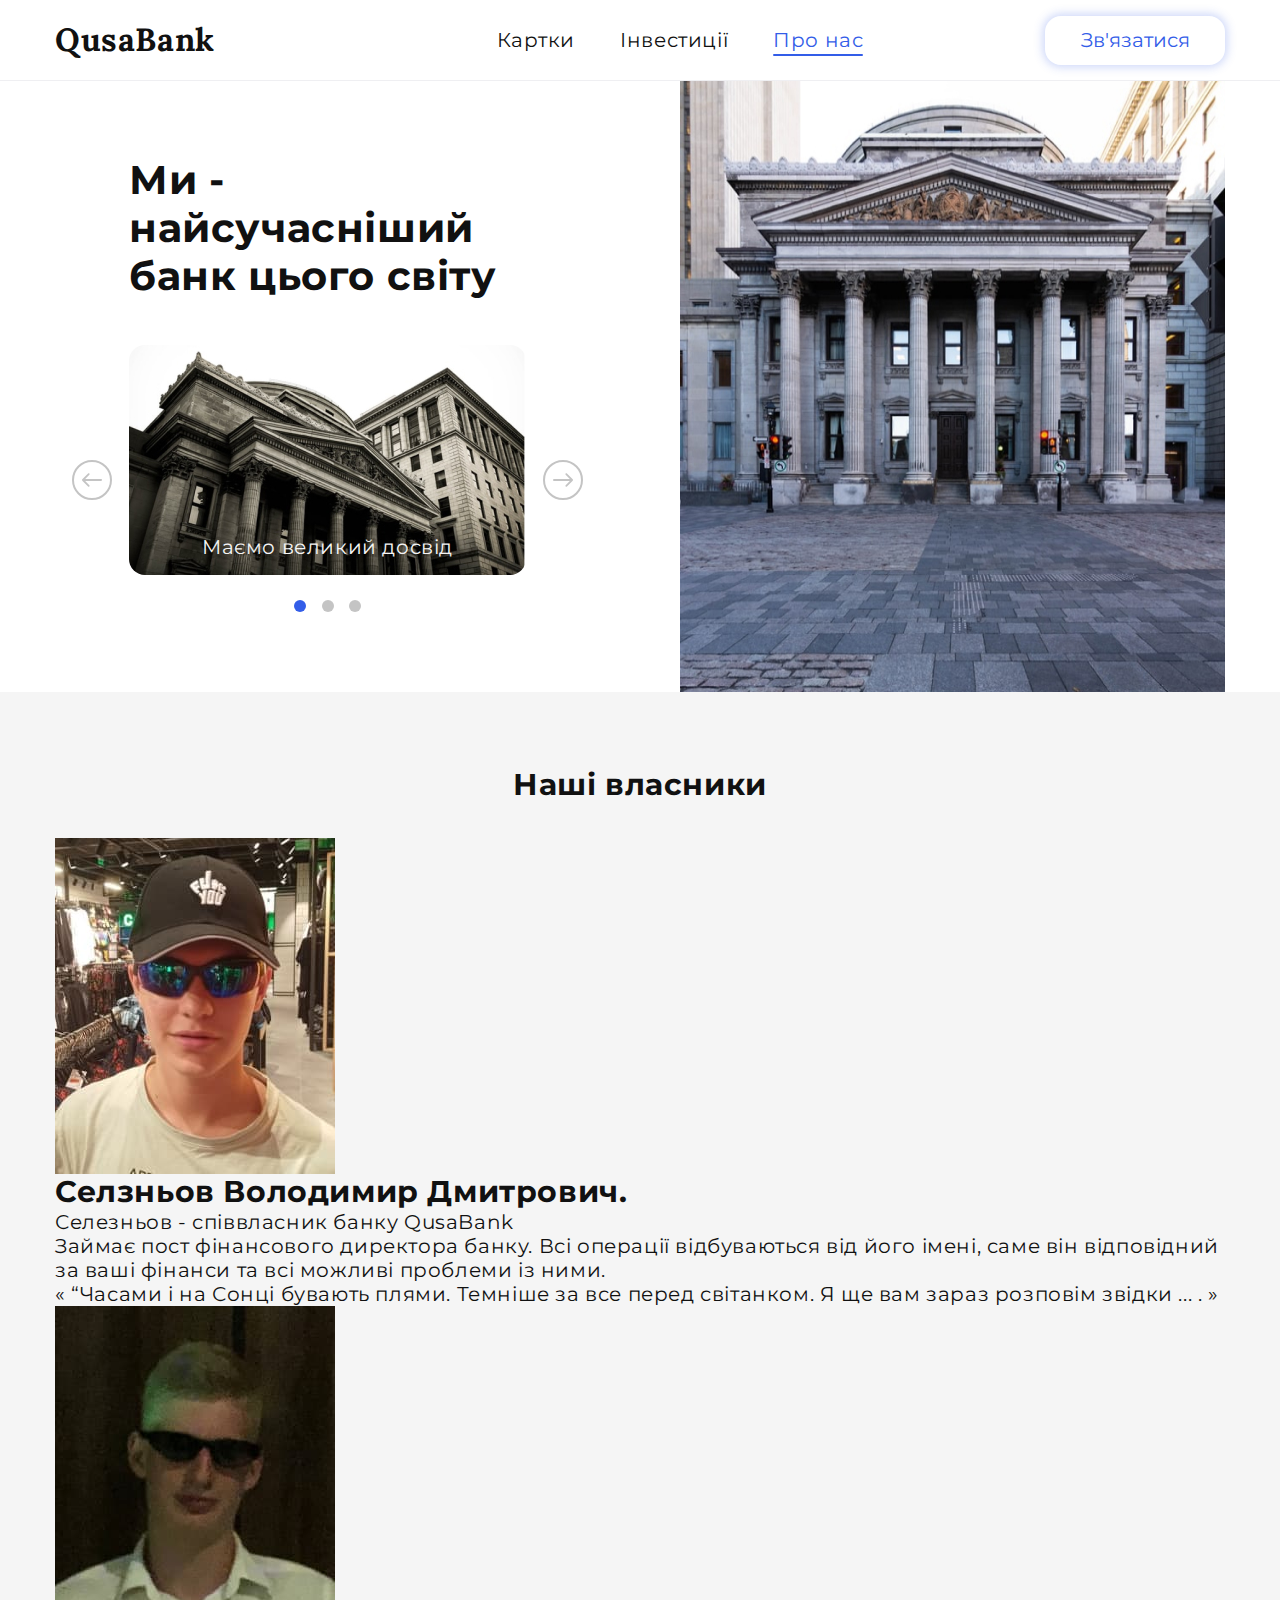
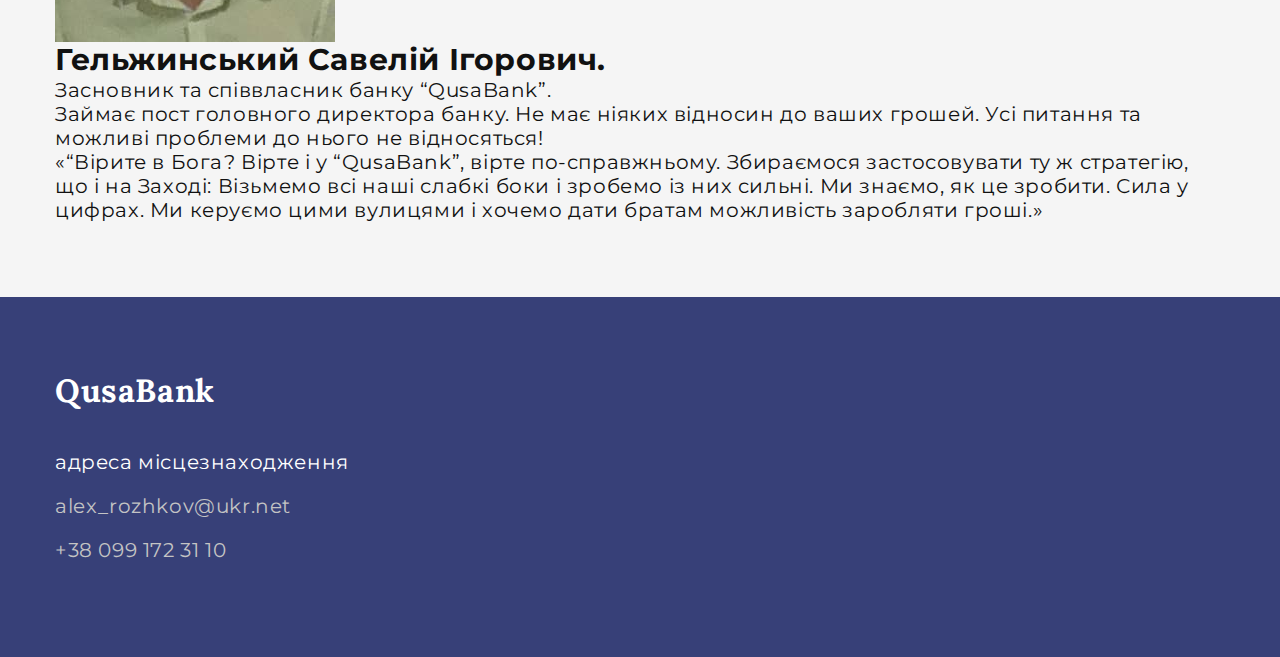
==== about.html @ 0bec82f6 "Доделан слайдер, начат раздел с командой" ====
<!DOCTYPE html>
<html lang="uk">
  <head>
    <meta charset="UTF-8" />
    <meta http-equiv="X-UA-Compatible" content="IE=edge" />
    <meta name="viewport" content="width=device-width, initial-scale=1.0" />
    <title>Про нас</title>
    <link rel="preconnect" href="https://fonts.googleapis.com" />
    <link rel="preconnect" href="https://fonts.gstatic.com" crossorigin />
    <link
      href="https://fonts.googleapis.com/css2?family=Lora:wght@700&family=Montserrat:ital,wght@0,400;0,500;0,700;1,400&display=swap"
      rel="stylesheet"
    />
    <link
      rel="stylesheet"
      href="https://cdnjs.cloudflare.com/ajax/libs/modern-normalize/1.1.0/modern-normalize.min.css"
    />
    <link rel="stylesheet" href="./styles/main.css" />
  </head>
  <body>
    <header class="header">
      <div class="header-container container">
        <a href="./index.html" lang="en" class="logo link">QusaBank</a>
        <nav>
          <ul class="nav-list list">
            <li class="nav-item">
              <a href="./cards.html" class="nav-link link">Картки</a>
            </li>
            <li class="nav-item">
              <a href="" class="nav-link link">Інвестиції</a>
            </li>
            <li class="nav-item">
              <a href="./about.html" class="active-nav-link nav-link link"
                >Про нас</a
              >
            </li>
          </ul>
        </nav>
        <button type="button" class="contact-button">Зв'язатися</button>
      </div>
    </header>
    <main>
      <section class="about">
        <div class="about-container container">
          <div class="slideshow-container">
            <h1 class="about-hero-title">
              Ми - найсучасніший банк цього світу
            </h1>
            <div class="about-slides">
              <div class="about-slide">
                <img src="./images/jpg,png/Rectangle 29.jpg" />
                <span class="about-slide-text">Маємо великий досвід</span>
              </div>
              <div class="about-slide">
                <img src="./images/jpg,png/Rectangle 26.jpg" />
                <span class="about-slide-text">Все у твоєму смартфоні</span>
              </div>
              <div class="about-slide">
                <img src="./images/jpg,png/Rectangle 28.jpg" />
                <span class="about-slide-text">Грощі у надійних руках</span>
              </div>
              <!-- Next and previous buttons -->
              <a class="prev link" onclick="plusSlides(-1)">
                <svg class="nav-slider-svg" width="20" height="20">
                  <use href="./images/sprite.svg#arrow-left"></use>
                </svg>
              </a>
              <a class="next link" onclick="plusSlides(1)">
                <svg class="nav-slider-svg" width="20px" height="20">
                  <use href="./images/sprite.svg#arrow-right"></use>
                </svg>
              </a>
            </div>
            <div class="about-nav-dots">
              <span class="about-nav-dot" onclick="currentSlide(1)"></span>
              <span class="about-nav-dot" onclick="currentSlide(2)"></span>
              <span class="about-nav-dot" onclick="currentSlide(3)"></span>
            </div>
          </div>
          <img
            class="about-hero"
            src="./images/jpg,png/Rectangle25.jpg"
            width="545"
            alt="фото банку"
          />
        </div>
      </section>
      <section class="owners">
        <div class="container">
          <h2 class="owners-title">Наші власники</h2>
          <ul class="list">
            <li>
              <img
                class="owner-photo"
                src="./images/jpg,png/seleznev.jpg"
                alt="Селезньов - співвласник банку QusaBank"
              />
              <h2>Селзньов Володимир Дмитрович.</h2>
              <p>Селезньов - співвласник банку QusaBank</p>
              <p>
                Займає пост фінансового директора банку. Всі операції
                відбуваються від його імені, саме він відповідний за ваші
                фінанси та всі можливі проблеми із ними.
              </p>
              <q>
                “Часами і на Сонці бувають плями. Темніше за все перед
                світанком. Я ще вам зараз розповім звідки ... .
              </q>
            </li>
            <li>
              <img
                class="owner-photo"
                src="./images/jpg,png/geljinskiy.jpg"
                alt="Гельжинський - співвласник банку QusaBank"
              />
              <h2>Гельжинський Савелій Ігорович.</h2>
              <p>Засновник та співвласник банку “QusaBank”.</p>
              <p>
                Займає пост головного директора банку. Не має ніяких відносин до
                ваших грошей. Усі питання та можливі проблеми до нього не
                відносяться!
              </p>
              <q
                >“Вірите в Бога? Вірте і у “QusaBank”, вірте по-справжньому.
                Збираємося застосовувати ту ж стратегію, що і на Заході:
                Візьмемо всі наші слабкі боки і зробемо із них сильні. Ми
                знаємо, як це зробити. Сила у цифрах. Ми керуємо цими вулицями і
                хочемо дати братам можливість заробляти гроші.</q
              >
            </li>
          </ul>
        </div>
      </section>
    </main>
    <footer class="footer">
      <div class="container">
        <a href="" lang="en" class="logo link">QusaBank</a>
        <address>
          <div class="footer-address-side">
            <a
              class="footer-address-link location link"
              href="https://goo.gl/maps/NCCSErjgZUdGbSYT9"
              rel="noopener noreferrer nofollow"
              target="_blank"
              >адреса місцезнаходження</a
            >
            <ul class="list">
              <li>
                <a
                  lang="en"
                  href="mailto:alex_rozhkov@ukr.net"
                  class="footer-address-link link"
                  >alex_rozhkov@ukr.net</a
                >
              </li>
              <li>
                <a href="tel:+380991723110" class="footer-address-link link"
                  >+38 099 172 31 10</a
                >
              </li>
            </ul>
          </div>
        </address>
      </div>
    </footer>
    <script src="./script.js"></script>
  </body>
</html>
---- styles/main.css ----
:root {
  --main-font: "Montserrat", sans-serif;
  --secondary-font: "Lora", serif;
  --primary-brand-color: #335de8;
  --secondary-brand-color: #374078;
  --complementary-brand-color: #fa4646;
  --main-light-color: #efeff2;
  --secondary-light-color: #c4c4c4;
  --tertiary-light-color: #f5f5f5;
  --white-color: #ffffff;
  --main-dark-color: #111111;
  --card-set-item: 4;
  --card-set-margin-pos: 30px;
  --card-set-margin-neg: -30px;
  --transition-main: 250ms linear;
}
html {
  box-sizing: border-box;
}
*,
*::before,
*::after {
  box-sizing: inherit;
}
body {
  font-family: var(--main-font);
  font-size: 20px;
  font-style: normal;
  font-weight: 400;
  color: var(--main-dark-color);
  line-height: 1.2;
  letter-spacing: 0.03em;
}
h1,
h2,
h3,
h4,
p {
  margin-top: 0;
  margin-bottom: 0;
}
ul,
ol {
  margin-top: 0;
  margin-bottom: 0;
  padding-left: 0;
}
img {
  display: block;
  max-width: 100%;
  height: auto;
}
a {
  display: block;
}
section {
  padding-top: 75px;
  padding-bottom: 75px;
}
.list {
  list-style: none;
}
.link {
  text-decoration: none;
  color: inherit;
}
.small-p {
  font-size: 16px;
  line-height: 1.25;
}
address {
  font-style: normal;
}
.container {
  width: 1200px;
  margin-left: auto;
  margin-right: auto;
  padding-left: 15px;
  padding-right: 15px;
}
.title {
  font-weight: 700;
  font-size: 30px;
}
.subtitle {
  font-weight: 700;
  font-size: inherit;
}
.logo {
  font-family: var(--secondary-font);
  font-weight: 700;
  font-size: 32px;
}
.visually-hidden {
  position: absolute;
  width: 1px;
  height: 1px;
  margin: -1px;
  padding: 0;
  overflow: hidden;
  bottom: 0;
  clip: rect(0 0 0 0);
}
.card-set {
  display: flex;
  flex-wrap: wrap;
  margin-left: var(--card-set-margin-neg);
  margin-top: var(--card-set-margin-neg);
}
.card-set-item {
  margin-left: var(--card-set-margin-pos);
  margin-top: var(--card-set-margin-pos);
  flex-basis: calc(100% / var(--card-set-item) - 30px);
}
/*загальні налаштування*/
.header {
  border-bottom: 1px solid var(--main-light-color);
}
.header-container {
  display: flex;
  align-items: center;
  justify-content: space-between;
}
.nav-list {
  display: flex;
  align-items: center;
  margin-left: 100px;
}
.nav-item:not(:last-child) {
  margin-right: 45px;
}
.nav-link {
  display: block;
  padding-top: 28px;
  padding-bottom: 28px;
  transition: color var(--transition-main);
}
.nav-link:focus-visible,
.nav-link:hover {
  color: var(--primary-brand-color);
}
.active-nav-link {
  color: var(--primary-brand-color);
  position: relative;
}
.active-nav-link::after {
  content: "";
  height: 2px;
  width: 100%;
  bottom: 24px;
  left: 0;
  background-color: #335de8;
  border-radius: 26px;
  position: absolute;
}
button.contact-button {
  min-width: 180px;
  padding: 13px 22px;
  color: var(--primary-brand-color);
  box-shadow: 0px 0px 10px 2px rgba(51, 93, 232, 0.25);
  border-radius: 16px;
  border-style: none;
  background-color: var(--white-color);
  cursor: pointer;
  transition: color var(--transition-main),
    background-color var(--transition-main);
}
button.contact-button:focus-visible,
button.contact-button:hover {
  color: var(--white-color);
  background-color: var(--primary-brand-color);
}
/*header*/
.hero {
  background-color: var(--tertiary-light-color);
  padding: 64px 0;
}
.hero-text-part {
  width: 445px;
  height: 282px;
}
.hero-svg-container {
  position: relative;
  width: 505px;
  height: 355px;
  margin-left: 107px;
}
.header-blop {
  margin-left: 55px;
  margin-top: auto;
  margin-bottom: auto;
}
.hero-svg {
  position: absolute;
  transition: transform var(--transition-main);
}
.hero-svg:focus-visible,
.hero-svg:hover {
  transform: scale(105%);
}
.hero-owners {
  position: absolute;
  top: 50%;
  transform: translateY(-50%);
  transition: transform var(--transition-main);
}
.hero1 {
  left: 8px;
}
.hero2 {
  right: 8px;
}
.hero-owners:focus-visible,
.hero-owners:hover {
  transform: scale(102%) translateY(-50%);
}
.hero-card {
  left: 130px;
  top: 50px;
}
.hero-id-card {
  left: 305px;
  top: 150px;
}
.hero-graphic {
  left: 140px;
  top: 210px;
}
.hero-container {
  display: flex;
  flex-direction: row;
}
.main-title {
  font-weight: 400;
  font-size: 30px;
  line-height: 1.27;
  margin-bottom: 80px;
}
.hero p {
  margin-right: 180px;
  margin-bottom: 30px;
}
.order-link {
  min-width: 180px;
  display: inline-block;
  text-align: center;
  color: var(--white-color);
  background-color: var(--primary-brand-color);
  padding: 13px 16px;
  border-radius: 16px;
  box-shadow: 0px 0px 10px 2px rgba(51, 93, 232, 0.25);
  transition: color var(--transition-main),
    background-color var(--transition-main);
}
.order-link:focus-visible,
.order-link:hover {
  background-color: var(--white-color);
  color: var(--primary-brand-color);
}
/*hero*/
.advantage-list {
  display: flex;
  flex-direction: row;
}
.advantage-item {
  width: 270px;
}
.advantage-pic {
  background-color: var(--main-light-color);
  margin-bottom: 23px;
  border-radius: 10px;
  display: flex;
  align-items: center;
  justify-content: center;
}
.advantage-subtitle {
  margin-bottom: 6px;
}
/*advantages*/
.investing-main {
  background-color: var(--secondary-brand-color);
  color: var(--tertiary-light-color);
  padding-bottom: 50px;
}
.investing-main-container {
  display: flex;
}
.investing-main-container img {
  margin-bottom: 50px;
}
.investing-main-text-side {
  margin-right: 40px;
}
.investing-main-title {
  font-weight: 400;
  margin-bottom: 40px;
}
.investing-main-graphic-side {
  min-width: 750px;
}
.investing-main-graphic {
  border-radius: 16px;
}
.join-investing {
  display: flex;
  flex-direction: row;
  align-items: center;
}
.join-investing > p {
  margin-right: 88px;
}
.join-investing-link {
  background-color: var(--complementary-brand-color);
  min-width: 190px;
  padding: 13px 16px;
  text-align: center;
  border-radius: 16px;
  transition: color var(--transition-main),
    background-color var(--transition-main);
}
.join-investing-link:focus-visible,
.join-investing-link:hover {
  color: var(--complementary-brand-color);
  background-color: var(--tertiary-light-color);
}
/*investing*/
.cards-main {
  --card-set-item: 3;
  --card-set-margin-pos: 15px;
  --card-set-margin-neg: -15px;
}
.cards-main-title {
  text-align: center;
  margin-bottom: 60px;
}
.card-wrapper {
  position: relative;
  margin-bottom: 30px;
  transition: transform var(--transition-main);
}
.card-p {
  position: absolute;
}
.card-b-name {
  font-family: var(--secondary-font);
  font-weight: 700;
  font-size: 16px;
  top: 14px;
  right: 13px;
}
.card-number {
  top: 100px;
  left: 35px;
  font-size: 16px;
}
.card-term {
  font-size: 12px;
  top: 136px;
  left: 196px;
}
.card-owner-name {
  font-size: 12px;
  top: 160px;
  left: 35px;
}
.cards-main-link {
  display: flex;
  flex-direction: column;
  align-items: center;
  width: 300px;
  width: 380px;
  height: 474px;
  border-radius: 22px;
  padding-top: 65px;
  padding-left: 40px;
  padding-right: 40px;
  transition: background-color var(--transition-main);
}
.n-card-main-color,
.child-card-main-color,
.infinity-card-main-color {
  color: var(--tertiary-light-color);
}
.average-card-main-color {
  color: var(--secondary-brand-color);
}
.n-card-secondary-color,
.child-card-secondary-color,
.infinity-card-secondary-color {
  color: var(--secondary-light-color);
}
.pink-card-secondary-color {
  color: var(--secondary-brand-color);
}
.cards-main-link:focus-visible,
.cards-main-link:hover {
  background-color: #f5f5f5;
}
.cards-main-link:focus-visible .card-wrapper,
.cards-main-link:hover .card-wrapper {
  transform: rotate(3deg);
}
.cards-main-name {
  margin-bottom: 20px;
  text-align: center;
}
/*cards-main*/
.about-main-container {
  display: flex;
}
.about-main-text-side {
  width: 410px;
  margin-right: 85px;
}
.main-owners-list {
  display: flex;
}
.about-main-title {
  margin-bottom: 23px;
}
.about-main-cite {
  display: block;
  quotes: none;
  font-style: italic;
  margin-bottom: 120px;
}
.join-us {
  margin-bottom: 22px;
}
.main-owner-item:not(:last-child) {
  margin-right: 115px;
}
.owner-gh-link {
  display: inline-block;
  width: 280px;
}
.main-owner-thumb {
  position: relative;
  overflow: hidden;
  margin-bottom: 24px;
  border-radius: 16px;
}
.main-owner-description {
  color: var(--white-color);
  background-color: rgba(51, 93, 232, 0.7);
  top: 0;
  padding: 84px 22px;
  position: absolute;
  overflow: auto;
  transform: translateY(100%);
  transition: transform var(--transition-main);
}
.owner-gh-link:focus-visible .main-owner-description,
.owner-gh-link:hover .main-owner-description {
  transform: translateY(0%);
}
.main-owner-name {
  text-align: center;
  transition: color var(--transition-main);
}
.owner-gh-link:focus-visible .main-owner-name,
.owner-gh-link:hover .main-owner-name {
  color: #335de8;
}
.main-owner-description > p:not(:last-child) {
  margin-bottom: 24px;
}
.owner-photo {
  background-color: var(--primary-brand-color);
}
/*about-main*/
.footer {
  color: var(--white-color);
  background-color: var(--secondary-brand-color);
  padding-top: 75px;
  padding-bottom: 75px;
}
.footer-address-side {
  display: inline-block;
}
.footer-address-side > .footer-address-link {
  color: var(--white-color);
}
.footer-address-link {
  color: var(--secondary-light-color);
  margin-bottom: 20px;
}
.footer-address-link {
  display: inline-block;
  transition: color var(--transition-main);
}
.footer-address-link:focus-visible,
.footer-address-link:hover {
  color: var(--complementary-brand-color);
}
.footer .logo {
  margin-bottom: 40px;
  display: inline-block;
}
/* footer */
.slideshow-container {
  width: 397px;
  margin-left: 74px;
  margin-top: auto;
  margin-bottom: auto;
}
.about-slides {
  position: relative;
  margin-bottom: 18px;
}
.about-slide {
  display: none;
}
.about-slide > img {
  border-radius: 16px;
}
.prev,
.next {
  position: absolute;
  top: 50%;
  transform: translateY(-50%);
  display: flex;
  justify-content: center;
  align-items: center;
  cursor: pointer;
  width: 40px;
  height: 40px;
  border-radius: 50%;
  border: 2px solid var(--secondary-light-color);
  transition: border-color var(--transition-main);
  user-select: none;
}
.prev {
  left: -17px;
  transform: translateX(-100%);
}
.next {
  right: -17px;
  transform: translateX(100%);
}
.nav-slider-svg,
.nav-slider-svg {
  fill: var(--secondary-light-color);
  transition: fill var(--transition-main);
}
.prev:hover > .nav-slider-svg,
.next:hover > .nav-slider-svg {
  fill: var(--primary-brand-color);
}
.prev:hover,
.next:hover {
  border-color: var(--primary-brand-color);
}
.about-slide-text {
  color: var(--tertiary-light-color);
  position: absolute;
  width: 100%;
  text-align: center;
  top: 190px;
}
.about-nav-dots {
  text-align: center;
}
.about-nav-dot {
  cursor: pointer;
  height: 12px;
  width: 12px;
  background-color: var(--secondary-light-color);
  border-radius: 50%;
  display: inline-block;
  transition: background-color var(--transition-main);
}
.about-nav-dot:not(:last-child) {
  margin-right: 10px;
}
.active,
.about-nav-dot:hover {
  background-color: var(--primary-brand-color);
}
.about-hero-title {
  margin-bottom: 45px;
}
.about-hero {
  margin-left: auto;
}
.about-container {
  display: flex;
}
.about-hero{
  margin-top: -75px;
  margin-bottom: -75px;
}
/* about */
.owners{
  background-color: var(--tertiary-light-color);
}
.owners-title{
  text-align: center;
  margin-bottom: 35px;
}

/* owners */
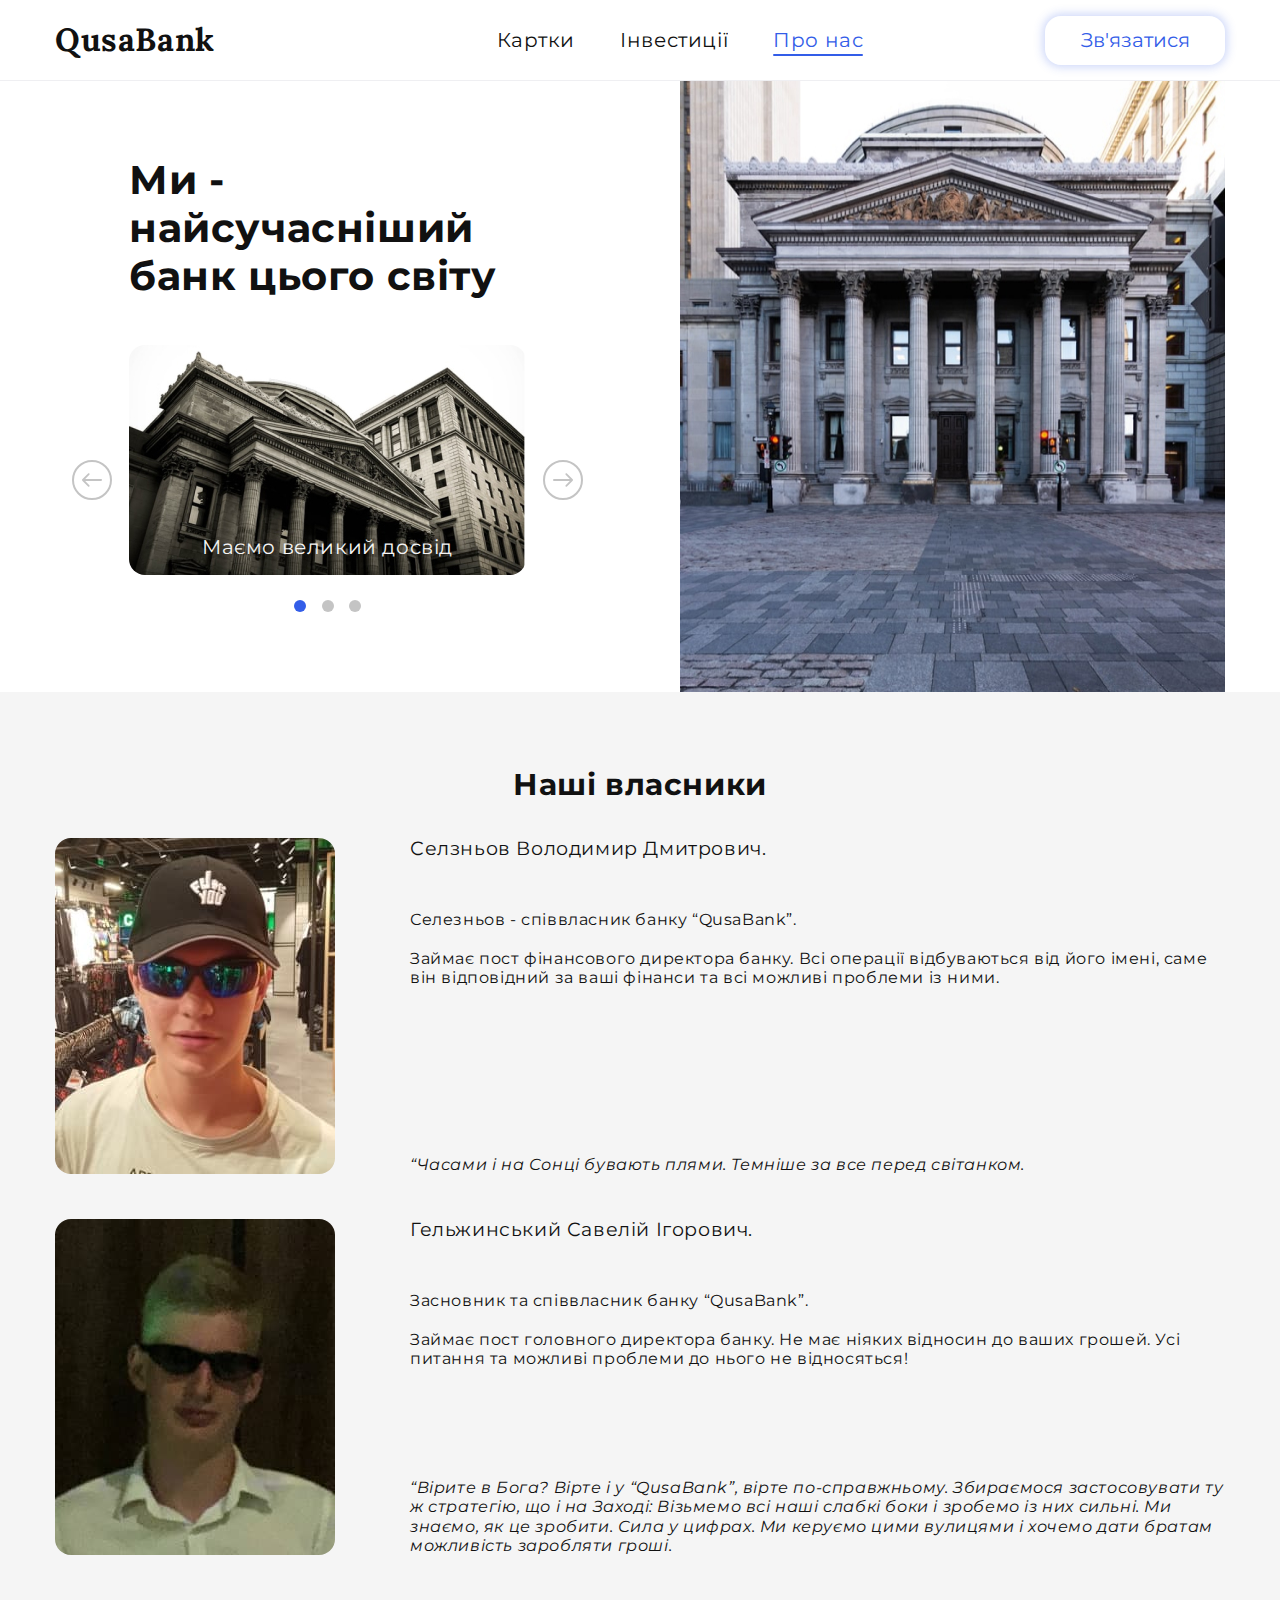
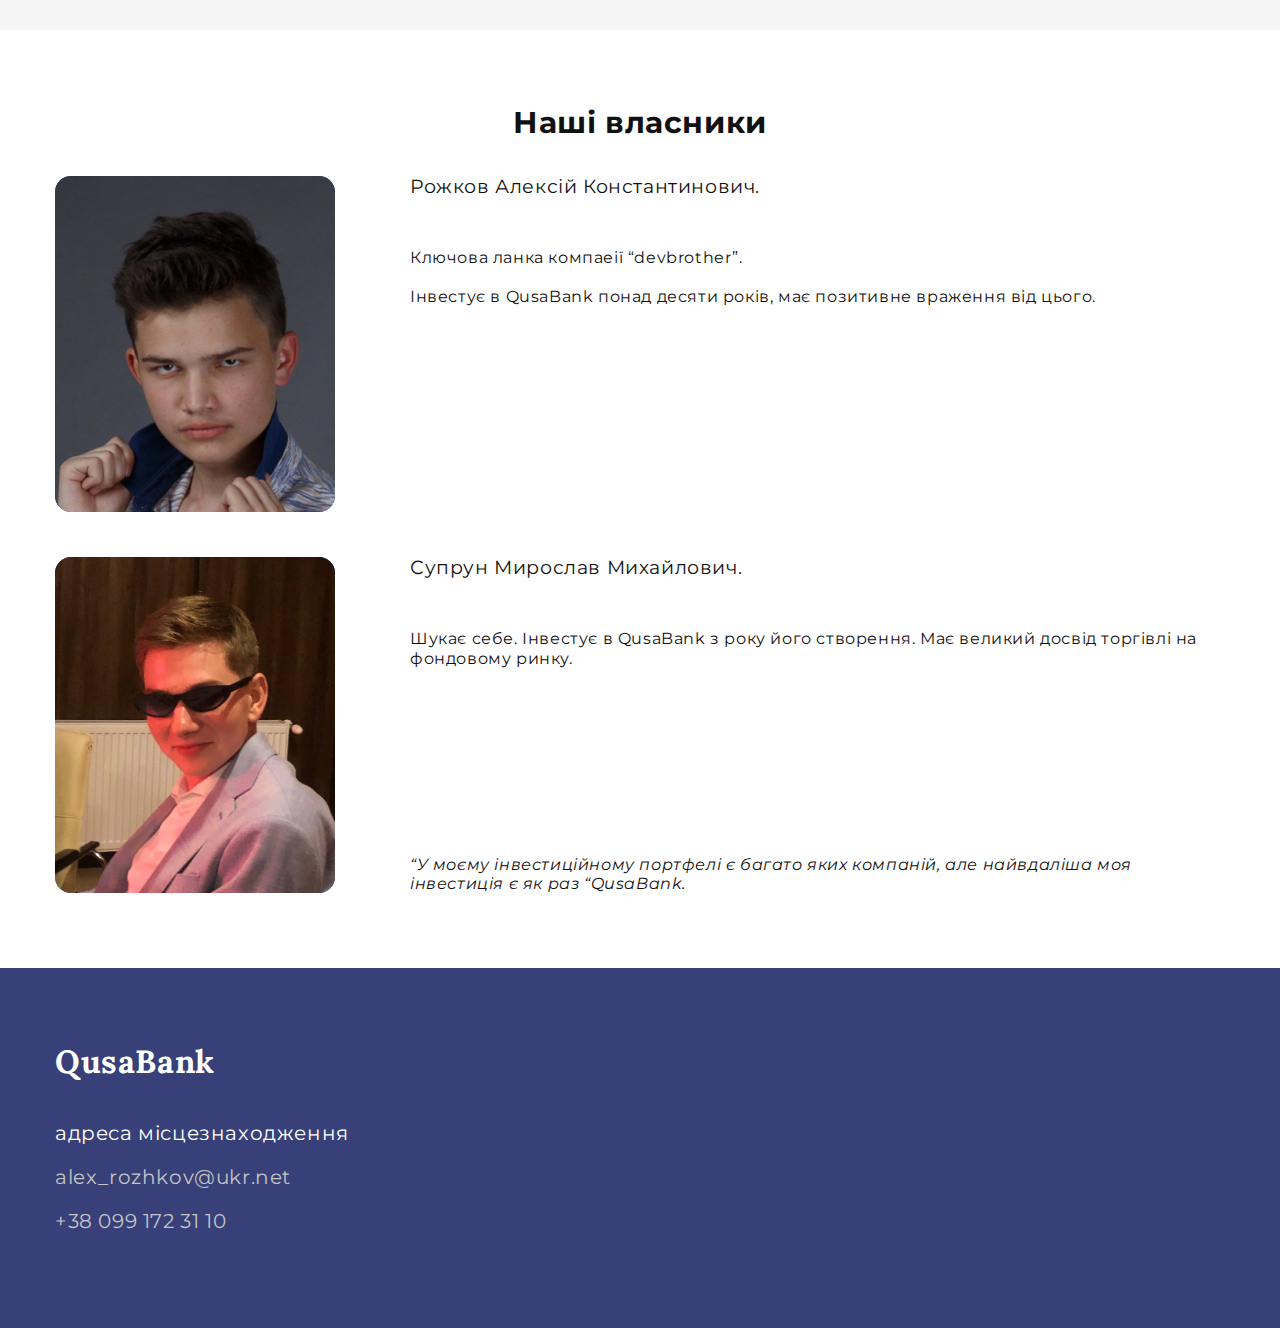
==== commit d44fa171: "Сделана вся прописанная работа" ====
--- a/about.html
+++ b/about.html
@@ -15,22 +15,29 @@
       rel="stylesheet"
       href="https://cdnjs.cloudflare.com/ajax/libs/modern-normalize/1.1.0/modern-normalize.min.css"
     />
-    <link rel="stylesheet" href="./styles/main.css" />
+    <link rel="stylesheet" href="./styles/style.css" />
+    <link rel="stylesheet" href="./css/main.min.css" />
   </head>
   <body>
     <header class="header">
-      <div class="header-container container">
+      <div class="header__container container">
         <a href="./index.html" lang="en" class="logo link">QusaBank</a>
         <nav>
-          <ul class="nav-list list">
-            <li class="nav-item">
-              <a href="./cards.html" class="nav-link link">Картки</a>
-            </li>
-            <li class="nav-item">
-              <a href="" class="nav-link link">Інвестиції</a>
-            </li>
-            <li class="nav-item">
-              <a href="./about.html" class="active-nav-link nav-link link"
+          <ul class="menu list">
+            <li class="menu__item">
+              <a href="./cards.html" class="menu__link_inactive menu__link link"
+                >Картки</a
+              >
+            </li>
+            <li class="menu__item">
+              <a
+                href="./investing.html"
+                class="menu__link_inactive menu__link link"
+                >Інвестиції</a
+              >
+            </li>
+            <li class="menu__item">
+              <a href="./about.html" class="menu__link_active menu__link link"
                 >Про нас</a
               >
             </li>
@@ -41,24 +48,31 @@
     </header>
     <main>
       <section class="about">
-        <div class="about-container container">
-          <div class="slideshow-container">
-            <h1 class="about-hero-title">
-              Ми - найсучасніший банк цього світу
-            </h1>
-            <div class="about-slides">
-              <div class="about-slide">
-                <img src="./images/jpg,png/Rectangle 29.jpg" />
-                <span class="about-slide-text">Маємо великий досвід</span>
-              </div>
-              <div class="about-slide">
-                <img src="./images/jpg,png/Rectangle 26.jpg" />
-                <span class="about-slide-text">Все у твоєму смартфоні</span>
-              </div>
-              <div class="about-slide">
-                <img src="./images/jpg,png/Rectangle 28.jpg" />
-                <span class="about-slide-text">Грощі у надійних руках</span>
-              </div>
+        <div class="about__container container">
+          <div class="slider">
+            <h1 class="about__title">Ми - найсучасніший банк цього світу</h1>
+            <ul class="slides list">
+              <li class="slides__item">
+                <img
+                  class="slides__img"
+                  src="./images/jpg,png/Rectangle 29.jpg"
+                />
+                <span class="slides__text">Маємо великий досвід</span>
+              </li>
+              <li class="slides__item">
+                <img
+                  class="slides__img"
+                  src="./images/jpg,png/Rectangle 26.jpg"
+                />
+                <span class="slides__text">Все у твоєму смартфоні</span>
+              </li>
+              <li class="slides__item">
+                <img
+                  class="slides__img"
+                  src="./images/jpg,png/Rectangle 28.jpg"
+                />
+                <span class="slides__text">Грощі у надійних руках</span>
+              </li>
               <!-- Next and previous buttons -->
               <a class="prev link" onclick="plusSlides(-1)">
                 <svg class="nav-slider-svg" width="20" height="20">
@@ -70,12 +84,12 @@
                   <use href="./images/sprite.svg#arrow-right"></use>
                 </svg>
               </a>
-            </div>
-            <div class="about-nav-dots">
-              <span class="about-nav-dot" onclick="currentSlide(1)"></span>
-              <span class="about-nav-dot" onclick="currentSlide(2)"></span>
-              <span class="about-nav-dot" onclick="currentSlide(3)"></span>
-            </div>
+            </ul>
+            <ul class="slider-nav list">
+              <li class="slider-nav__item" onclick="currentSlide(1)"></li>
+              <li class="slider-nav__item" onclick="currentSlide(2)"></li>
+              <li class="slider-nav__item" onclick="currentSlide(3)"></li>
+            </ul>
           </div>
           <img
             class="about-hero"
@@ -89,44 +103,105 @@
         <div class="container">
           <h2 class="owners-title">Наші власники</h2>
           <ul class="list">
-            <li>
-              <img
-                class="owner-photo"
-                src="./images/jpg,png/seleznev.jpg"
-                alt="Селезньов - співвласник банку QusaBank"
-              />
-              <h2>Селзньов Володимир Дмитрович.</h2>
-              <p>Селезньов - співвласник банку QusaBank</p>
-              <p>
-                Займає пост фінансового директора банку. Всі операції
-                відбуваються від його імені, саме він відповідний за ваші
-                фінанси та всі можливі проблеми із ними.
-              </p>
-              <q>
-                “Часами і на Сонці бувають плями. Темніше за все перед
-                світанком. Я ще вам зараз розповім звідки ... .
-              </q>
-            </li>
-            <li>
-              <img
-                class="owner-photo"
-                src="./images/jpg,png/geljinskiy.jpg"
-                alt="Гельжинський - співвласник банку QusaBank"
-              />
-              <h2>Гельжинський Савелій Ігорович.</h2>
-              <p>Засновник та співвласник банку “QusaBank”.</p>
-              <p>
-                Займає пост головного директора банку. Не має ніяких відносин до
-                ваших грошей. Усі питання та можливі проблеми до нього не
-                відносяться!
-              </p>
-              <q
-                >“Вірите в Бога? Вірте і у “QusaBank”, вірте по-справжньому.
-                Збираємося застосовувати ту ж стратегію, що і на Заході:
-                Візьмемо всі наші слабкі боки і зробемо із них сильні. Ми
-                знаємо, як це зробити. Сила у цифрах. Ми керуємо цими вулицями і
-                хочемо дати братам можливість заробляти гроші.</q
-              >
+            <li class="staff__item">
+              <article class="staff-container">
+                <img
+                  class="staff__photo"
+                  src="./images/jpg,png/seleznev.jpg"
+                  alt="Селезньов - співвласник банку QusaBank"
+                />
+                <div class="staff__text">
+                  <div class="staff__text_top">
+                    <h3 class="staff__name">Селзньов Володимир Дмитрович.</h3>
+                    <p>
+                      Селезньов - співвласник банку “QusaBank”.<br /><br />
+                      Займає пост фінансового директора банку. Всі операції
+                      відбуваються від його імені, саме він відповідний за ваші
+                      фінанси та всі можливі проблеми із ними.
+                    </p>
+                  </div>
+                  <q class="staff__comment">
+                    “Часами і на Сонці бувають плями. Темніше за все перед
+                    світанком.
+                  </q>
+                </div>
+              </article>
+            </li>
+            <li class="staff__item">
+              <article class="staff-container">
+                <img
+                  class="staff__photo"
+                  src="./images/jpg,png/geljinskiy.jpg"
+                  alt="Гельжинський - співвласник банку QusaBank"
+                />
+                <div class="staff__text">
+                  <div class="staff__text_top">
+                    <h3 class="staff__name">Гельжинський Савелій Ігорович.</h3>
+                    <p>
+                      Засновник та співвласник банку “QusaBank”.<br /><br />
+                      Займає пост головного директора банку. Не має ніяких
+                      відносин до ваших грошей. Усі питання та можливі проблеми
+                      до нього не відносяться!
+                    </p>
+                  </div>
+                  <q class="staff__comment">
+                    “Вірите в Бога? Вірте і у “QusaBank”, вірте по-справжньому.
+                    Збираємося застосовувати ту ж стратегію, що і на Заході:
+                    Візьмемо всі наші слабкі боки і зробемо із них сильні. Ми
+                    знаємо, як це зробити. Сила у цифрах. Ми керуємо цими
+                    вулицями і хочемо дати братам можливість заробляти гроші.
+                  </q>
+                </div>
+              </article>
+            </li>
+          </ul>
+        </div>
+      </section>
+      <section class="investors">
+        <div class="container">
+          <h2 class="owners-title">Наші власники</h2>
+          <ul class="list">
+            <li class="staff__item">
+              <article class="staff-container">
+                <img
+                  class="staff__photo"
+                  src="./images/jpg,png/rozhkov.jpg"
+                  alt="Гельжинський - співвласник банку QusaBank"
+                />
+                <div class="staff__text">
+                  <div class="staff__text_top">
+                    <h3 class="staff__name">Рожков Алексій Константинович.</h3>
+                    <p>
+                      Ключова ланка компаеії “devbrother”. <br /><br />Інвестує
+                      в QusaBank понад десяти років, має позитивне враження від
+                      цього.
+                    </p>
+                  </div>
+                  <q class="staff__comment"> </q>
+                </div>
+              </article>
+            </li>
+            <li class="staff__item">
+              <article class="staff-container">
+                <img
+                  class="staff__photo"
+                  src="./images/jpg,png/suprun.jpg"
+                  alt="Селезньов - співвласник банку QusaBank"
+                />
+                <div class="staff__text">
+                  <div class="staff__text_top">
+                    <h3 class="staff__name">Супрун Мирослав Михайлович.</h3>
+                    <p>
+                      Шукає себе. Інвестує в QusaBank з року його створення. Має
+                      великий досвід торгівлі на фондовому ринку.
+                    </p>
+                  </div>
+                  <q class="staff__comment">
+                    “У моєму інвестиційному портфелі є багато яких компаній, але
+                    найвдаліша моя інвестиція є як раз “QusaBank.
+                  </q>
+                </div>
+              </article>
             </li>
           </ul>
         </div>
@@ -134,11 +209,11 @@
     </main>
     <footer class="footer">
       <div class="container">
-        <a href="" lang="en" class="logo link">QusaBank</a>
+        <a href="" lang="en" class="logo_footer logo link">QusaBank</a>
         <address>
-          <div class="footer-address-side">
+          <div class="footer__address">
             <a
-              class="footer-address-link location link"
+              class="footer__link_opaque footer__link link"
               href="https://goo.gl/maps/NCCSErjgZUdGbSYT9"
               rel="noopener noreferrer nofollow"
               target="_blank"
@@ -149,12 +224,12 @@
                 <a
                   lang="en"
                   href="mailto:alex_rozhkov@ukr.net"
-                  class="footer-address-link link"
+                  class="footer__link link"
                   >alex_rozhkov@ukr.net</a
                 >
               </li>
               <li>
-                <a href="tel:+380991723110" class="footer-address-link link"
+                <a href="tel:+380991723110" class="footer__link link"
                   >+38 099 172 31 10</a
                 >
               </li>
--- a/css/main.min.css
+++ b/css/main.min.css
@@ -0,0 +1,2 @@
+:root{--main-font: "Montserrat", sans-serif;--secondary-font: "Lora", serif;--primary-brand-color: #335de8;--secondary-brand-color: #374078;--complementary-brand-color: #fa4646;--main-light-color: #efeff2;--secondary-light-color: #c4c4c4;--tertiary-light-color: #f5f5f5;--white-color: #ffffff;--main-dark-color: #111111;--card-set__item: 4;--card-set-margin-pos: 30px;--card-set-margin-neg: -30px;--transition-main: 250ms linear}.visually-hidden{position:absolute;width:1px;height:1px;margin:-1px;padding:0;overflow:hidden;bottom:0;clip:rect(0 0 0 0)}html{box-sizing:border-box}*,*::before,*::after{box-sizing:inherit}body{font-family:var(--main-font);font-size:20px;font-style:normal;font-weight:400;color:var(--main-dark-color);line-height:1.2;letter-spacing:0.03em}h1,h2,h3,h4,p{margin-top:0;margin-bottom:0}ul,ol{margin-top:0;margin-bottom:0;padding-left:0}img{display:block;max-width:100%;height:auto}a{display:block}.list{list-style:none}.link{text-decoration:none;color:inherit}address{font-style:normal}q{quotes:none;font-style:italic}.container{width:1200px;margin-left:auto;margin-right:auto;padding-left:15px;padding-right:15px}.logo{font-family:var(--secondary-font);font-weight:700;font-size:32px}section{padding-top:75px;padding-bottom:75px}.p_small{font-size:16px;line-height:1.25}.title{font-weight:700;font-size:30px}.subtitle{font-weight:700;font-size:inherit}.main-title{font-weight:400;font-size:30px;line-height:1.27;margin-bottom:80px}.card-set{display:flex;flex-wrap:wrap;margin-left:var(--card-set-margin-neg);margin-top:var(--card-set-margin-neg)}.card-set__item{margin-left:var(--card-set-margin-pos);margin-top:var(--card-set-margin-pos);flex-basis:calc(100% / var(--card-set__item) - 30px)}.contact-button{min-width:180px;padding:13px 22px;color:var(--primary-brand-color);box-shadow:0px 0px 10px 2px rgba(51,93,232,0.25);border-radius:16px;border-style:none;background-color:var(--white-color);cursor:pointer;transition:color var(--transition-main),background-color var(--transition-main)}.contact-button:focus-visible,.contact-button:hover{color:var(--white-color);background-color:var(--primary-brand-color)}.order__link{min-width:180px;display:inline-block;text-align:center;color:var(--white-color);background-color:var(--primary-brand-color);padding:13px 16px;border-radius:16px;box-shadow:0px 0px 10px 2px rgba(51,93,232,0.25);transition:color var(--transition-main),background-color var(--transition-main)}.order__link:focus-visible,.order__link:hover{background-color:var(--white-color);color:var(--primary-brand-color)}.slider{width:397px;margin-left:74px;margin-top:auto;margin-bottom:auto}.slides{position:relative;margin-bottom:18px}.slides__item{display:none}.slides__img{border-radius:16px}.prev,.next{position:absolute;top:50%;transform:translateY(-50%);display:flex;justify-content:center;align-items:center;cursor:pointer;width:40px;height:40px;border-radius:50%;border:2px solid var(--secondary-light-color);transition:border-color var(--transition-main);user-select:none}.prev{left:-17px;transform:translateX(-100%)}.next{right:-17px;transform:translateX(100%)}.nav-slider-svg,.nav-slider-svg{fill:var(--secondary-light-color);transition:fill var(--transition-main)}.prev:hover>.nav-slider-svg,.next:hover>.nav-slider-svg{fill:var(--primary-brand-color)}.prev:hover,.next:hover{border-color:var(--primary-brand-color)}.slides__text{color:var(--tertiary-light-color);position:absolute;width:100%;text-align:center;top:190px}.slider-nav{text-align:center}.slider-nav__item{cursor:pointer;height:12px;width:12px;background-color:var(--secondary-light-color);border-radius:50%;display:inline-block;transition:background-color var(--transition-main)}.slider-nav__item:not(:last-child){margin-right:10px}.active,.slider-nav__item:hover{background-color:var(--primary-brand-color)}.header{border-bottom:1px solid var(--main-light-color)}.header__container{display:flex;align-items:center;justify-content:space-between}.menu{display:flex;align-items:center;margin-left:100px}.menu__item{overflow:hidden}.menu__item:not(:last-child){margin-right:45px}.menu__link{position:relative;display:block;padding-top:28px;padding-bottom:28px;transition:color var(--transition-main)}.menu__link:focus-visible,.menu__link:hover{color:var(--primary-brand-color)}.menu__link_inactive::after{content:"";height:2px;width:100%;bottom:-2px;left:0;background-color:#335de8;border-radius:26px;position:absolute}.menu__link:hover.menu__link_inactive::after,.menu__link:focus-visible.menu__link_inactive::after{transition:transform var(--transition-main);transform:translateY(-26px)}.menu__link_active{color:var(--primary-brand-color);position:relative}.menu__link_active::after{content:"";height:2px;width:100%;bottom:24px;left:0;background-color:#335de8;border-radius:26px;position:absolute}.hero{background-color:var(--tertiary-light-color);padding:64px 0}.hero__text{width:445px;height:282px}.hero__container_svg{position:relative;width:505px;height:355px;margin-left:107px}.hero__svg_blop{margin-left:55px;margin-top:auto;margin-bottom:auto}.hero__svg{position:absolute;transition:transform var(--transition-main)}.hero__svg:focus-visible,.hero__svg:hover{transform:scale(105%)}.hero__svg_owners{position:absolute;top:50%;transform:translateY(-50%);transition:transform var(--transition-main)}.hero1{left:8px}.hero2{right:8px}.hero__svg_owners:focus-visible,.hero__svg_owners:hover{transform:scale(102%) translateY(-50%)}.hero__svg_card{left:130px;top:50px}.hero__svg_id-card{left:305px;top:150px}.hero__svg_graphic{left:140px;top:210px}.hero__container{display:flex;flex-direction:row}.hero__text_order{margin-right:180px;margin-bottom:30px}.advantages__list{display:flex;flex-direction:row}.advantages__item{width:270px}.advantages__img{background-color:var(--main-light-color);margin-bottom:23px;border-radius:10px;display:flex;align-items:center;justify-content:center}.advantages__subtitle{margin-bottom:6px}.investing_main{background-color:var(--secondary-brand-color);color:var(--tertiary-light-color);padding-bottom:50px}.investing__container_main{display:flex}.graphic__img_main{margin-bottom:50px}.investing__text_main{margin-right:40px}.investing__title_main{font-weight:400;margin-bottom:40px}.investing__graphic_main{min-width:750px}.graphic__img_main{border-radius:16px}.investing_join{display:flex;flex-direction:row;align-items:center;justify-content:end}.investing__text_join{margin-right:88px}.investing__link_join{background-color:var(--complementary-brand-color);min-width:190px;padding:13px 16px;text-align:center;border-radius:16px;transition:color var(--transition-main),background-color var(--transition-main)}.investing__link_join:focus-visible,.investing__link_join:hover{color:var(--complementary-brand-color);background-color:var(--tertiary-light-color)}.cards{--card-set__item: 3;--card-set-margin-pos: 15px;--card-set-margin-neg: -15px}.cards__title_main{text-align:center;margin-bottom:60px}.card{position:relative;margin-bottom:30px;transition:transform var(--transition-main)}.card-p{position:absolute}.card-b-name{font-family:var(--secondary-font);font-weight:700;font-size:16px;top:14px;right:13px}.card-number{top:100px;left:35px;font-size:16px}.card-term{font-size:12px;top:136px;left:196px}.card-owner-name{font-size:12px;top:160px;left:35px}.cards__link{display:flex;flex-direction:column;align-items:center;width:300px;width:380px;height:474px;border-radius:22px;padding-top:65px;padding-left:40px;padding-right:40px;transition:background-color var(--transition-main)}.n-card-main-color,.child-card-main-color,.infinity-card-main-color{color:var(--tertiary-light-color)}.average-card-main-color{color:var(--secondary-brand-color)}.n-card-secondary-color,.child-card-secondary-color,.infinity-card-secondary-color{color:var(--secondary-light-color)}.pink-card-secondary-color{color:var(--secondary-brand-color)}.cards__link:focus-visible,.cards__link:hover{background-color:#f5f5f5}.cards__link:focus-visible .card,.cards__link:hover .card{transform:rotate(3deg)}.cards-main-name{margin-bottom:20px;text-align:center}.about__container_main{display:flex}.about__text_main{width:410px;margin-right:85px}.owners__list_main{display:flex}.about__title_main{margin-bottom:23px}.about__cite_main{display:block;margin-bottom:120px}.about__text_join{margin-bottom:22px}.owners__item_main:not(:last-child){margin-right:115px}.owners__link_gh{display:inline-block;width:280px}.staff_main{position:relative;overflow:hidden;margin-bottom:24px;border-radius:16px}.staff__photo_main{background-color:var(--primary-brand-color)}.owners__description{color:var(--white-color);background-color:rgba(51,93,232,0.7);top:0;padding:84px 22px;position:absolute;overflow:auto;transform:translateY(100%);transition:transform var(--transition-main)}.owners__link_gh:focus-visible .owners__description,.owners__link_gh:hover .owners__description{transform:translateY(0%)}.owners__name_main{text-align:center;transition:color var(--transition-main)}.owners__link_gh:focus-visible .owners__name_main,.owners__link_gh:hover .owners__name_main{color:#335de8}.owners__description_part:not(:last-child){margin-bottom:24px}.about__title{margin-bottom:45px}.about-hero{margin-left:auto}.about__container{display:flex}.about-hero{margin-top:-75px;margin-bottom:-75px}.staff__item:not(:last-child){margin-bottom:45px}.staff-container{display:flex}.staff__photo{background-color:var(--primary-brand-color);border-radius:16px;margin-right:75px}.staff__text{display:flex;flex-direction:column;justify-content:space-between;font-size:16px}.staff__name{font-weight:400;margin-bottom:50px}.owners{background-color:var(--tertiary-light-color)}.owners-title{text-align:center;margin-bottom:35px}.footer{color:var(--white-color);background-color:var(--secondary-brand-color);padding-top:75px;padding-bottom:75px}.footer__address{display:inline-block}.footer__link{color:var(--secondary-light-color);margin-bottom:20px;display:inline-block;transition:color var(--transition-main)}.footer__link_opaque{color:var(--white-color)}.footer__link:focus-visible,.footer__link:hover{color:var(--complementary-brand-color)}.logo_footer{margin-bottom:40px;display:inline-block}
+/*# sourceMappingURL=main.min.css.map */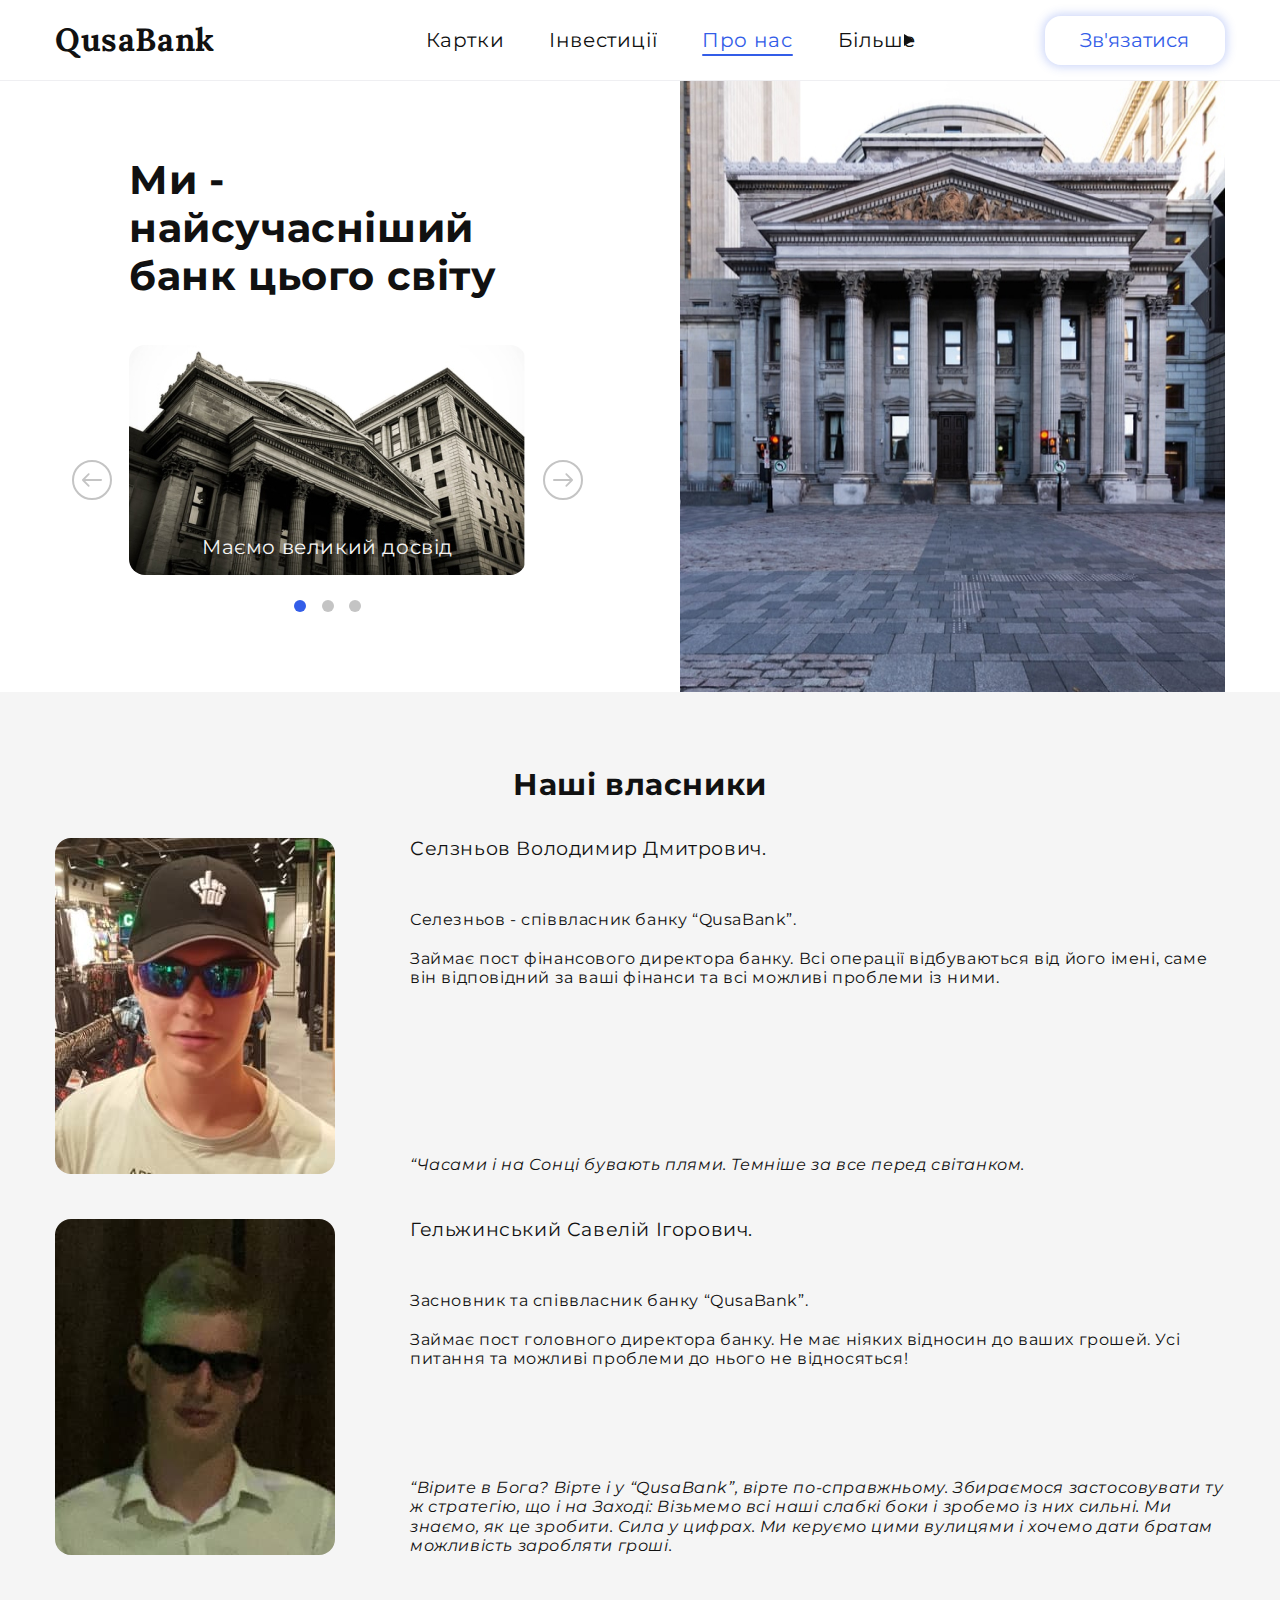
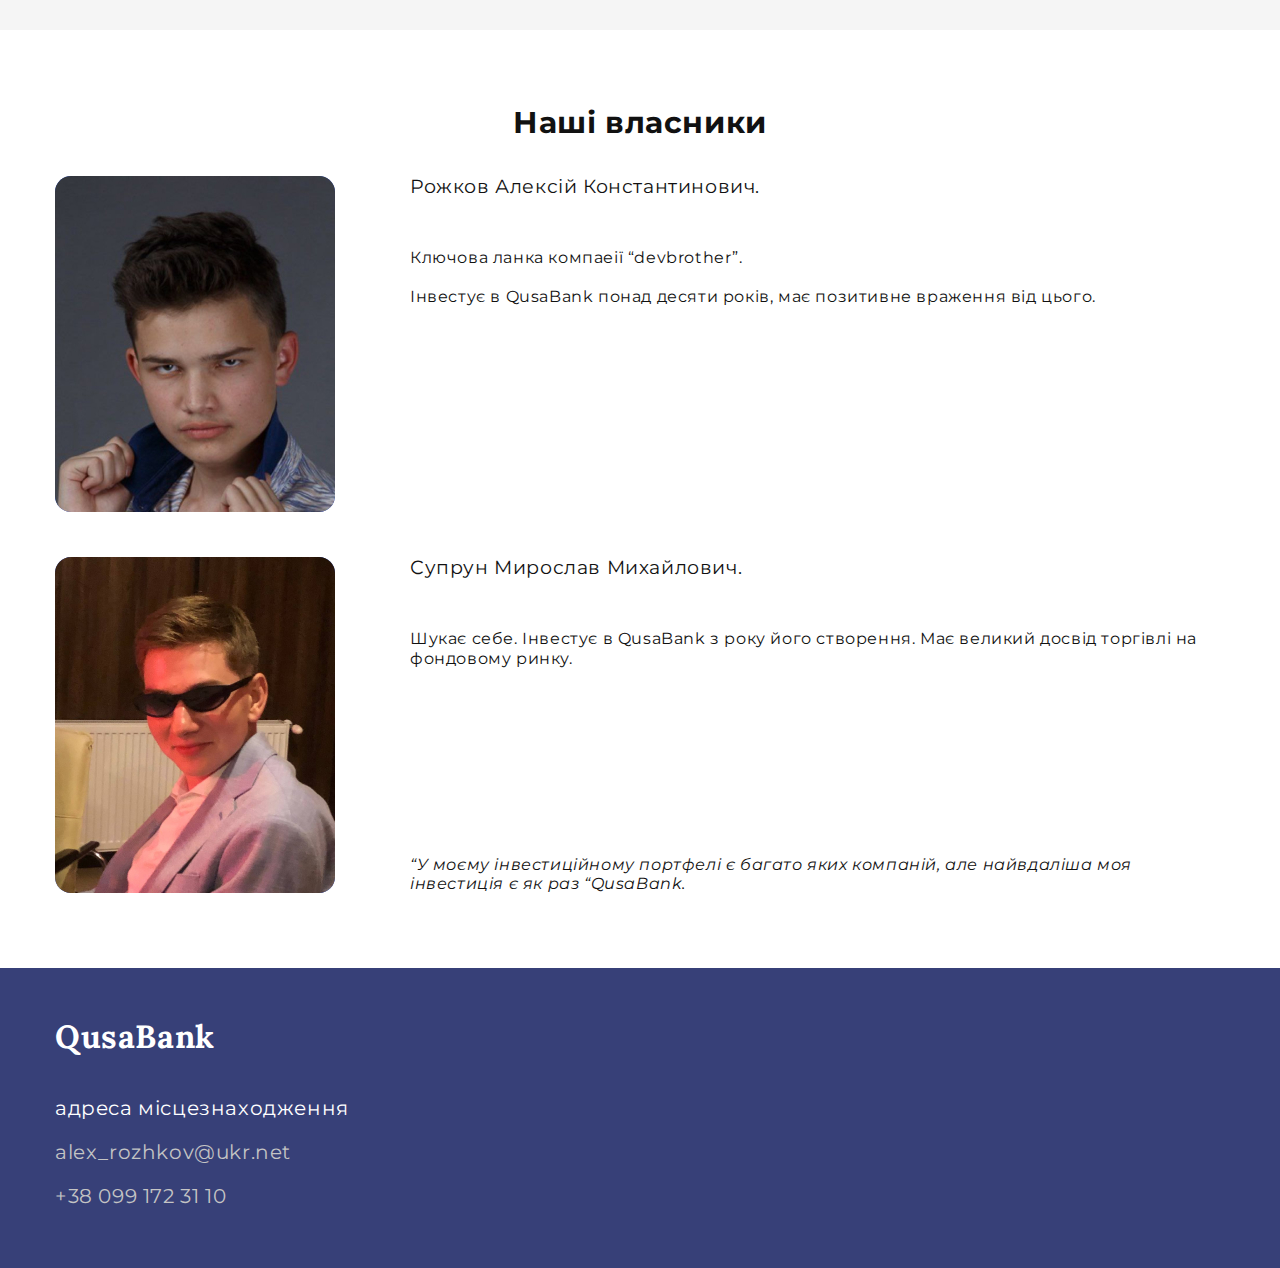
==== commit 8b02522b: "Дополнен код." ====
--- a/about.html
+++ b/about.html
@@ -41,6 +41,45 @@
                 >Про нас</a
               >
             </li>
+            <li class="menu__item_more menu__item">
+              <a href="" class="menu__link_more menu__link link"
+                >Більше
+                <svg class="menu__svg_more" width="12" height="12">
+                  <polygon points="0,0 10,6 0,12" /></svg
+              ></a>
+              <aside class="is-hidden menu_min">
+                <ul class="list">
+                  <li>
+                    <a
+                      href="./investing.html"
+                      class="menu__link_min menu__link link"
+                      >Розділ 1</a
+                    >
+                  </li>
+                  <li>
+                    <a
+                      href="./investing.html"
+                      class="menu__link_min menu__link link"
+                      >Розділ 2</a
+                    >
+                  </li>
+                  <li>
+                    <a
+                      href="./investing.html"
+                      class="menu__link_min menu__link link"
+                      >Розділ 3</a
+                    >
+                  </li>
+                  <li>
+                    <a
+                      href="./investing.html"
+                      class="menu__link_min menu__link link"
+                      >Розділ 4</a
+                    >
+                  </li>
+                </ul>
+              </aside>
+            </li>
           </ul>
         </nav>
         <button type="button" class="contact-button">Зв'язатися</button>
@@ -238,6 +277,6 @@
         </address>
       </div>
     </footer>
-    <script src="./script.js"></script>
+    <script src="./js/slider.js"></script>
   </body>
 </html>
--- a/css/main.min.css
+++ b/css/main.min.css
@@ -1,2 +1,2 @@
-:root{--main-font: "Montserrat", sans-serif;--secondary-font: "Lora", serif;--primary-brand-color: #335de8;--secondary-brand-color: #374078;--complementary-brand-color: #fa4646;--main-light-color: #efeff2;--secondary-light-color: #c4c4c4;--tertiary-light-color: #f5f5f5;--white-color: #ffffff;--main-dark-color: #111111;--card-set__item: 4;--card-set-margin-pos: 30px;--card-set-margin-neg: -30px;--transition-main: 250ms linear}.visually-hidden{position:absolute;width:1px;height:1px;margin:-1px;padding:0;overflow:hidden;bottom:0;clip:rect(0 0 0 0)}html{box-sizing:border-box}*,*::before,*::after{box-sizing:inherit}body{font-family:var(--main-font);font-size:20px;font-style:normal;font-weight:400;color:var(--main-dark-color);line-height:1.2;letter-spacing:0.03em}h1,h2,h3,h4,p{margin-top:0;margin-bottom:0}ul,ol{margin-top:0;margin-bottom:0;padding-left:0}img{display:block;max-width:100%;height:auto}a{display:block}.list{list-style:none}.link{text-decoration:none;color:inherit}address{font-style:normal}q{quotes:none;font-style:italic}.container{width:1200px;margin-left:auto;margin-right:auto;padding-left:15px;padding-right:15px}.logo{font-family:var(--secondary-font);font-weight:700;font-size:32px}section{padding-top:75px;padding-bottom:75px}.p_small{font-size:16px;line-height:1.25}.title{font-weight:700;font-size:30px}.subtitle{font-weight:700;font-size:inherit}.main-title{font-weight:400;font-size:30px;line-height:1.27;margin-bottom:80px}.card-set{display:flex;flex-wrap:wrap;margin-left:var(--card-set-margin-neg);margin-top:var(--card-set-margin-neg)}.card-set__item{margin-left:var(--card-set-margin-pos);margin-top:var(--card-set-margin-pos);flex-basis:calc(100% / var(--card-set__item) - 30px)}.contact-button{min-width:180px;padding:13px 22px;color:var(--primary-brand-color);box-shadow:0px 0px 10px 2px rgba(51,93,232,0.25);border-radius:16px;border-style:none;background-color:var(--white-color);cursor:pointer;transition:color var(--transition-main),background-color var(--transition-main)}.contact-button:focus-visible,.contact-button:hover{color:var(--white-color);background-color:var(--primary-brand-color)}.order__link{min-width:180px;display:inline-block;text-align:center;color:var(--white-color);background-color:var(--primary-brand-color);padding:13px 16px;border-radius:16px;box-shadow:0px 0px 10px 2px rgba(51,93,232,0.25);transition:color var(--transition-main),background-color var(--transition-main)}.order__link:focus-visible,.order__link:hover{background-color:var(--white-color);color:var(--primary-brand-color)}.slider{width:397px;margin-left:74px;margin-top:auto;margin-bottom:auto}.slides{position:relative;margin-bottom:18px}.slides__item{display:none}.slides__img{border-radius:16px}.prev,.next{position:absolute;top:50%;transform:translateY(-50%);display:flex;justify-content:center;align-items:center;cursor:pointer;width:40px;height:40px;border-radius:50%;border:2px solid var(--secondary-light-color);transition:border-color var(--transition-main);user-select:none}.prev{left:-17px;transform:translateX(-100%)}.next{right:-17px;transform:translateX(100%)}.nav-slider-svg,.nav-slider-svg{fill:var(--secondary-light-color);transition:fill var(--transition-main)}.prev:hover>.nav-slider-svg,.next:hover>.nav-slider-svg{fill:var(--primary-brand-color)}.prev:hover,.next:hover{border-color:var(--primary-brand-color)}.slides__text{color:var(--tertiary-light-color);position:absolute;width:100%;text-align:center;top:190px}.slider-nav{text-align:center}.slider-nav__item{cursor:pointer;height:12px;width:12px;background-color:var(--secondary-light-color);border-radius:50%;display:inline-block;transition:background-color var(--transition-main)}.slider-nav__item:not(:last-child){margin-right:10px}.active,.slider-nav__item:hover{background-color:var(--primary-brand-color)}.header{border-bottom:1px solid var(--main-light-color)}.header__container{display:flex;align-items:center;justify-content:space-between}.menu{display:flex;align-items:center;margin-left:100px}.menu__item{overflow:hidden}.menu__item:not(:last-child){margin-right:45px}.menu__link{position:relative;display:block;padding-top:28px;padding-bottom:28px;transition:color var(--transition-main)}.menu__link:focus-visible,.menu__link:hover{color:var(--primary-brand-color)}.menu__link_inactive::after{content:"";height:2px;width:100%;bottom:-2px;left:0;background-color:#335de8;border-radius:26px;position:absolute}.menu__link:hover.menu__link_inactive::after,.menu__link:focus-visible.menu__link_inactive::after{transition:transform var(--transition-main);transform:translateY(-26px)}.menu__link_active{color:var(--primary-brand-color);position:relative}.menu__link_active::after{content:"";height:2px;width:100%;bottom:24px;left:0;background-color:#335de8;border-radius:26px;position:absolute}.hero{background-color:var(--tertiary-light-color);padding:64px 0}.hero__text{width:445px;height:282px}.hero__container_svg{position:relative;width:505px;height:355px;margin-left:107px}.hero__svg_blop{margin-left:55px;margin-top:auto;margin-bottom:auto}.hero__svg{position:absolute;transition:transform var(--transition-main)}.hero__svg:focus-visible,.hero__svg:hover{transform:scale(105%)}.hero__svg_owners{position:absolute;top:50%;transform:translateY(-50%);transition:transform var(--transition-main)}.hero1{left:8px}.hero2{right:8px}.hero__svg_owners:focus-visible,.hero__svg_owners:hover{transform:scale(102%) translateY(-50%)}.hero__svg_card{left:130px;top:50px}.hero__svg_id-card{left:305px;top:150px}.hero__svg_graphic{left:140px;top:210px}.hero__container{display:flex;flex-direction:row}.hero__text_order{margin-right:180px;margin-bottom:30px}.advantages__list{display:flex;flex-direction:row}.advantages__item{width:270px}.advantages__img{background-color:var(--main-light-color);margin-bottom:23px;border-radius:10px;display:flex;align-items:center;justify-content:center}.advantages__subtitle{margin-bottom:6px}.investing_main{background-color:var(--secondary-brand-color);color:var(--tertiary-light-color);padding-bottom:50px}.investing__container_main{display:flex}.graphic__img_main{margin-bottom:50px}.investing__text_main{margin-right:40px}.investing__title_main{font-weight:400;margin-bottom:40px}.investing__graphic_main{min-width:750px}.graphic__img_main{border-radius:16px}.investing_join{display:flex;flex-direction:row;align-items:center;justify-content:end}.investing__text_join{margin-right:88px}.investing__link_join{background-color:var(--complementary-brand-color);min-width:190px;padding:13px 16px;text-align:center;border-radius:16px;transition:color var(--transition-main),background-color var(--transition-main)}.investing__link_join:focus-visible,.investing__link_join:hover{color:var(--complementary-brand-color);background-color:var(--tertiary-light-color)}.cards{--card-set__item: 3;--card-set-margin-pos: 15px;--card-set-margin-neg: -15px}.cards__title_main{text-align:center;margin-bottom:60px}.card{position:relative;margin-bottom:30px;transition:transform var(--transition-main)}.card-p{position:absolute}.card-b-name{font-family:var(--secondary-font);font-weight:700;font-size:16px;top:14px;right:13px}.card-number{top:100px;left:35px;font-size:16px}.card-term{font-size:12px;top:136px;left:196px}.card-owner-name{font-size:12px;top:160px;left:35px}.cards__link{display:flex;flex-direction:column;align-items:center;width:300px;width:380px;height:474px;border-radius:22px;padding-top:65px;padding-left:40px;padding-right:40px;transition:background-color var(--transition-main)}.n-card-main-color,.child-card-main-color,.infinity-card-main-color{color:var(--tertiary-light-color)}.average-card-main-color{color:var(--secondary-brand-color)}.n-card-secondary-color,.child-card-secondary-color,.infinity-card-secondary-color{color:var(--secondary-light-color)}.pink-card-secondary-color{color:var(--secondary-brand-color)}.cards__link:focus-visible,.cards__link:hover{background-color:#f5f5f5}.cards__link:focus-visible .card,.cards__link:hover .card{transform:rotate(3deg)}.cards-main-name{margin-bottom:20px;text-align:center}.about__container_main{display:flex}.about__text_main{width:410px;margin-right:85px}.owners__list_main{display:flex}.about__title_main{margin-bottom:23px}.about__cite_main{display:block;margin-bottom:120px}.about__text_join{margin-bottom:22px}.owners__item_main:not(:last-child){margin-right:115px}.owners__link_gh{display:inline-block;width:280px}.staff_main{position:relative;overflow:hidden;margin-bottom:24px;border-radius:16px}.staff__photo_main{background-color:var(--primary-brand-color)}.owners__description{color:var(--white-color);background-color:rgba(51,93,232,0.7);top:0;padding:84px 22px;position:absolute;overflow:auto;transform:translateY(100%);transition:transform var(--transition-main)}.owners__link_gh:focus-visible .owners__description,.owners__link_gh:hover .owners__description{transform:translateY(0%)}.owners__name_main{text-align:center;transition:color var(--transition-main)}.owners__link_gh:focus-visible .owners__name_main,.owners__link_gh:hover .owners__name_main{color:#335de8}.owners__description_part:not(:last-child){margin-bottom:24px}.about__title{margin-bottom:45px}.about-hero{margin-left:auto}.about__container{display:flex}.about-hero{margin-top:-75px;margin-bottom:-75px}.staff__item:not(:last-child){margin-bottom:45px}.staff-container{display:flex}.staff__photo{background-color:var(--primary-brand-color);border-radius:16px;margin-right:75px}.staff__text{display:flex;flex-direction:column;justify-content:space-between;font-size:16px}.staff__name{font-weight:400;margin-bottom:50px}.owners{background-color:var(--tertiary-light-color)}.owners-title{text-align:center;margin-bottom:35px}.footer{color:var(--white-color);background-color:var(--secondary-brand-color);padding-top:75px;padding-bottom:75px}.footer__address{display:inline-block}.footer__link{color:var(--secondary-light-color);margin-bottom:20px;display:inline-block;transition:color var(--transition-main)}.footer__link_opaque{color:var(--white-color)}.footer__link:focus-visible,.footer__link:hover{color:var(--complementary-brand-color)}.logo_footer{margin-bottom:40px;display:inline-block}
+:root{--main-font: "Montserrat", sans-serif;--secondary-font: "Lora", serif;--primary-brand-color: #335de8;--secondary-brand-color: #374078;--complementary-brand-color: #fa4646;--main-light-color: #efeff2;--secondary-light-color: #c4c4c4;--tertiary-light-color: #f5f5f5;--white-color: #ffffff;--main-dark-color: #111111;--card-set__item: 4;--card-set-margin-pos: 30px;--card-set-margin-neg: -30px;--transition-main: 250ms linear}.visually-hidden{position:absolute;width:1px;height:1px;margin:-1px;padding:0;overflow:hidden;bottom:0;clip:rect(0 0 0 0)}.is-hidden{opacity:0;pointer-events:none;visibility:hidden}html{box-sizing:border-box}*,*::before,*::after{box-sizing:inherit}body{font-family:var(--main-font);font-size:20px;font-style:normal;font-weight:400;color:var(--main-dark-color);line-height:1.2;letter-spacing:0.03em}h1,h2,h3,h4,p{margin-top:0;margin-bottom:0}ul,ol{margin-top:0;margin-bottom:0;padding-left:0}img{display:block;max-width:100%;height:auto}a{display:block}.list{list-style:none}.link{text-decoration:none;color:inherit}address{font-style:normal}q{quotes:none;font-style:italic}.container{width:1200px;margin-left:auto;margin-right:auto;padding-left:15px;padding-right:15px}.logo{font-family:var(--secondary-font);font-weight:700;font-size:32px}section{padding-top:75px;padding-bottom:75px}.p_small{font-size:16px;line-height:1.25}.title{font-weight:700;font-size:30px}.subtitle{font-weight:700;font-size:inherit}.main-title{font-weight:400;font-size:30px;line-height:1.27;margin-bottom:80px}.card-set{display:flex;flex-wrap:wrap;margin-left:var(--card-set-margin-neg);margin-top:var(--card-set-margin-neg)}.card-set__item{margin-left:var(--card-set-margin-pos);margin-top:var(--card-set-margin-pos);flex-basis:calc(100% / var(--card-set__item) - 30px)}.contact-button{min-width:180px;padding:13px 22px;color:var(--primary-brand-color);box-shadow:0px 0px 10px 2px rgba(51,93,232,0.25);border-radius:16px;border-style:none;background-color:var(--white-color);cursor:pointer;transition:color var(--transition-main),background-color var(--transition-main)}.contact-button:focus-visible,.contact-button:hover{color:var(--white-color);background-color:var(--primary-brand-color)}.order__link{min-width:180px;display:inline-block;text-align:center;color:var(--white-color);background-color:var(--primary-brand-color);padding:13px 16px;border-radius:16px;box-shadow:0px 0px 10px 2px rgba(51,93,232,0.25);transition:color var(--transition-main),background-color var(--transition-main)}.order__link:focus-visible,.order__link:hover{background-color:var(--white-color);color:var(--primary-brand-color)}.slider{width:397px;margin-left:74px;margin-top:auto;margin-bottom:auto}.slider-nav{text-align:center}.slider-nav__item{cursor:pointer;height:12px;width:12px;background-color:var(--secondary-light-color);border-radius:50%;display:inline-block;transition:background-color var(--transition-main)}.slider-nav__item:not(:last-child){margin-right:10px}.slider-nav__item_active,.slider-nav__item:hover{background-color:var(--primary-brand-color)}.slides{position:relative;margin-bottom:18px}.slides__item{display:none}.slides__img{border-radius:16px}.slides__text{color:var(--tertiary-light-color);position:absolute;width:100%;text-align:center;top:190px}.prev,.next{position:absolute;top:50%;transform:translateY(-50%);display:flex;justify-content:center;align-items:center;cursor:pointer;width:40px;height:40px;border-radius:50%;border:2px solid var(--secondary-light-color);transition:border-color var(--transition-main);user-select:none}.prev{left:-17px;transform:translateX(-100%)}.next{right:-17px;transform:translateX(100%)}.prev:hover .nav-slider-svg,.next:hover .nav-slider-svg{fill:var(--primary-brand-color)}.prev:hover,.next:hover{border-color:var(--primary-brand-color)}.nav-slider-svg,.nav-slider-svg{fill:var(--secondary-light-color);transition:fill var(--transition-main)}.navigation{position:fixed;top:50%;transform:translateY(-50%);right:0;z-index:100;padding-left:75px}.navigation__list{height:230px;display:flex;flex-direction:column;justify-content:space-between;transition:transform var(--transition-main)}.navigation:hover .navigation__list{transform:translateX(-100%)}.navigation__item{position:relative}.navigation__link{transform:translateX(100%);transition:var(--transition-main)}.navigation__link:hover,.navigation__link:focus-visible{color:var(--primary-brand-color)}.navigation__link:hover .navigation__link::before,.navigation__link:focus-visible .navigation__link::before{background-color:var(--primary-brand-color)}.navigation__link_active{color:var(--primary-brand-color)}.navigation__link::before{content:"";position:absolute;height:15px;width:15px;border:solid var(--primary-brand-color) 1px;border-radius:50%;background-color:transparent;top:50%;transform:translateY(-50%);left:-50px;transition:background-color var(--transition-main)}.header{border-bottom:1px solid var(--main-light-color)}.header__container{display:flex;align-items:center;justify-content:space-between}.menu{display:flex;align-items:center;margin-left:100px}.menu__item{overflow:hidden;position:relative}.menu__item:not(:last-child){margin-right:45px}.menu__link{position:relative;display:block;padding-top:28px;padding-bottom:28px;transition:color var(--transition-main)}.menu__link:focus-visible,.menu__link:hover{color:var(--primary-brand-color)}.menu__link_inactive::after{content:"";height:2px;width:100%;bottom:-2px;left:0;background-color:#335de8;border-radius:26px;position:absolute}.menu__item:hover .menu__link_inactive::after,.menu__item:focus-visible .menu__link_inactive::after{transition:transform var(--transition-main);transform:translateY(-26px)}.menu__link_active{color:var(--primary-brand-color)}.menu__link_active::after{content:"";height:2px;width:100%;bottom:24px;left:0;background-color:#335de8;border-radius:26px;position:absolute}.menu__svg_more{fill:currentColor;transform-origin:center center;position:absolute;top:50%;right:0;transform:translateY(-50%);transition:transform 300ms linear}.menu__item_more{overflow:visible;cursor:default;padding-right:18px}.menu__item_more:hover .menu__svg_more,.menu__item_more:focus-visible .menu__svg_more{transform:rotate(90deg) translatex(-5px)}.menu_min{z-index:10;width:200px;height:246px;position:absolute;top:60px;left:50%;transform:translateX(-50%);background-color:var(--white-color);display:flex;flex-direction:column;justify-content:space-between;justify-content:center;align-items:center;border-radius:14px;border:1px solid var(--primary-brand-color)}.menu__link_min{padding:15px 30px}.menu__item_more:hover .menu_min{opacity:100%;pointer-events:all;visibility:visible}.hero{background-color:var(--tertiary-light-color);padding:64px 0}.hero__text{width:445px;height:282px}.hero__container_svg{position:relative;width:505px;height:355px;margin-left:107px}.hero__svg_blop{margin-left:55px;margin-top:auto;margin-bottom:auto}.hero__svg{position:absolute;transition:transform var(--transition-main)}.hero__svg:focus-visible,.hero__svg:hover{transform:scale(105%)}.hero__svg_owners{position:absolute;top:50%;transform:translateY(-50%);transition:transform var(--transition-main)}.hero1{left:8px}.hero2{right:8px}.hero__svg_owners:focus-visible,.hero__svg_owners:hover{transform:scale(102%) translateY(-50%)}.hero__svg_card{left:130px;top:50px}.hero__svg_id-card{left:305px;top:150px}.hero__svg_graphic{left:140px;top:210px}.hero__container{display:flex;flex-direction:row}.hero__text_order{margin-right:180px;margin-bottom:30px}.advantages__list{display:flex;flex-direction:row}.advantages__item{width:270px}.advantages__img{background-color:var(--main-light-color);margin-bottom:23px;border-radius:10px;display:flex;align-items:center;justify-content:center}.advantages__subtitle{margin-bottom:6px}.investing_main{background-color:var(--secondary-brand-color);color:var(--tertiary-light-color);padding-bottom:50px}.investing__container_main{display:flex}.graphic__img_main{margin-bottom:50px}.investing__text_main{margin-right:40px}.investing__title_main{font-weight:400;margin-bottom:40px}.investing__graphic_main{min-width:750px}.graphic__img_main{border-radius:16px}.investing_join{display:flex;flex-direction:row;align-items:center;justify-content:end}.investing__text_join{margin-right:88px}.investing__link_join{background-color:var(--complementary-brand-color);min-width:190px;padding:13px 16px;text-align:center;border-radius:16px;transition:color var(--transition-main),background-color var(--transition-main)}.investing__link_join:focus-visible,.investing__link_join:hover{color:var(--complementary-brand-color);background-color:var(--tertiary-light-color)}.cards{--card-set__item: 3;--card-set-margin-pos: 15px;--card-set-margin-neg: -15px}.cards__title_main{text-align:center;margin-bottom:60px}.card{position:relative;margin-bottom:30px;transition:transform var(--transition-main)}.card-p{position:absolute}.card-b-name{font-family:var(--secondary-font);font-weight:700;font-size:16px;top:14px;right:13px}.card-number{top:100px;left:35px;font-size:16px}.card-term{font-size:12px;top:136px;left:196px}.card-owner-name{font-size:12px;top:160px;left:35px}.cards__link{display:flex;flex-direction:column;align-items:center;width:300px;width:380px;height:474px;border-radius:22px;padding-top:65px;padding-left:40px;padding-right:40px;transition:background-color var(--transition-main)}.n-card-main-color,.child-card-main-color,.infinity-card-main-color{color:var(--tertiary-light-color)}.average-card-main-color{color:var(--secondary-brand-color)}.n-card-secondary-color,.child-card-secondary-color,.infinity-card-secondary-color{color:var(--secondary-light-color)}.pink-card-secondary-color{color:var(--secondary-brand-color)}.cards__link:focus-visible,.cards__link:hover{background-color:#f5f5f5}.cards__link:focus-visible .card,.cards__link:hover .card{transform:rotate(3deg)}.cards-main-name{margin-bottom:20px;text-align:center}.about__container_main{display:flex}.about__text_main{width:410px;margin-right:85px}.owners__list_main{display:flex}.about__title_main{margin-bottom:23px}.about__cite_main{display:block;margin-bottom:120px}.about__text_join{margin-bottom:22px}.owners__item_main:not(:last-child){margin-right:115px}.owners__link_gh{display:inline-block;width:280px}.staff_main{position:relative;overflow:hidden;margin-bottom:24px;border-radius:16px}.staff__photo_main{background-color:var(--primary-brand-color)}.owners__description{color:var(--white-color);background-color:rgba(51,93,232,0.7);top:0;padding:84px 22px;position:absolute;overflow:auto;transform:translateY(100%);transition:transform var(--transition-main)}.owners__link_gh:focus-visible .owners__description,.owners__link_gh:hover .owners__description{transform:translateY(0%)}.owners__name_main{text-align:center;transition:color var(--transition-main)}.owners__link_gh:focus-visible .owners__name_main,.owners__link_gh:hover .owners__name_main{color:#335de8}.owners__description_part:not(:last-child){margin-bottom:24px}.about__title{margin-bottom:45px}.about-hero{margin-left:auto}.about__container{display:flex}.about-hero{margin-top:-75px;margin-bottom:-75px}.staff__item:not(:last-child){margin-bottom:45px}.staff-container{display:flex}.staff__photo{background-color:var(--primary-brand-color);border-radius:16px;margin-right:75px}.staff__text{display:flex;flex-direction:column;justify-content:space-between;font-size:16px}.staff__name{font-weight:400;margin-bottom:50px}.owners{background-color:var(--tertiary-light-color)}.owners-title{text-align:center;margin-bottom:35px}.footer{color:var(--white-color);background-color:var(--secondary-brand-color);padding-top:50px;padding-bottom:40px}.footer__address{display:inline-block}.footer__link{color:var(--secondary-light-color);margin-bottom:20px;display:inline-block;transition:color var(--transition-main)}.footer__link_opaque{color:var(--white-color)}.footer__link:focus-visible,.footer__link:hover{color:var(--complementary-brand-color)}.logo_footer{margin-bottom:40px;display:inline-block}
 /*# sourceMappingURL=main.min.css.map */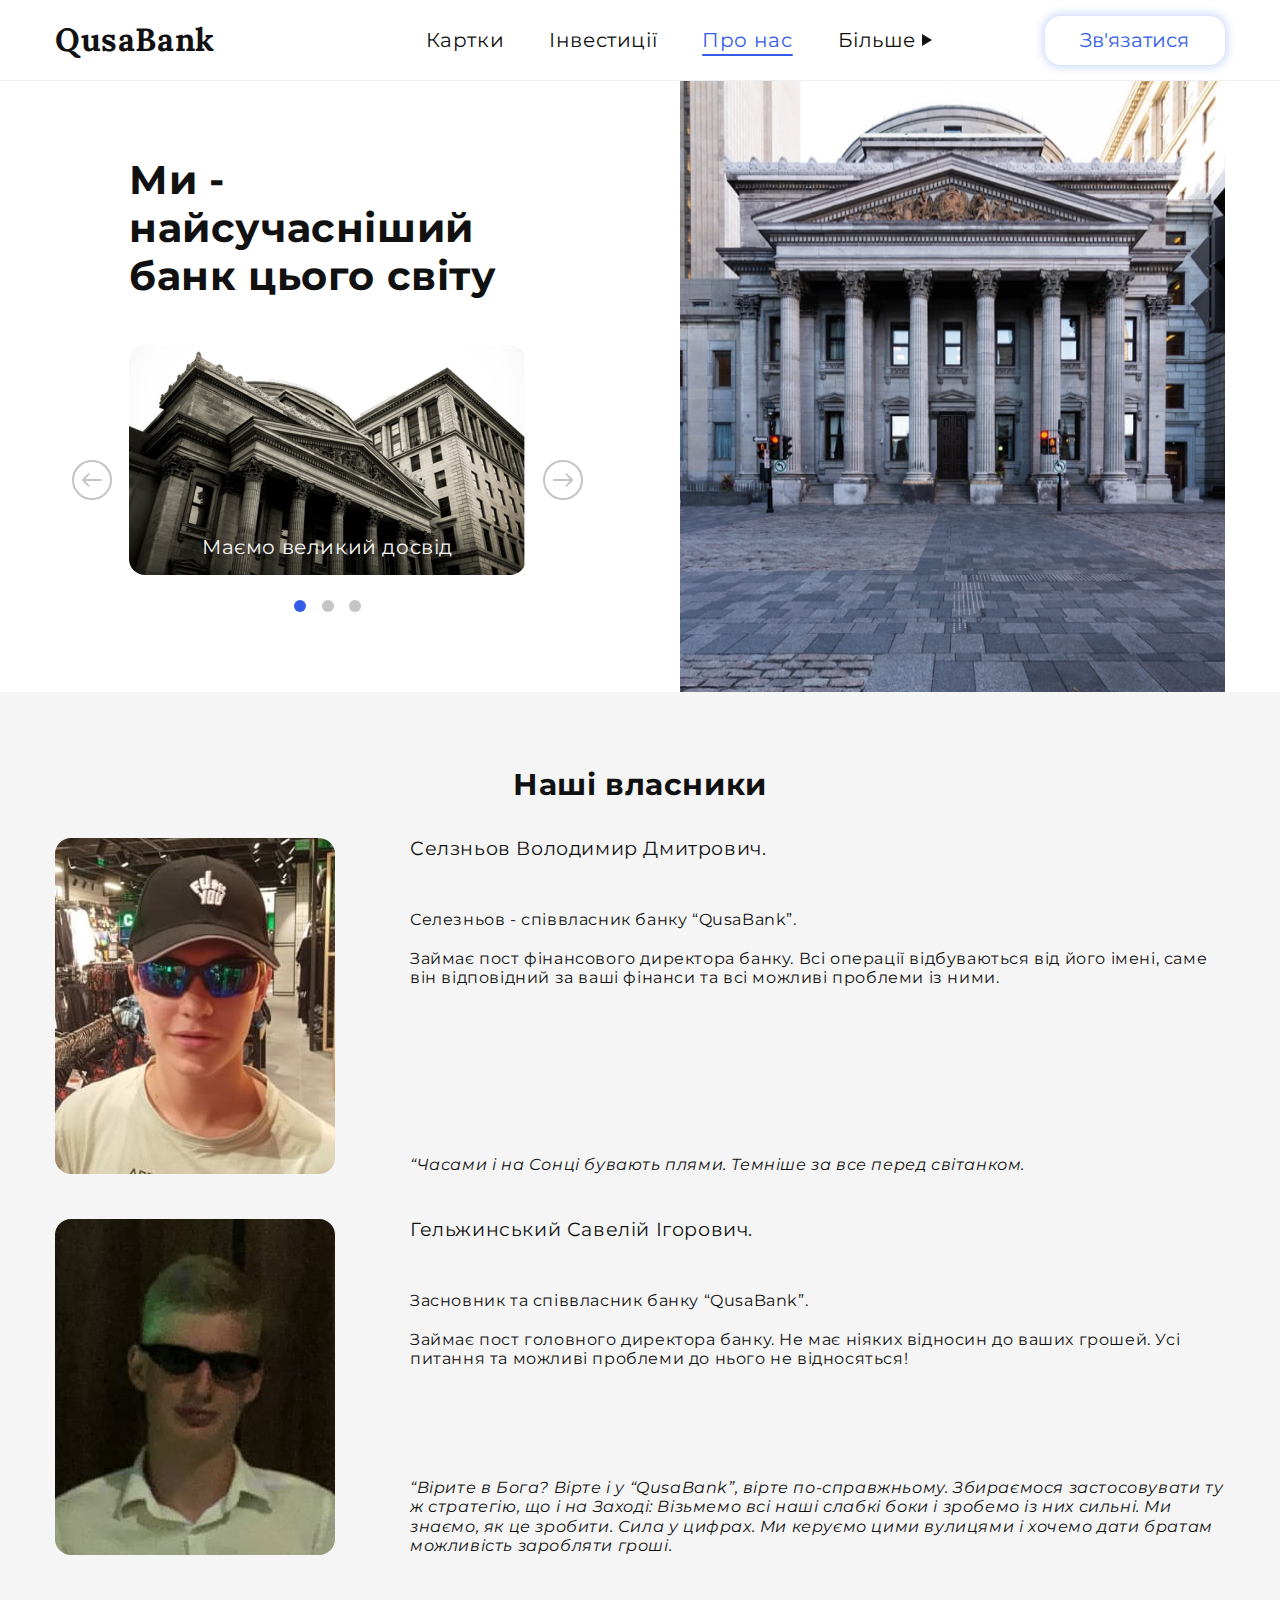
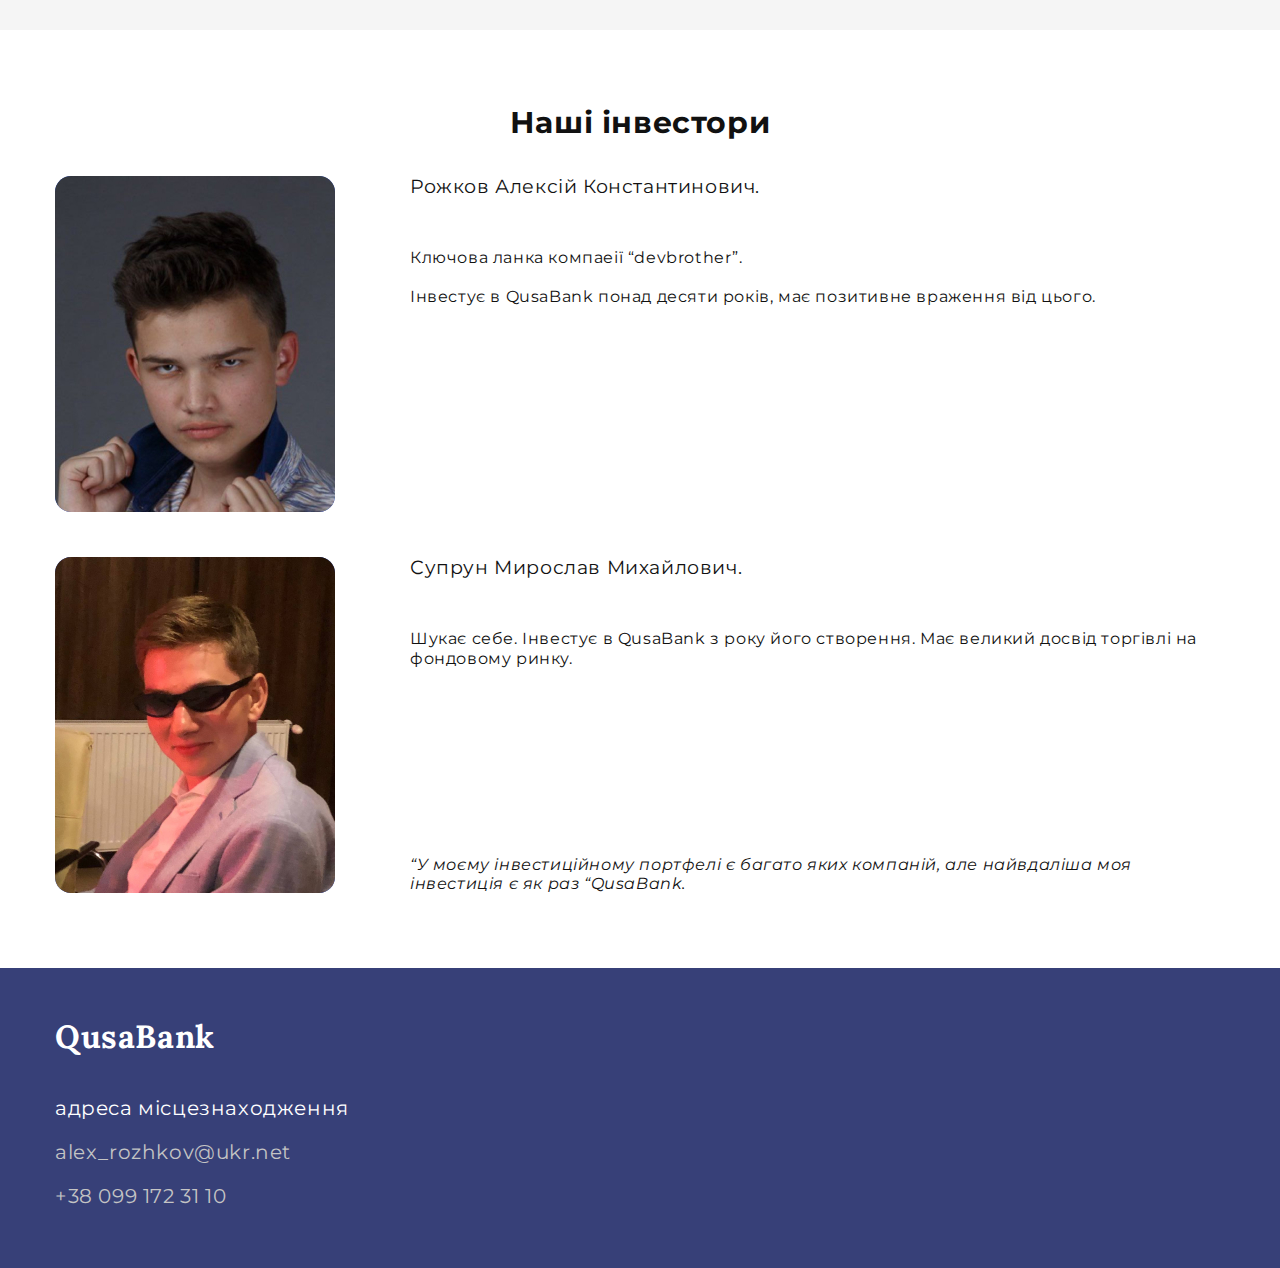
==== commit 3cadb130: "Исправлены ошибки." ====
--- a/about.html
+++ b/about.html
@@ -41,12 +41,11 @@
                 >Про нас</a
               >
             </li>
-            <li class="menu__item_more menu__item">
-              <a href="" class="menu__link_more menu__link link"
-                >Більше
-                <svg class="menu__svg_more" width="12" height="12">
-                  <polygon points="0,0 10,6 0,12" /></svg
-              ></a>
+            <li class="menu__item_more menu__link_more menu__link link">
+              Більше
+              <svg class="menu__svg_more" width="12" height="12">
+                <polygon points="0,0 10,6 0,12" />
+              </svg>
               <aside class="is-hidden menu_min">
                 <ul class="list">
                   <li>
@@ -198,7 +197,7 @@
       </section>
       <section class="investors">
         <div class="container">
-          <h2 class="owners-title">Наші власники</h2>
+          <h2 class="owners-title">Наші інвестори</h2>
           <ul class="list">
             <li class="staff__item">
               <article class="staff-container">
--- a/css/main.min.css
+++ b/css/main.min.css
@@ -1,2 +1,2 @@
-:root{--main-font: "Montserrat", sans-serif;--secondary-font: "Lora", serif;--primary-brand-color: #335de8;--secondary-brand-color: #374078;--complementary-brand-color: #fa4646;--main-light-color: #efeff2;--secondary-light-color: #c4c4c4;--tertiary-light-color: #f5f5f5;--white-color: #ffffff;--main-dark-color: #111111;--card-set__item: 4;--card-set-margin-pos: 30px;--card-set-margin-neg: -30px;--transition-main: 250ms linear}.visually-hidden{position:absolute;width:1px;height:1px;margin:-1px;padding:0;overflow:hidden;bottom:0;clip:rect(0 0 0 0)}.is-hidden{opacity:0;pointer-events:none;visibility:hidden}html{box-sizing:border-box}*,*::before,*::after{box-sizing:inherit}body{font-family:var(--main-font);font-size:20px;font-style:normal;font-weight:400;color:var(--main-dark-color);line-height:1.2;letter-spacing:0.03em}h1,h2,h3,h4,p{margin-top:0;margin-bottom:0}ul,ol{margin-top:0;margin-bottom:0;padding-left:0}img{display:block;max-width:100%;height:auto}a{display:block}.list{list-style:none}.link{text-decoration:none;color:inherit}address{font-style:normal}q{quotes:none;font-style:italic}.container{width:1200px;margin-left:auto;margin-right:auto;padding-left:15px;padding-right:15px}.logo{font-family:var(--secondary-font);font-weight:700;font-size:32px}section{padding-top:75px;padding-bottom:75px}.p_small{font-size:16px;line-height:1.25}.title{font-weight:700;font-size:30px}.subtitle{font-weight:700;font-size:inherit}.main-title{font-weight:400;font-size:30px;line-height:1.27;margin-bottom:80px}.card-set{display:flex;flex-wrap:wrap;margin-left:var(--card-set-margin-neg);margin-top:var(--card-set-margin-neg)}.card-set__item{margin-left:var(--card-set-margin-pos);margin-top:var(--card-set-margin-pos);flex-basis:calc(100% / var(--card-set__item) - 30px)}.contact-button{min-width:180px;padding:13px 22px;color:var(--primary-brand-color);box-shadow:0px 0px 10px 2px rgba(51,93,232,0.25);border-radius:16px;border-style:none;background-color:var(--white-color);cursor:pointer;transition:color var(--transition-main),background-color var(--transition-main)}.contact-button:focus-visible,.contact-button:hover{color:var(--white-color);background-color:var(--primary-brand-color)}.order__link{min-width:180px;display:inline-block;text-align:center;color:var(--white-color);background-color:var(--primary-brand-color);padding:13px 16px;border-radius:16px;box-shadow:0px 0px 10px 2px rgba(51,93,232,0.25);transition:color var(--transition-main),background-color var(--transition-main)}.order__link:focus-visible,.order__link:hover{background-color:var(--white-color);color:var(--primary-brand-color)}.slider{width:397px;margin-left:74px;margin-top:auto;margin-bottom:auto}.slider-nav{text-align:center}.slider-nav__item{cursor:pointer;height:12px;width:12px;background-color:var(--secondary-light-color);border-radius:50%;display:inline-block;transition:background-color var(--transition-main)}.slider-nav__item:not(:last-child){margin-right:10px}.slider-nav__item_active,.slider-nav__item:hover{background-color:var(--primary-brand-color)}.slides{position:relative;margin-bottom:18px}.slides__item{display:none}.slides__img{border-radius:16px}.slides__text{color:var(--tertiary-light-color);position:absolute;width:100%;text-align:center;top:190px}.prev,.next{position:absolute;top:50%;transform:translateY(-50%);display:flex;justify-content:center;align-items:center;cursor:pointer;width:40px;height:40px;border-radius:50%;border:2px solid var(--secondary-light-color);transition:border-color var(--transition-main);user-select:none}.prev{left:-17px;transform:translateX(-100%)}.next{right:-17px;transform:translateX(100%)}.prev:hover .nav-slider-svg,.next:hover .nav-slider-svg{fill:var(--primary-brand-color)}.prev:hover,.next:hover{border-color:var(--primary-brand-color)}.nav-slider-svg,.nav-slider-svg{fill:var(--secondary-light-color);transition:fill var(--transition-main)}.navigation{position:fixed;top:50%;transform:translateY(-50%);right:0;z-index:100;padding-left:75px}.navigation__list{height:230px;display:flex;flex-direction:column;justify-content:space-between;transition:transform var(--transition-main)}.navigation:hover .navigation__list{transform:translateX(-100%)}.navigation__item{position:relative}.navigation__link{transform:translateX(100%);transition:var(--transition-main)}.navigation__link:hover,.navigation__link:focus-visible{color:var(--primary-brand-color)}.navigation__link:hover .navigation__link::before,.navigation__link:focus-visible .navigation__link::before{background-color:var(--primary-brand-color)}.navigation__link_active{color:var(--primary-brand-color)}.navigation__link::before{content:"";position:absolute;height:15px;width:15px;border:solid var(--primary-brand-color) 1px;border-radius:50%;background-color:transparent;top:50%;transform:translateY(-50%);left:-50px;transition:background-color var(--transition-main)}.header{border-bottom:1px solid var(--main-light-color)}.header__container{display:flex;align-items:center;justify-content:space-between}.menu{display:flex;align-items:center;margin-left:100px}.menu__item{overflow:hidden;position:relative}.menu__item:not(:last-child){margin-right:45px}.menu__link{position:relative;display:block;padding-top:28px;padding-bottom:28px;transition:color var(--transition-main)}.menu__link:focus-visible,.menu__link:hover{color:var(--primary-brand-color)}.menu__link_inactive::after{content:"";height:2px;width:100%;bottom:-2px;left:0;background-color:#335de8;border-radius:26px;position:absolute}.menu__item:hover .menu__link_inactive::after,.menu__item:focus-visible .menu__link_inactive::after{transition:transform var(--transition-main);transform:translateY(-26px)}.menu__link_active{color:var(--primary-brand-color)}.menu__link_active::after{content:"";height:2px;width:100%;bottom:24px;left:0;background-color:#335de8;border-radius:26px;position:absolute}.menu__svg_more{fill:currentColor;transform-origin:center center;position:absolute;top:50%;right:0;transform:translateY(-50%);transition:transform 300ms linear}.menu__item_more{overflow:visible;cursor:default;padding-right:18px}.menu__item_more:hover .menu__svg_more,.menu__item_more:focus-visible .menu__svg_more{transform:rotate(90deg) translatex(-5px)}.menu_min{z-index:10;width:200px;height:246px;position:absolute;top:60px;left:50%;transform:translateX(-50%);background-color:var(--white-color);display:flex;flex-direction:column;justify-content:space-between;justify-content:center;align-items:center;border-radius:14px;border:1px solid var(--primary-brand-color)}.menu__link_min{padding:15px 30px}.menu__item_more:hover .menu_min{opacity:100%;pointer-events:all;visibility:visible}.hero{background-color:var(--tertiary-light-color);padding:64px 0}.hero__text{width:445px;height:282px}.hero__container_svg{position:relative;width:505px;height:355px;margin-left:107px}.hero__svg_blop{margin-left:55px;margin-top:auto;margin-bottom:auto}.hero__svg{position:absolute;transition:transform var(--transition-main)}.hero__svg:focus-visible,.hero__svg:hover{transform:scale(105%)}.hero__svg_owners{position:absolute;top:50%;transform:translateY(-50%);transition:transform var(--transition-main)}.hero1{left:8px}.hero2{right:8px}.hero__svg_owners:focus-visible,.hero__svg_owners:hover{transform:scale(102%) translateY(-50%)}.hero__svg_card{left:130px;top:50px}.hero__svg_id-card{left:305px;top:150px}.hero__svg_graphic{left:140px;top:210px}.hero__container{display:flex;flex-direction:row}.hero__text_order{margin-right:180px;margin-bottom:30px}.advantages__list{display:flex;flex-direction:row}.advantages__item{width:270px}.advantages__img{background-color:var(--main-light-color);margin-bottom:23px;border-radius:10px;display:flex;align-items:center;justify-content:center}.advantages__subtitle{margin-bottom:6px}.investing_main{background-color:var(--secondary-brand-color);color:var(--tertiary-light-color);padding-bottom:50px}.investing__container_main{display:flex}.graphic__img_main{margin-bottom:50px}.investing__text_main{margin-right:40px}.investing__title_main{font-weight:400;margin-bottom:40px}.investing__graphic_main{min-width:750px}.graphic__img_main{border-radius:16px}.investing_join{display:flex;flex-direction:row;align-items:center;justify-content:end}.investing__text_join{margin-right:88px}.investing__link_join{background-color:var(--complementary-brand-color);min-width:190px;padding:13px 16px;text-align:center;border-radius:16px;transition:color var(--transition-main),background-color var(--transition-main)}.investing__link_join:focus-visible,.investing__link_join:hover{color:var(--complementary-brand-color);background-color:var(--tertiary-light-color)}.cards{--card-set__item: 3;--card-set-margin-pos: 15px;--card-set-margin-neg: -15px}.cards__title_main{text-align:center;margin-bottom:60px}.card{position:relative;margin-bottom:30px;transition:transform var(--transition-main)}.card-p{position:absolute}.card-b-name{font-family:var(--secondary-font);font-weight:700;font-size:16px;top:14px;right:13px}.card-number{top:100px;left:35px;font-size:16px}.card-term{font-size:12px;top:136px;left:196px}.card-owner-name{font-size:12px;top:160px;left:35px}.cards__link{display:flex;flex-direction:column;align-items:center;width:300px;width:380px;height:474px;border-radius:22px;padding-top:65px;padding-left:40px;padding-right:40px;transition:background-color var(--transition-main)}.n-card-main-color,.child-card-main-color,.infinity-card-main-color{color:var(--tertiary-light-color)}.average-card-main-color{color:var(--secondary-brand-color)}.n-card-secondary-color,.child-card-secondary-color,.infinity-card-secondary-color{color:var(--secondary-light-color)}.pink-card-secondary-color{color:var(--secondary-brand-color)}.cards__link:focus-visible,.cards__link:hover{background-color:#f5f5f5}.cards__link:focus-visible .card,.cards__link:hover .card{transform:rotate(3deg)}.cards-main-name{margin-bottom:20px;text-align:center}.about__container_main{display:flex}.about__text_main{width:410px;margin-right:85px}.owners__list_main{display:flex}.about__title_main{margin-bottom:23px}.about__cite_main{display:block;margin-bottom:120px}.about__text_join{margin-bottom:22px}.owners__item_main:not(:last-child){margin-right:115px}.owners__link_gh{display:inline-block;width:280px}.staff_main{position:relative;overflow:hidden;margin-bottom:24px;border-radius:16px}.staff__photo_main{background-color:var(--primary-brand-color)}.owners__description{color:var(--white-color);background-color:rgba(51,93,232,0.7);top:0;padding:84px 22px;position:absolute;overflow:auto;transform:translateY(100%);transition:transform var(--transition-main)}.owners__link_gh:focus-visible .owners__description,.owners__link_gh:hover .owners__description{transform:translateY(0%)}.owners__name_main{text-align:center;transition:color var(--transition-main)}.owners__link_gh:focus-visible .owners__name_main,.owners__link_gh:hover .owners__name_main{color:#335de8}.owners__description_part:not(:last-child){margin-bottom:24px}.about__title{margin-bottom:45px}.about-hero{margin-left:auto}.about__container{display:flex}.about-hero{margin-top:-75px;margin-bottom:-75px}.staff__item:not(:last-child){margin-bottom:45px}.staff-container{display:flex}.staff__photo{background-color:var(--primary-brand-color);border-radius:16px;margin-right:75px}.staff__text{display:flex;flex-direction:column;justify-content:space-between;font-size:16px}.staff__name{font-weight:400;margin-bottom:50px}.owners{background-color:var(--tertiary-light-color)}.owners-title{text-align:center;margin-bottom:35px}.footer{color:var(--white-color);background-color:var(--secondary-brand-color);padding-top:50px;padding-bottom:40px}.footer__address{display:inline-block}.footer__link{color:var(--secondary-light-color);margin-bottom:20px;display:inline-block;transition:color var(--transition-main)}.footer__link_opaque{color:var(--white-color)}.footer__link:focus-visible,.footer__link:hover{color:var(--complementary-brand-color)}.logo_footer{margin-bottom:40px;display:inline-block}
+:root{--main-font: "Montserrat", sans-serif;--secondary-font: "Lora", serif;--primary-brand-color: #335de8;--secondary-brand-color: #374078;--complementary-brand-color: #fa4646;--main-light-color: #efeff2;--secondary-light-color: #c4c4c4;--tertiary-light-color: #f5f5f5;--white-color: #ffffff;--main-dark-color: #111111;--card-set__item: 4;--card-set-margin-pos: 30px;--card-set-margin-neg: -30px;--transition-main: 250ms linear}.visually-hidden{position:absolute;width:1px;height:1px;margin:-1px;padding:0;overflow:hidden;bottom:0;clip:rect(0 0 0 0)}.is-hidden{opacity:0;pointer-events:none;visibility:hidden}html{box-sizing:border-box}*,*::before,*::after{box-sizing:inherit}body{font-family:var(--main-font);font-size:20px;font-style:normal;font-weight:400;color:var(--main-dark-color);line-height:1.2;letter-spacing:0.03em}h1,h2,h3,h4,p{margin-top:0;margin-bottom:0}ul,ol{margin-top:0;margin-bottom:0;padding-left:0}img{display:block;max-width:100%;height:auto}a{display:block}.list{list-style:none}.link{text-decoration:none;color:inherit}address{font-style:normal}q{quotes:none;font-style:italic}.container{width:1200px;margin-left:auto;margin-right:auto;padding-left:15px;padding-right:15px}.logo{font-family:var(--secondary-font);font-weight:700;font-size:32px}section{padding-top:75px;padding-bottom:75px}.p_small{font-size:16px;line-height:1.25}.title{font-weight:700;font-size:30px}.subtitle{font-weight:700;font-size:inherit}.main-title{font-weight:400;font-size:30px;line-height:1.27;margin-bottom:80px}.card-set{display:flex;flex-wrap:wrap;margin-left:var(--card-set-margin-neg);margin-top:var(--card-set-margin-neg)}.card-set__item{margin-left:var(--card-set-margin-pos);margin-top:var(--card-set-margin-pos);flex-basis:calc(100% / var(--card-set__item) - 30px)}.contact-button{min-width:180px;padding:13px 22px;color:var(--primary-brand-color);box-shadow:0px 0px 10px 2px rgba(51,93,232,0.25);border-radius:16px;border-style:none;background-color:var(--white-color);cursor:pointer;transition:color var(--transition-main),background-color var(--transition-main)}.contact-button:focus-visible,.contact-button:hover{color:var(--white-color);background-color:var(--primary-brand-color)}.order__link{min-width:180px;display:inline-block;text-align:center;color:var(--white-color);background-color:var(--primary-brand-color);padding:13px 16px;border-radius:16px;box-shadow:0px 0px 10px 2px rgba(51,93,232,0.25);transition:color var(--transition-main),background-color var(--transition-main)}.order__link:focus-visible,.order__link:hover{background-color:var(--white-color);color:var(--primary-brand-color)}.slider{width:397px;margin-left:74px;margin-top:auto;margin-bottom:auto}.slider-nav{text-align:center}.slider-nav__item{cursor:pointer;height:12px;width:12px;background-color:var(--secondary-light-color);border-radius:50%;display:inline-block;transition:background-color var(--transition-main)}.slider-nav__item:not(:last-child){margin-right:10px}.slider-nav__item_active,.slider-nav__item:hover{background-color:var(--primary-brand-color)}.slides{position:relative;margin-bottom:18px}.slides__item{display:none}.slides__img{border-radius:16px}.slides__text{color:var(--tertiary-light-color);position:absolute;width:100%;text-align:center;top:190px}.prev,.next{position:absolute;top:50%;transform:translateY(-50%);display:flex;justify-content:center;align-items:center;cursor:pointer;width:40px;height:40px;border-radius:50%;border:2px solid var(--secondary-light-color);transition:border-color var(--transition-main);user-select:none}.prev{left:-17px;transform:translateX(-100%)}.next{right:-17px;transform:translateX(100%)}.prev:hover .nav-slider-svg,.next:hover .nav-slider-svg{fill:var(--primary-brand-color)}.prev:hover,.next:hover{border-color:var(--primary-brand-color)}.nav-slider-svg,.nav-slider-svg{fill:var(--secondary-light-color);transition:fill var(--transition-main)}.navigation{position:fixed;top:50%;transform:translateY(-50%);right:0;z-index:100;padding-left:75px}.navigation__list{height:230px;display:flex;flex-direction:column;justify-content:space-between;transition:transform var(--transition-main)}.navigation:hover .navigation__list{transform:translateX(-100%)}.navigation__item{position:relative}.navigation__link{transform:translateX(100%);transition:var(--transition-main)}.navigation__link:hover,.navigation__link:focus-visible{color:var(--primary-brand-color)}.navigation__link:hover .navigation__link::before,.navigation__link:focus-visible .navigation__link::before{background-color:var(--primary-brand-color)}.navigation__link_active{color:var(--primary-brand-color)}.navigation__link::before{content:"";position:absolute;height:15px;width:15px;border:solid var(--primary-brand-color) 1px;border-radius:50%;background-color:transparent;top:50%;transform:translateY(-50%);left:-50px;transition:background-color var(--transition-main)}.header{border-bottom:1px solid var(--main-light-color)}.header__container{display:flex;align-items:center;justify-content:space-between}.menu{display:flex;align-items:center;margin-left:100px}.menu__item{overflow:hidden;position:relative}.menu__item:not(:last-child){margin-right:45px}.menu__link{position:relative;display:block;padding-top:28px;padding-bottom:28px;transition:color var(--transition-main)}.menu__link:focus-visible,.menu__link:hover{color:var(--primary-brand-color)}.menu__link_inactive::after{content:"";height:2px;width:100%;bottom:-2px;left:0;background-color:#335de8;border-radius:26px;position:absolute}.menu__item:hover .menu__link_inactive::after,.menu__item:focus-visible .menu__link_inactive::after{transition:transform var(--transition-main);transform:translateY(-26px)}.menu__link_active{color:var(--primary-brand-color)}.menu__link_active::after{content:"";height:2px;width:100%;bottom:24px;left:0;background-color:#335de8;border-radius:26px;position:absolute}.menu__link_more{position:relative;display:block;padding-top:28px;padding-bottom:28px;transition:color var(--transition-main)}.menu__svg_more{fill:currentColor;transform-origin:center center;position:absolute;top:50%;right:0;transform:translateY(-50%);transition:transform 300ms linear}.menu__item_more{overflow:visible;cursor:default;padding-right:18px}.menu__item_more:hover .menu__span_more{color:var(--primary-brand-color)}.menu__item_more:hover .menu__svg_more,.menu__item_more:focus-visible .menu__svg_more{transform:rotate(90deg) translatex(-5px)}.menu_min{z-index:10;width:200px;height:246px;position:absolute;top:60px;left:50%;transform:translateX(-50%);background-color:var(--white-color);display:flex;flex-direction:column;justify-content:space-between;justify-content:center;align-items:center;border-radius:14px;border:1px solid var(--primary-brand-color)}.menu__link_min{padding:15px 30px}.menu__item_more:hover .menu_min{opacity:100%;pointer-events:all;visibility:visible}.hero{background-color:var(--tertiary-light-color);padding:64px 0}.hero__text{width:445px;height:282px}.hero__container_svg{position:relative;width:505px;height:355px;margin-left:107px}.hero__svg_blop{margin-left:55px;margin-top:auto;margin-bottom:auto}.hero__svg{position:absolute;transition:transform var(--transition-main)}.hero__svg:focus-visible,.hero__svg:hover{transform:scale(105%)}.hero__svg_owners{position:absolute;top:50%;transform:translateY(-50%);transition:transform var(--transition-main)}.hero1{left:8px}.hero2{right:8px}.hero__svg_owners:focus-visible,.hero__svg_owners:hover{transform:scale(102%) translateY(-50%)}.hero__svg_card{left:130px;top:50px}.hero__svg_id-card{left:305px;top:150px}.hero__svg_graphic{left:140px;top:210px}.hero__container{display:flex;flex-direction:row}.hero__text_order{margin-right:180px;margin-bottom:30px}.advantages__list{display:flex;flex-direction:row}.advantages__item{width:270px}.advantages__img{background-color:var(--main-light-color);margin-bottom:23px;border-radius:10px;display:flex;align-items:center;justify-content:center}.advantages__subtitle{margin-bottom:6px}.investing_main{background-color:var(--secondary-brand-color);color:var(--tertiary-light-color);padding-bottom:50px}.investing__container_main{display:flex}.graphic__img_main{margin-bottom:50px}.investing__text_main{margin-right:40px}.investing__title_main{font-weight:400;margin-bottom:40px}.investing__graphic_main{min-width:750px}.graphic__img_main{border-radius:16px}.investing_join{display:flex;flex-direction:row;align-items:center;justify-content:end}.investing__text_join{margin-right:88px}.investing__link_join{background-color:var(--complementary-brand-color);min-width:190px;padding:13px 16px;text-align:center;border-radius:16px;transition:color var(--transition-main),background-color var(--transition-main)}.investing__link_join:focus-visible,.investing__link_join:hover{color:var(--complementary-brand-color);background-color:var(--tertiary-light-color)}.cards{--card-set__item: 3;--card-set-margin-pos: 15px;--card-set-margin-neg: -15px}.cards__title_main{text-align:center;margin-bottom:60px}.card{position:relative;margin-bottom:30px;transition:transform var(--transition-main)}.card-p{position:absolute}.card-b-name{font-family:var(--secondary-font);font-weight:700;font-size:16px;top:14px;right:13px}.card-number{top:100px;left:35px;font-size:16px}.card-term{font-size:12px;top:136px;left:196px}.card-owner-name{font-size:12px;top:160px;left:35px}.cards__link{display:flex;flex-direction:column;align-items:center;width:300px;width:380px;height:474px;border-radius:22px;padding-top:65px;padding-left:40px;padding-right:40px;transition:background-color var(--transition-main)}.n-card-main-color,.child-card-main-color,.infinity-card-main-color{color:var(--tertiary-light-color)}.average-card-main-color{color:var(--secondary-brand-color)}.n-card-secondary-color,.child-card-secondary-color,.infinity-card-secondary-color{color:var(--secondary-light-color)}.pink-card-secondary-color{color:var(--secondary-brand-color)}.cards__link:focus-visible,.cards__link:hover{background-color:#f5f5f5}.cards__link:focus-visible .card,.cards__link:hover .card{transform:rotate(3deg)}.cards-main-name{margin-bottom:20px;text-align:center}.about__container_main{display:flex}.about__text_main{width:410px;margin-right:85px}.owners__list_main{display:flex}.about__title_main{margin-bottom:23px}.about__cite_main{display:block;margin-bottom:120px}.about__text_join{margin-bottom:22px}.owners__item_main:not(:last-child){margin-right:115px}.owners__link_gh{display:inline-block;width:280px}.staff_main{position:relative;overflow:hidden;margin-bottom:24px;border-radius:16px}.staff__photo_main{background-color:var(--primary-brand-color)}.owners__description{color:var(--white-color);background-color:rgba(51,93,232,0.7);top:0;padding:84px 22px;position:absolute;overflow:auto;transform:translateY(100%);transition:transform var(--transition-main)}.owners__link_gh:focus-visible .owners__description,.owners__link_gh:hover .owners__description{transform:translateY(0%)}.owners__name_main{text-align:center;transition:color var(--transition-main)}.owners__link_gh:focus-visible .owners__name_main,.owners__link_gh:hover .owners__name_main{color:#335de8}.owners__description_part:not(:last-child){margin-bottom:24px}.about__title{margin-bottom:45px}.about-hero{margin-left:auto}.about__container{display:flex}.about-hero{margin-top:-75px;margin-bottom:-75px}.staff__item:not(:last-child){margin-bottom:45px}.staff-container{display:flex}.staff__photo{background-color:var(--primary-brand-color);border-radius:16px;margin-right:75px}.staff__text{display:flex;flex-direction:column;justify-content:space-between;font-size:16px}.staff__name{font-weight:400;margin-bottom:50px}.owners{background-color:var(--tertiary-light-color)}.owners-title{text-align:center;margin-bottom:35px}.footer{color:var(--white-color);background-color:var(--secondary-brand-color);padding-top:50px;padding-bottom:40px}.footer__address{display:inline-block}.footer__link{color:var(--secondary-light-color);margin-bottom:20px;display:inline-block;transition:color var(--transition-main)}.footer__link_opaque{color:var(--white-color)}.footer__link:focus-visible,.footer__link:hover{color:var(--complementary-brand-color)}.logo_footer{margin-bottom:40px;display:inline-block}
 /*# sourceMappingURL=main.min.css.map */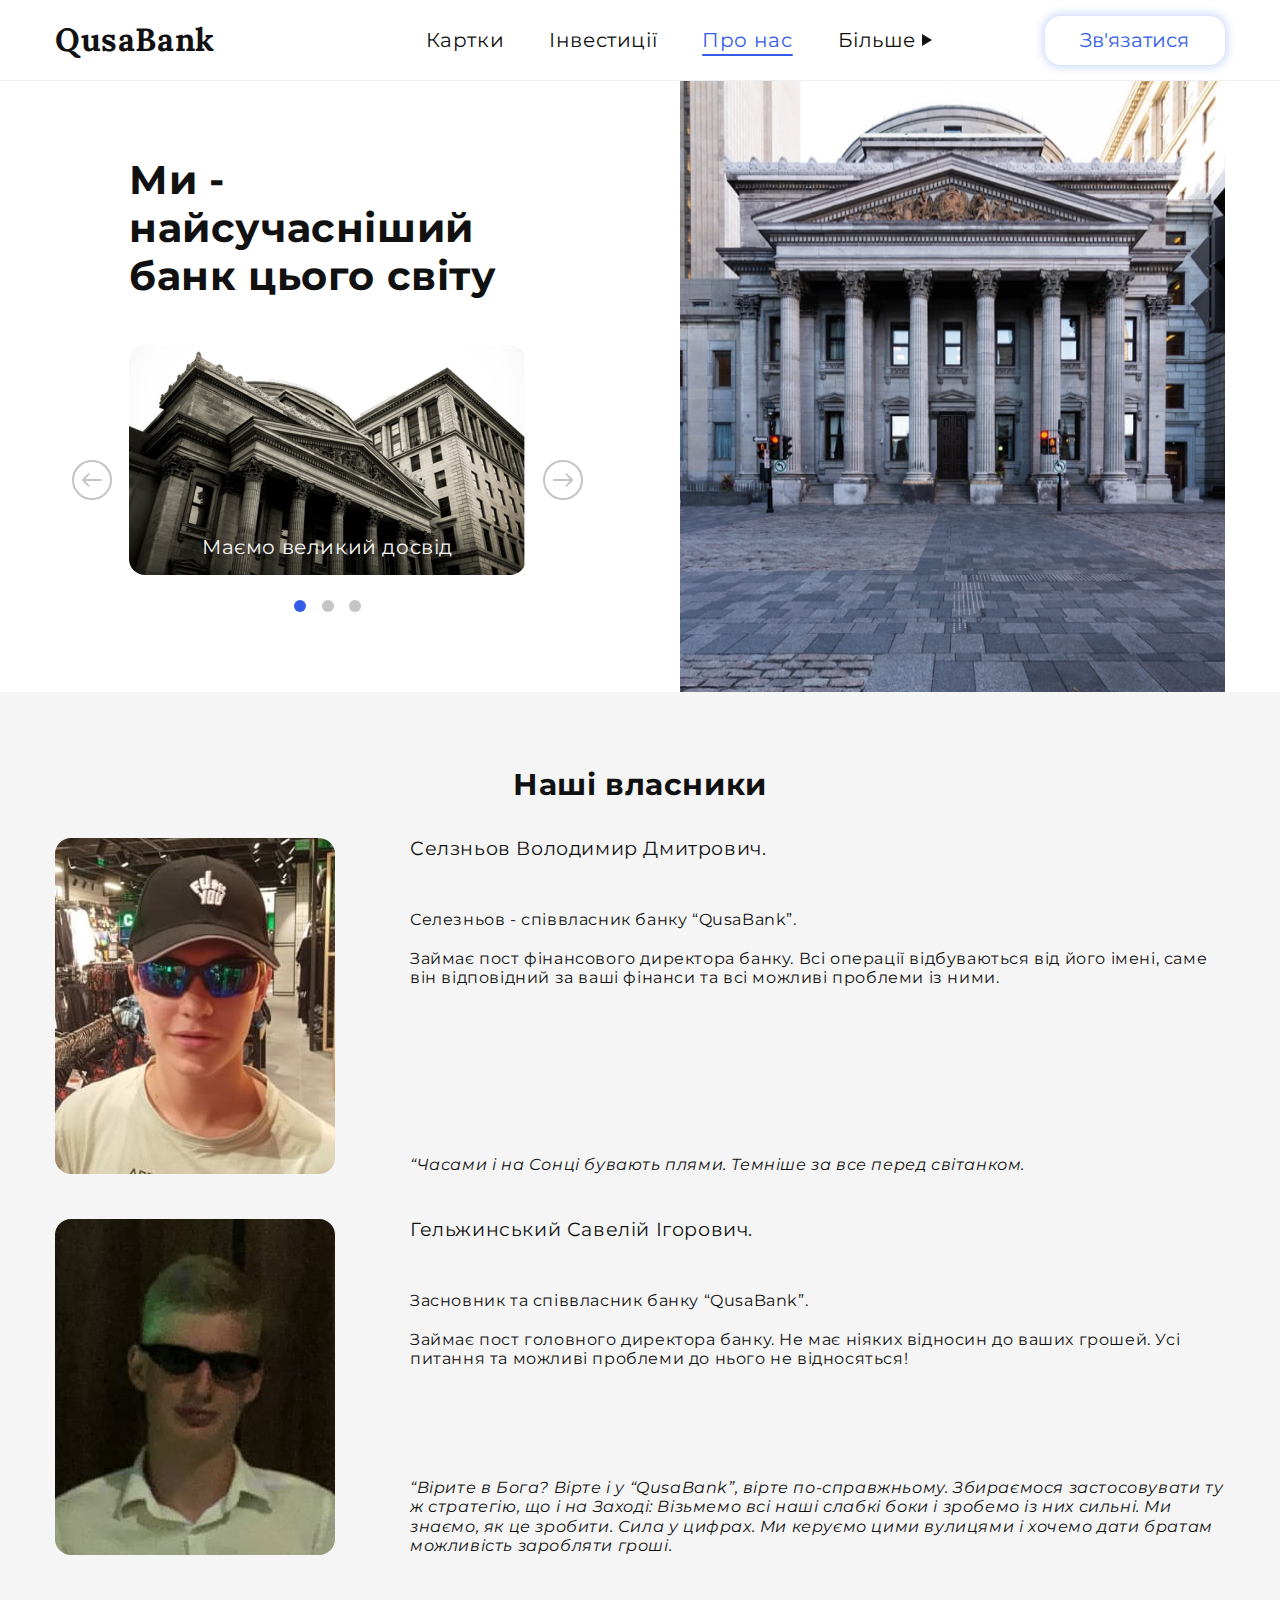
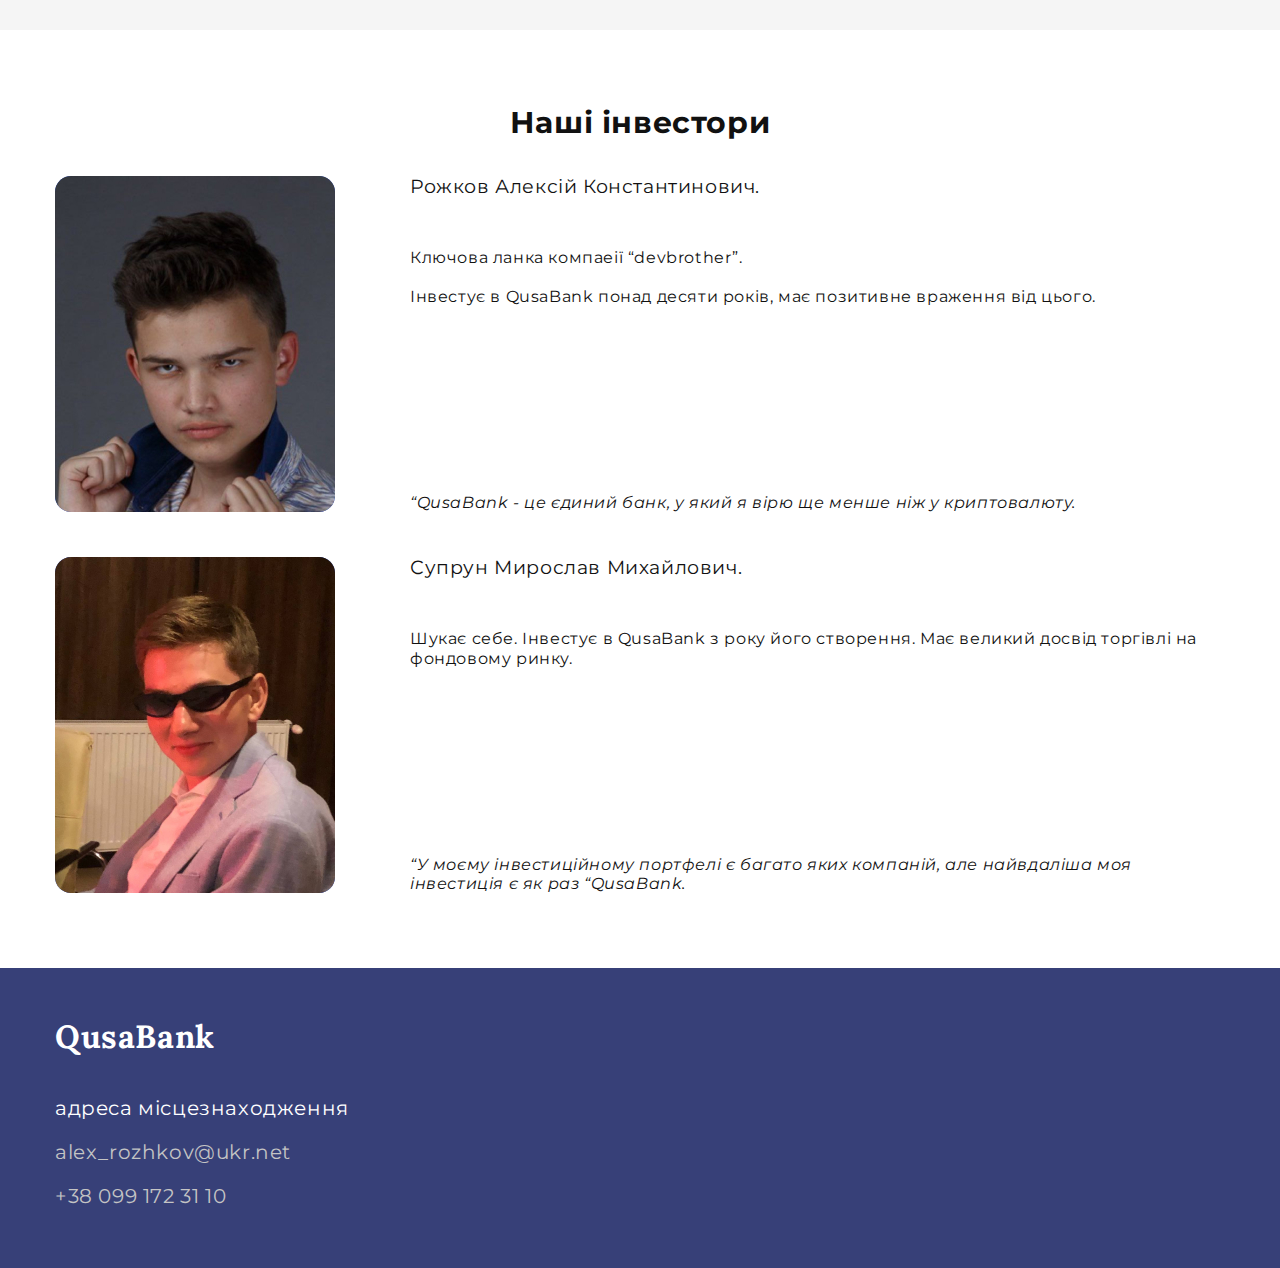
==== commit faff64e5: "Почти все сделано." ====
--- a/about.html
+++ b/about.html
@@ -41,11 +41,13 @@
                 >Про нас</a
               >
             </li>
-            <li class="menu__item_more menu__link_more menu__link link">
-              Більше
-              <svg class="menu__svg_more" width="12" height="12">
-                <polygon points="0,0 10,6 0,12" />
-              </svg>
+            <li class="menu__item_more menu__link_more link">
+              <span class="menu__span_more">
+                Більше
+                <svg class="menu__svg_more" width="12" height="12">
+                  <polygon points="0,0 10,6 0,12" />
+                </svg>
+              </span>
               <aside class="is-hidden menu_min">
                 <ul class="list">
                   <li>
@@ -81,7 +83,64 @@
             </li>
           </ul>
         </nav>
-        <button type="button" class="contact-button">Зв'язатися</button>
+        <button contatct-modal-open type="button" class="main-button">
+          Зв'язатися
+        </button>
+        <div contatct-modal class="back-drop is-hidden">
+          <div class="modal">
+            <p class="modal__title">Залишіть свої дані, ми вам відповімо:</p>
+            <button
+              class="modal__button_close"
+              contatct-modal-close
+              type="button"
+            >
+              <svg class="modal__button_svg" height="18px" width="18px">
+                <use href="./images/sprite.svg#icon-close"></use>
+              </svg>
+            </button>
+            <form>
+              <label class="modal__label">
+                <span class="modal__text">Ім'я</span>
+                <span class="modal__contact">
+                  <input
+                    class="modal__field"
+                    required
+                    name="user-name"
+                    type="text"
+                  />
+                  <svg class="modal__svg" width="13.6" height="13.6">
+                    <use href="./images/sprite.svg#user-form-logo"></use>
+                  </svg>
+                </span>
+              </label>
+              <label class="modal__label">
+                <span class="modal__text">Телефон</span>
+                <span class="modal__contact">
+                  <input
+                    class="modal__field"
+                    required
+                    name="user-tel"
+                    type="tel"
+                  />
+                  <svg class="modal__svg" width="14.7" height="14.7">
+                    <use href="./images/sprite.svg#tel-form-logo"></use>
+                  </svg>
+                </span>
+              </label>
+              <label class="modal__label_text-area modal__label">
+                <span class="modal__text">Ваше питання (необов'язково)</span>
+                <textarea
+                  class="modal__label_contact-area modal__field"
+                  name="user-comment"
+                  placeholder="Введіть текст"
+                ></textarea>
+              </label>
+              <button class="order-button main-button" type="submit">
+                Отправить
+              </button>
+            </form>
+          </div>
+        </div>
       </div>
     </header>
     <main>
@@ -215,7 +274,10 @@
                       цього.
                     </p>
                   </div>
-                  <q class="staff__comment"> </q>
+                  <q class="staff__comment"
+                    >“QusaBank - це єдиний банк, у який я вірю ще менше ніж у
+                    криптовалюту.</q
+                  >
                 </div>
               </article>
             </li>
@@ -277,5 +339,6 @@
       </div>
     </footer>
     <script src="./js/slider.js"></script>
+    <script src="./js/modal.js"></script>
   </body>
 </html>
--- a/css/main.min.css
+++ b/css/main.min.css
@@ -1,2 +1,2 @@
-:root{--main-font: "Montserrat", sans-serif;--secondary-font: "Lora", serif;--primary-brand-color: #335de8;--secondary-brand-color: #374078;--complementary-brand-color: #fa4646;--main-light-color: #efeff2;--secondary-light-color: #c4c4c4;--tertiary-light-color: #f5f5f5;--white-color: #ffffff;--main-dark-color: #111111;--card-set__item: 4;--card-set-margin-pos: 30px;--card-set-margin-neg: -30px;--transition-main: 250ms linear}.visually-hidden{position:absolute;width:1px;height:1px;margin:-1px;padding:0;overflow:hidden;bottom:0;clip:rect(0 0 0 0)}.is-hidden{opacity:0;pointer-events:none;visibility:hidden}html{box-sizing:border-box}*,*::before,*::after{box-sizing:inherit}body{font-family:var(--main-font);font-size:20px;font-style:normal;font-weight:400;color:var(--main-dark-color);line-height:1.2;letter-spacing:0.03em}h1,h2,h3,h4,p{margin-top:0;margin-bottom:0}ul,ol{margin-top:0;margin-bottom:0;padding-left:0}img{display:block;max-width:100%;height:auto}a{display:block}.list{list-style:none}.link{text-decoration:none;color:inherit}address{font-style:normal}q{quotes:none;font-style:italic}.container{width:1200px;margin-left:auto;margin-right:auto;padding-left:15px;padding-right:15px}.logo{font-family:var(--secondary-font);font-weight:700;font-size:32px}section{padding-top:75px;padding-bottom:75px}.p_small{font-size:16px;line-height:1.25}.title{font-weight:700;font-size:30px}.subtitle{font-weight:700;font-size:inherit}.main-title{font-weight:400;font-size:30px;line-height:1.27;margin-bottom:80px}.card-set{display:flex;flex-wrap:wrap;margin-left:var(--card-set-margin-neg);margin-top:var(--card-set-margin-neg)}.card-set__item{margin-left:var(--card-set-margin-pos);margin-top:var(--card-set-margin-pos);flex-basis:calc(100% / var(--card-set__item) - 30px)}.contact-button{min-width:180px;padding:13px 22px;color:var(--primary-brand-color);box-shadow:0px 0px 10px 2px rgba(51,93,232,0.25);border-radius:16px;border-style:none;background-color:var(--white-color);cursor:pointer;transition:color var(--transition-main),background-color var(--transition-main)}.contact-button:focus-visible,.contact-button:hover{color:var(--white-color);background-color:var(--primary-brand-color)}.order__link{min-width:180px;display:inline-block;text-align:center;color:var(--white-color);background-color:var(--primary-brand-color);padding:13px 16px;border-radius:16px;box-shadow:0px 0px 10px 2px rgba(51,93,232,0.25);transition:color var(--transition-main),background-color var(--transition-main)}.order__link:focus-visible,.order__link:hover{background-color:var(--white-color);color:var(--primary-brand-color)}.slider{width:397px;margin-left:74px;margin-top:auto;margin-bottom:auto}.slider-nav{text-align:center}.slider-nav__item{cursor:pointer;height:12px;width:12px;background-color:var(--secondary-light-color);border-radius:50%;display:inline-block;transition:background-color var(--transition-main)}.slider-nav__item:not(:last-child){margin-right:10px}.slider-nav__item_active,.slider-nav__item:hover{background-color:var(--primary-brand-color)}.slides{position:relative;margin-bottom:18px}.slides__item{display:none}.slides__img{border-radius:16px}.slides__text{color:var(--tertiary-light-color);position:absolute;width:100%;text-align:center;top:190px}.prev,.next{position:absolute;top:50%;transform:translateY(-50%);display:flex;justify-content:center;align-items:center;cursor:pointer;width:40px;height:40px;border-radius:50%;border:2px solid var(--secondary-light-color);transition:border-color var(--transition-main);user-select:none}.prev{left:-17px;transform:translateX(-100%)}.next{right:-17px;transform:translateX(100%)}.prev:hover .nav-slider-svg,.next:hover .nav-slider-svg{fill:var(--primary-brand-color)}.prev:hover,.next:hover{border-color:var(--primary-brand-color)}.nav-slider-svg,.nav-slider-svg{fill:var(--secondary-light-color);transition:fill var(--transition-main)}.navigation{position:fixed;top:50%;transform:translateY(-50%);right:0;z-index:100;padding-left:75px}.navigation__list{height:230px;display:flex;flex-direction:column;justify-content:space-between;transition:transform var(--transition-main)}.navigation:hover .navigation__list{transform:translateX(-100%)}.navigation__item{position:relative}.navigation__link{transform:translateX(100%);transition:var(--transition-main)}.navigation__link:hover,.navigation__link:focus-visible{color:var(--primary-brand-color)}.navigation__link:hover .navigation__link::before,.navigation__link:focus-visible .navigation__link::before{background-color:var(--primary-brand-color)}.navigation__link_active{color:var(--primary-brand-color)}.navigation__link::before{content:"";position:absolute;height:15px;width:15px;border:solid var(--primary-brand-color) 1px;border-radius:50%;background-color:transparent;top:50%;transform:translateY(-50%);left:-50px;transition:background-color var(--transition-main)}.header{border-bottom:1px solid var(--main-light-color)}.header__container{display:flex;align-items:center;justify-content:space-between}.menu{display:flex;align-items:center;margin-left:100px}.menu__item{overflow:hidden;position:relative}.menu__item:not(:last-child){margin-right:45px}.menu__link{position:relative;display:block;padding-top:28px;padding-bottom:28px;transition:color var(--transition-main)}.menu__link:focus-visible,.menu__link:hover{color:var(--primary-brand-color)}.menu__link_inactive::after{content:"";height:2px;width:100%;bottom:-2px;left:0;background-color:#335de8;border-radius:26px;position:absolute}.menu__item:hover .menu__link_inactive::after,.menu__item:focus-visible .menu__link_inactive::after{transition:transform var(--transition-main);transform:translateY(-26px)}.menu__link_active{color:var(--primary-brand-color)}.menu__link_active::after{content:"";height:2px;width:100%;bottom:24px;left:0;background-color:#335de8;border-radius:26px;position:absolute}.menu__link_more{position:relative;display:block;padding-top:28px;padding-bottom:28px;transition:color var(--transition-main)}.menu__svg_more{fill:currentColor;transform-origin:center center;position:absolute;top:50%;right:0;transform:translateY(-50%);transition:transform 300ms linear}.menu__item_more{overflow:visible;cursor:default;padding-right:18px}.menu__item_more:hover .menu__span_more{color:var(--primary-brand-color)}.menu__item_more:hover .menu__svg_more,.menu__item_more:focus-visible .menu__svg_more{transform:rotate(90deg) translatex(-5px)}.menu_min{z-index:10;width:200px;height:246px;position:absolute;top:60px;left:50%;transform:translateX(-50%);background-color:var(--white-color);display:flex;flex-direction:column;justify-content:space-between;justify-content:center;align-items:center;border-radius:14px;border:1px solid var(--primary-brand-color)}.menu__link_min{padding:15px 30px}.menu__item_more:hover .menu_min{opacity:100%;pointer-events:all;visibility:visible}.hero{background-color:var(--tertiary-light-color);padding:64px 0}.hero__text{width:445px;height:282px}.hero__container_svg{position:relative;width:505px;height:355px;margin-left:107px}.hero__svg_blop{margin-left:55px;margin-top:auto;margin-bottom:auto}.hero__svg{position:absolute;transition:transform var(--transition-main)}.hero__svg:focus-visible,.hero__svg:hover{transform:scale(105%)}.hero__svg_owners{position:absolute;top:50%;transform:translateY(-50%);transition:transform var(--transition-main)}.hero1{left:8px}.hero2{right:8px}.hero__svg_owners:focus-visible,.hero__svg_owners:hover{transform:scale(102%) translateY(-50%)}.hero__svg_card{left:130px;top:50px}.hero__svg_id-card{left:305px;top:150px}.hero__svg_graphic{left:140px;top:210px}.hero__container{display:flex;flex-direction:row}.hero__text_order{margin-right:180px;margin-bottom:30px}.advantages__list{display:flex;flex-direction:row}.advantages__item{width:270px}.advantages__img{background-color:var(--main-light-color);margin-bottom:23px;border-radius:10px;display:flex;align-items:center;justify-content:center}.advantages__subtitle{margin-bottom:6px}.investing_main{background-color:var(--secondary-brand-color);color:var(--tertiary-light-color);padding-bottom:50px}.investing__container_main{display:flex}.graphic__img_main{margin-bottom:50px}.investing__text_main{margin-right:40px}.investing__title_main{font-weight:400;margin-bottom:40px}.investing__graphic_main{min-width:750px}.graphic__img_main{border-radius:16px}.investing_join{display:flex;flex-direction:row;align-items:center;justify-content:end}.investing__text_join{margin-right:88px}.investing__link_join{background-color:var(--complementary-brand-color);min-width:190px;padding:13px 16px;text-align:center;border-radius:16px;transition:color var(--transition-main),background-color var(--transition-main)}.investing__link_join:focus-visible,.investing__link_join:hover{color:var(--complementary-brand-color);background-color:var(--tertiary-light-color)}.cards{--card-set__item: 3;--card-set-margin-pos: 15px;--card-set-margin-neg: -15px}.cards__title_main{text-align:center;margin-bottom:60px}.card{position:relative;margin-bottom:30px;transition:transform var(--transition-main)}.card-p{position:absolute}.card-b-name{font-family:var(--secondary-font);font-weight:700;font-size:16px;top:14px;right:13px}.card-number{top:100px;left:35px;font-size:16px}.card-term{font-size:12px;top:136px;left:196px}.card-owner-name{font-size:12px;top:160px;left:35px}.cards__link{display:flex;flex-direction:column;align-items:center;width:300px;width:380px;height:474px;border-radius:22px;padding-top:65px;padding-left:40px;padding-right:40px;transition:background-color var(--transition-main)}.n-card-main-color,.child-card-main-color,.infinity-card-main-color{color:var(--tertiary-light-color)}.average-card-main-color{color:var(--secondary-brand-color)}.n-card-secondary-color,.child-card-secondary-color,.infinity-card-secondary-color{color:var(--secondary-light-color)}.pink-card-secondary-color{color:var(--secondary-brand-color)}.cards__link:focus-visible,.cards__link:hover{background-color:#f5f5f5}.cards__link:focus-visible .card,.cards__link:hover .card{transform:rotate(3deg)}.cards-main-name{margin-bottom:20px;text-align:center}.about__container_main{display:flex}.about__text_main{width:410px;margin-right:85px}.owners__list_main{display:flex}.about__title_main{margin-bottom:23px}.about__cite_main{display:block;margin-bottom:120px}.about__text_join{margin-bottom:22px}.owners__item_main:not(:last-child){margin-right:115px}.owners__link_gh{display:inline-block;width:280px}.staff_main{position:relative;overflow:hidden;margin-bottom:24px;border-radius:16px}.staff__photo_main{background-color:var(--primary-brand-color)}.owners__description{color:var(--white-color);background-color:rgba(51,93,232,0.7);top:0;padding:84px 22px;position:absolute;overflow:auto;transform:translateY(100%);transition:transform var(--transition-main)}.owners__link_gh:focus-visible .owners__description,.owners__link_gh:hover .owners__description{transform:translateY(0%)}.owners__name_main{text-align:center;transition:color var(--transition-main)}.owners__link_gh:focus-visible .owners__name_main,.owners__link_gh:hover .owners__name_main{color:#335de8}.owners__description_part:not(:last-child){margin-bottom:24px}.about__title{margin-bottom:45px}.about-hero{margin-left:auto}.about__container{display:flex}.about-hero{margin-top:-75px;margin-bottom:-75px}.staff__item:not(:last-child){margin-bottom:45px}.staff-container{display:flex}.staff__photo{background-color:var(--primary-brand-color);border-radius:16px;margin-right:75px}.staff__text{display:flex;flex-direction:column;justify-content:space-between;font-size:16px}.staff__name{font-weight:400;margin-bottom:50px}.owners{background-color:var(--tertiary-light-color)}.owners-title{text-align:center;margin-bottom:35px}.footer{color:var(--white-color);background-color:var(--secondary-brand-color);padding-top:50px;padding-bottom:40px}.footer__address{display:inline-block}.footer__link{color:var(--secondary-light-color);margin-bottom:20px;display:inline-block;transition:color var(--transition-main)}.footer__link_opaque{color:var(--white-color)}.footer__link:focus-visible,.footer__link:hover{color:var(--complementary-brand-color)}.logo_footer{margin-bottom:40px;display:inline-block}
+:root{--main-font: "Montserrat", sans-serif;--secondary-font: "Lora", serif;--primary-brand-color: #335de8;--secondary-brand-color: #374078;--complementary-brand-color: #fa4646;--main-light-color: #efeff2;--secondary-light-color: #c4c4c4;--tertiary-light-color: #f5f5f5;--white-color: #ffffff;--main-dark-color: #111111;--form-color: #888787;--card-set__item: 4;--card-set-margin-pos: 30px;--card-set-margin-neg: -30px;--transition-main: 250ms linear}.visually-hidden{position:absolute;width:1px;height:1px;margin:-1px;padding:0;overflow:hidden;bottom:0;clip:rect(0 0 0 0)}.is-hidden{opacity:0;pointer-events:none;visibility:hidden}html{box-sizing:border-box}*,*::before,*::after{box-sizing:inherit}body{font-family:var(--main-font);font-size:20px;font-style:normal;font-weight:400;color:var(--main-dark-color);line-height:1.2;letter-spacing:0.03em}h1,h2,h3,h4,p{margin-top:0;margin-bottom:0}ul,ol{margin-top:0;margin-bottom:0;padding-left:0}img{display:block;max-width:100%;height:auto}a{display:block}.list{list-style:none}.link{text-decoration:none;color:inherit}address{font-style:normal}q{quotes:none;font-style:italic}.container{width:1200px;margin-left:auto;margin-right:auto;padding-left:15px;padding-right:15px}.logo{font-family:var(--secondary-font);font-weight:700;font-size:32px}section{padding-top:75px;padding-bottom:75px}.p_small{font-size:16px;line-height:1.25}.title{font-weight:700;font-size:30px}.subtitle{font-weight:700;font-size:inherit}.main-title{font-weight:400;font-size:30px;line-height:1.27;margin-bottom:80px}.card-set{display:flex;flex-wrap:wrap;margin-left:var(--card-set-margin-neg);margin-top:var(--card-set-margin-neg)}.card-set__item{margin-left:var(--card-set-margin-pos);margin-top:var(--card-set-margin-pos);flex-basis:calc(100% / var(--card-set__item) - 30px)}.main-button{min-width:180px;padding:13px 22px;color:var(--primary-brand-color);box-shadow:0px 0px 10px 2px rgba(51,93,232,0.25);border-radius:16px;border-style:none;background-color:var(--white-color);cursor:pointer;transition:color var(--transition-main),background-color var(--transition-main)}.main-button:focus-visible,.main-button:hover{color:var(--white-color);background-color:var(--primary-brand-color)}.order-button{color:var(--white-color);background-color:var(--primary-brand-color)}.order-button:focus-visible,.order-button:hover{background-color:var(--white-color);color:var(--primary-brand-color)}.slider{width:397px;margin-left:74px;margin-top:auto;margin-bottom:auto}.slider-nav{text-align:center}.slider-nav__item{cursor:pointer;height:12px;width:12px;background-color:var(--secondary-light-color);border-radius:50%;display:inline-block;transition:background-color var(--transition-main)}.slider-nav__item:not(:last-child){margin-right:10px}.slider-nav__item_active,.slider-nav__item:hover{background-color:var(--primary-brand-color)}.slides{position:relative;margin-bottom:18px}.slides__item{display:none}.slides__img{border-radius:16px}.slides__text{color:var(--tertiary-light-color);position:absolute;width:100%;text-align:center;top:190px}.prev,.next{position:absolute;top:50%;transform:translateY(-50%);display:flex;justify-content:center;align-items:center;cursor:pointer;width:40px;height:40px;border-radius:50%;border:2px solid var(--secondary-light-color);transition:border-color var(--transition-main);user-select:none}.prev{left:-17px;transform:translateX(-100%)}.next{right:-17px;transform:translateX(100%)}.prev:hover .nav-slider-svg,.next:hover .nav-slider-svg{fill:var(--primary-brand-color)}.prev:hover,.next:hover{border-color:var(--primary-brand-color)}.nav-slider-svg,.nav-slider-svg{fill:var(--secondary-light-color);transition:fill var(--transition-main)}.navigation{position:fixed;top:50%;transform:translateY(-50%);right:0;z-index:10;padding-left:75px}.navigation__list{padding:25px;padding-right:60px;border-radius:14px;background-color:rgba(236,234,234,0.4);backdrop-filter:blur(40px);border:0.5px solid rgba(0,0,0,0.1);transform:translateX(170px);transition:transform var(--transition-main)}.navigation:hover .navigation__list{transform:translateX(20px)}.navigation__link{padding:15px 0px;transition:var(--transition-main)}.navigation__link:hover,.navigation__link:focus-visible{color:var(--secondary-brand-color)}.navigation__link_active{color:var(--secondary-brand-color)}.navigation__name{padding-left:30px}.navigation__svg{border:solid var(--secondary-brand-color) 1px;border-radius:50%;fill:transparent;transition:fill var(--transition-main)}.navigation__link:hover .navigation__svg{fill:var(--secondary-brand-color)}.navigation__link_active .navigation__svg{fill:var(--secondary-brand-color)}.back-drop{z-index:100;position:fixed;top:0;left:0;height:100vh;width:100vw;background:rgba(0,0,0,0.2);transition:opacity var(--transition-main),visibility var(--transition-main)}.modal{text-align:center;padding:40px;border-radius:16px;position:absolute;top:50%;left:50%;transform:translate(-50%, -50%);background-color:var(--white-color);transition:transform var(--transition-main)}.back-drop.is-hidden .modal{transform:translate(-50%, 0%)}.modal__button_close{position:absolute;right:9px;top:9px;display:flex;justify-content:center;align-items:center;width:30px;height:30px;cursor:pointer;background:#ffffff;border:1px solid rgba(0,0,0,0.2);box-sizing:border-box;border-radius:50%;cursor:pointer}.modal__button_svg{display:flex;justify-content:center;align-items:center;fill:var(--form-color);transition:color var(--transition-main)}.modal__button_close:focus .modal__button_svg,.modal__button_close:hover .modal__button_svg{fill:var(--primary-brand-color)}.modal__title{font-size:20px;font-weight:700;margin-bottom:12px}.modal__label{display:flex;flex-direction:column;align-items:flex-start;margin-bottom:10px}.modal__label_text-area{margin-bottom:30px}.modal__text{color:var(--form-color);font-size:16px;margin-bottom:4px}.modal__field{border:1px solid rgba(33,33,33,0.2);box-sizing:border-box;border-radius:4px;width:100%;height:40px;padding-left:42px;outline:none;transition:border-color var(--transition-main);font-size:16px}.modal__field::placeholder{font-size:16px;color:var(--secondary-light-color)}.modal__field:focus,.modal__field:hover{border-color:var(--primary-brand-color)}.modal__svg{position:absolute;top:50%;transform:translateY(-50%);left:15px;fill:var(--form-color);transition:fill var(--transition-main)}.modal__field:focus+.modal__svg,.modal__field:hover+.modal__svg{fill:var(--primary-brand-color)}.modal__label_contact-area{padding-left:16px;padding-top:12px;padding-bottom:12px;resize:none;height:120px}.modal__contact{width:100%;position:relative}.header{border-bottom:1px solid var(--main-light-color)}.header__container{display:flex;align-items:center;justify-content:space-between}.menu{display:flex;align-items:center;margin-left:100px}.menu__item{overflow:hidden;position:relative}.menu__item:not(:last-child){margin-right:45px}.menu__link{position:relative;display:block;padding-top:28px;padding-bottom:28px;transition:color var(--transition-main)}.menu__link:focus-visible,.menu__link:hover{color:var(--primary-brand-color)}.menu__link_inactive::after{content:"";height:2px;width:100%;bottom:-2px;left:0;background-color:#335de8;border-radius:26px;position:absolute}.menu__item:hover .menu__link_inactive::after,.menu__item:focus-visible .menu__link_inactive::after{transition:transform var(--transition-main);transform:translateY(-26px)}.menu__link_active{color:var(--primary-brand-color)}.menu__link_active::after{content:"";height:2px;width:100%;bottom:24px;left:0;background-color:#335de8;border-radius:26px;position:absolute}.menu__link_more{position:relative;display:block;padding-top:28px;padding-bottom:28px;transition:color var(--transition-main)}.menu__svg_more{fill:currentColor;transform-origin:center center;position:absolute;top:50%;right:0;transform:translateY(-50%);transition:transform 300ms linear}.menu .menu__span_more{transition:color var(--transition-main)}.menu__item_more{overflow:visible;cursor:default;padding-right:18px}.menu__item_more:hover .menu__span_more{color:var(--primary-brand-color)}.menu__item_more:hover .menu__svg_more,.menu__item_more:focus-visible .menu__svg_more{transform:rotate(90deg) translatex(-5px)}.menu_min{z-index:10;width:200px;height:246px;position:absolute;top:60px;left:50%;transform:translateX(-50%);display:flex;flex-direction:column;justify-content:space-between;justify-content:center;align-items:center;border-radius:14px;background-color:rgba(236,234,234,0.4);backdrop-filter:blur(40px);border:0.5px solid rgba(0,0,0,0.1);transition:opacity var(--transition-main)}.menu__link_min{padding:15px 30px}.menu__item_more:hover .menu_min{opacity:100%;pointer-events:all;visibility:visible}.hero{background-color:var(--tertiary-light-color);padding:64px 0}.hero__text{width:445px;height:282px}.hero__container_svg{position:relative;width:505px;height:355px;margin-left:107px}.hero__svg_blop{margin-left:55px;margin-top:auto;margin-bottom:auto}.hero__svg{position:absolute;transition:transform var(--transition-main)}.hero__svg:focus-visible,.hero__svg:hover{transform:scale(105%)}.hero__svg_owners{position:absolute;top:50%;transform:translateY(-50%);transition:transform var(--transition-main)}.hero1{left:8px}.hero2{right:8px}.hero__svg_owners:focus-visible,.hero__svg_owners:hover{transform:scale(102%) translateY(-50%)}.hero__svg_card{left:130px;top:50px}.hero__svg_id-card{left:305px;top:150px;border:none;outline:none;cursor:pointer;background-color:transparent}.hero__svg_graphic{left:140px;top:210px}.hero__container{display:flex;flex-direction:row}.hero__text_order{margin-right:180px;margin-bottom:30px}.advantages__list{display:flex;flex-direction:row}.advantages__item{width:270px}.advantages__img{background-color:var(--main-light-color);margin-bottom:23px;border-radius:10px;display:flex;align-items:center;justify-content:center}.advantages__subtitle{margin-bottom:6px}.investing_main{background-color:var(--secondary-brand-color);color:var(--tertiary-light-color);padding-bottom:50px}.investing__container_main{display:flex}.graphic__img_main{margin-bottom:50px}.investing__text_main{margin-right:40px}.investing__title_main{font-weight:400;margin-bottom:40px}.investing__graphic_main{min-width:750px}.graphic__img_main{border-radius:16px}.investing_join{display:flex;flex-direction:row;align-items:center;justify-content:end}.investing__text_join{margin-right:88px}.investing__link_join{background-color:var(--complementary-brand-color);min-width:190px;padding:13px 16px;text-align:center;border-radius:16px;transition:color var(--transition-main),background-color var(--transition-main)}.investing__link_join:focus-visible,.investing__link_join:hover{color:var(--complementary-brand-color);background-color:var(--tertiary-light-color)}.investing__body{overflow-y:scroll}.cards{--card-set__item: 3;--card-set-margin-pos: 15px;--card-set-margin-neg: -15px}.cards__title_main{text-align:center;margin-bottom:60px}.card{position:relative;margin-bottom:30px;transition:transform var(--transition-main)}.card-p{position:absolute}.card-b-name{font-family:var(--secondary-font);font-weight:700;font-size:16px;top:14px;right:13px}.card-number{top:100px;left:35px;font-size:16px}.card-term{font-size:12px;top:136px;left:196px}.card-owner-name{font-size:12px;top:160px;left:35px}.cards__link{display:flex;flex-direction:column;align-items:center;width:300px;width:380px;height:474px;border-radius:22px;padding-top:65px;padding-left:40px;padding-right:40px;transition:background-color var(--transition-main)}.cards__button{border:none;outline:none;cursor:pointer;background-color:transparent}.n-card-main-color,.child-card-main-color,.infinity-card-main-color{color:var(--tertiary-light-color)}.average-card-main-color{color:var(--secondary-brand-color)}.n-card-secondary-color,.child-card-secondary-color,.infinity-card-secondary-color{color:var(--secondary-light-color)}.pink-card-secondary-color{color:var(--secondary-brand-color)}.cards__link:focus-visible,.cards__link:hover{background-color:#f5f5f5}.cards__link:focus-visible .card,.cards__link:hover .card{transform:rotate(3deg)}.cards-main-name{margin-bottom:20px;text-align:center}.about__container_main{display:flex}.about__text_main{width:410px;margin-right:85px}.owners__list_main{display:flex}.about__title_main{margin-bottom:23px}.about__cite_main{display:block;margin-bottom:120px}.about__text_join{margin-bottom:22px}.owners__item_main:not(:last-child){margin-right:115px}.owners__link_gh{display:inline-block;width:280px}.staff_main{position:relative;overflow:hidden;margin-bottom:24px;border-radius:16px}.staff__photo_main{background-color:var(--primary-brand-color)}.owners__description{color:var(--white-color);background-color:rgba(51,93,232,0.7);top:0;padding:84px 22px;position:absolute;overflow:auto;transform:translateY(100%);transition:transform var(--transition-main)}.owners__link_gh:focus-visible .owners__description,.owners__link_gh:hover .owners__description{transform:translateY(0%)}.owners__name_main{text-align:center;transition:color var(--transition-main)}.owners__link_gh:focus-visible .owners__name_main,.owners__link_gh:hover .owners__name_main{color:#335de8}.owners__description_part:not(:last-child){margin-bottom:24px}.about__title{margin-bottom:45px}.about-hero{margin-left:auto}.about__container{display:flex}.about-hero{margin-top:-75px;margin-bottom:-75px}.staff__item:not(:last-child){margin-bottom:45px}.staff-container{display:flex}.staff__photo{background-color:var(--primary-brand-color);border-radius:16px;margin-right:75px}.staff__text{display:flex;flex-direction:column;justify-content:space-between;font-size:16px}.staff__name{font-weight:400;margin-bottom:50px}.owners{background-color:var(--tertiary-light-color)}.owners-title{text-align:center;margin-bottom:35px}.footer{color:var(--white-color);background-color:var(--secondary-brand-color);padding-top:50px;padding-bottom:40px}.footer__address{display:inline-block}.footer__link{color:var(--secondary-light-color);margin-bottom:20px;display:inline-block;transition:color var(--transition-main)}.footer__link_opaque{color:var(--white-color)}.footer__link:focus-visible,.footer__link:hover{color:var(--complementary-brand-color)}.logo_footer{margin-bottom:40px;display:inline-block}
 /*# sourceMappingURL=main.min.css.map */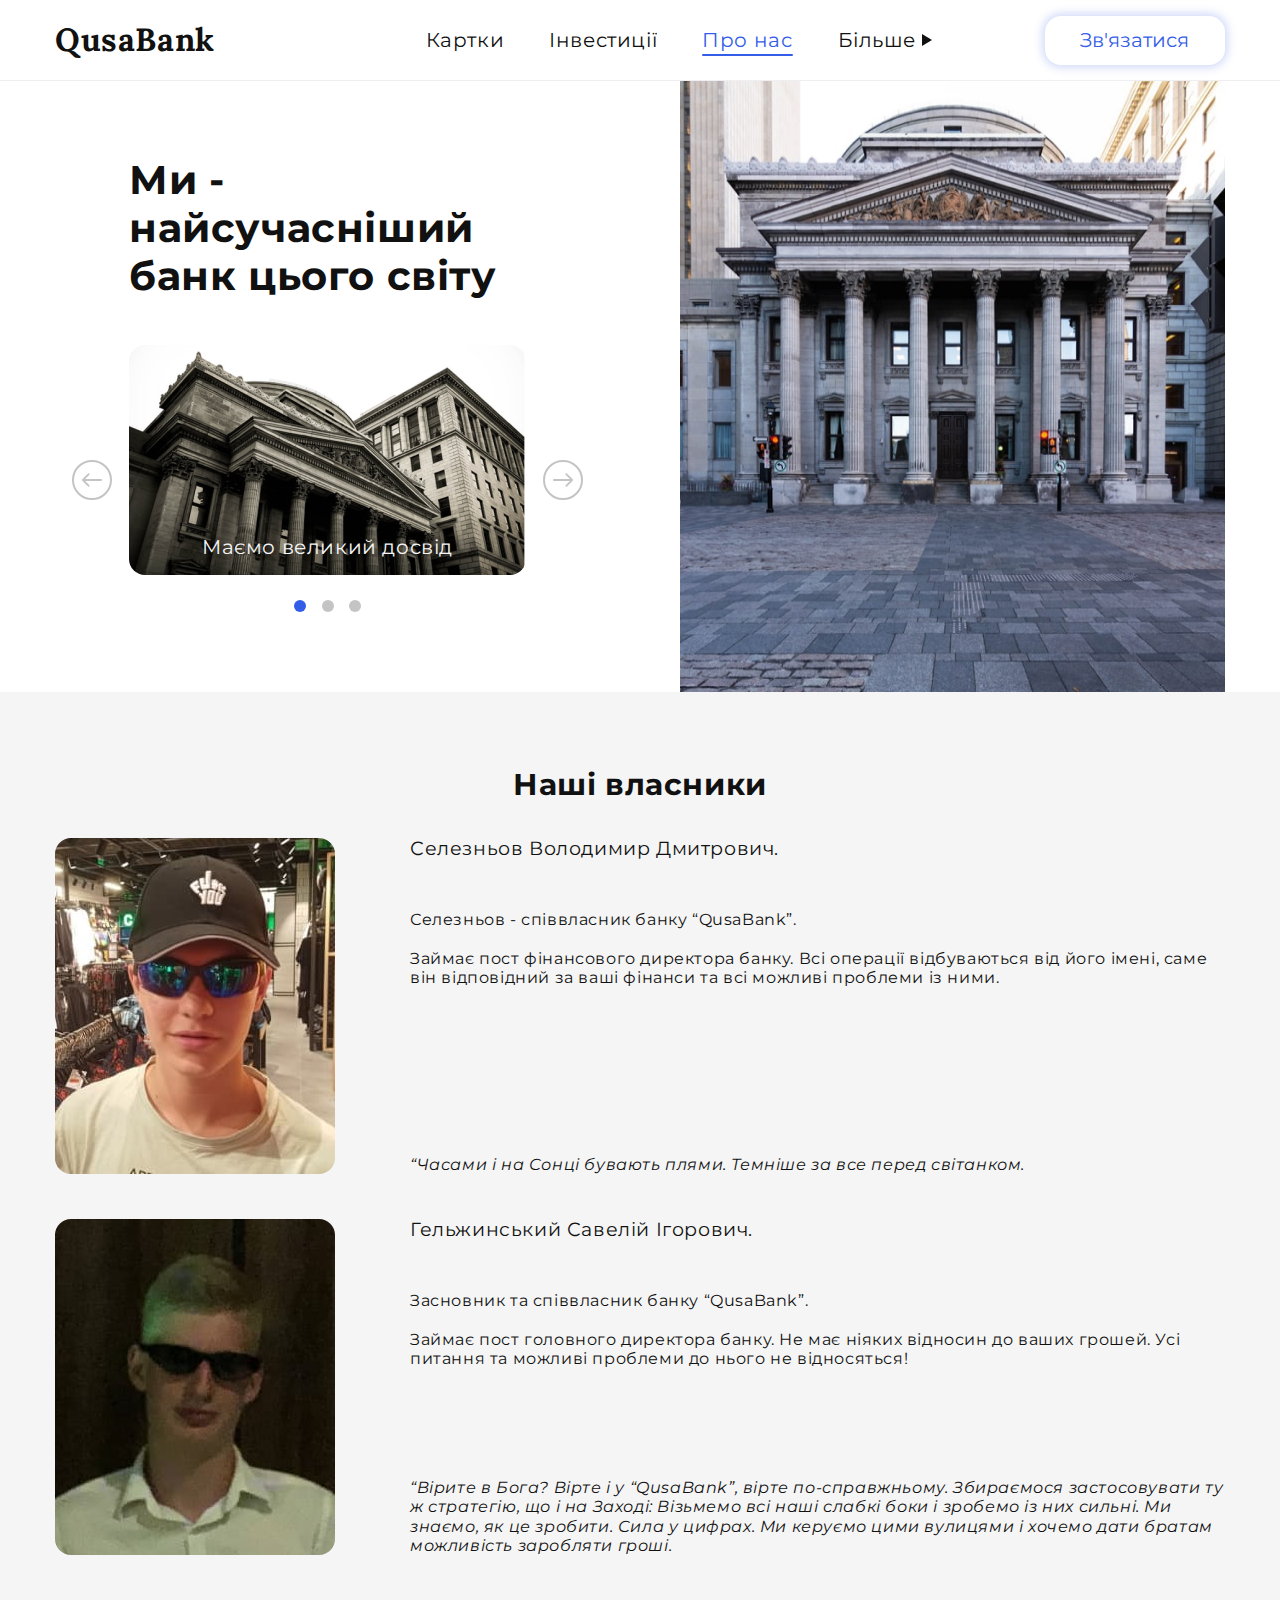
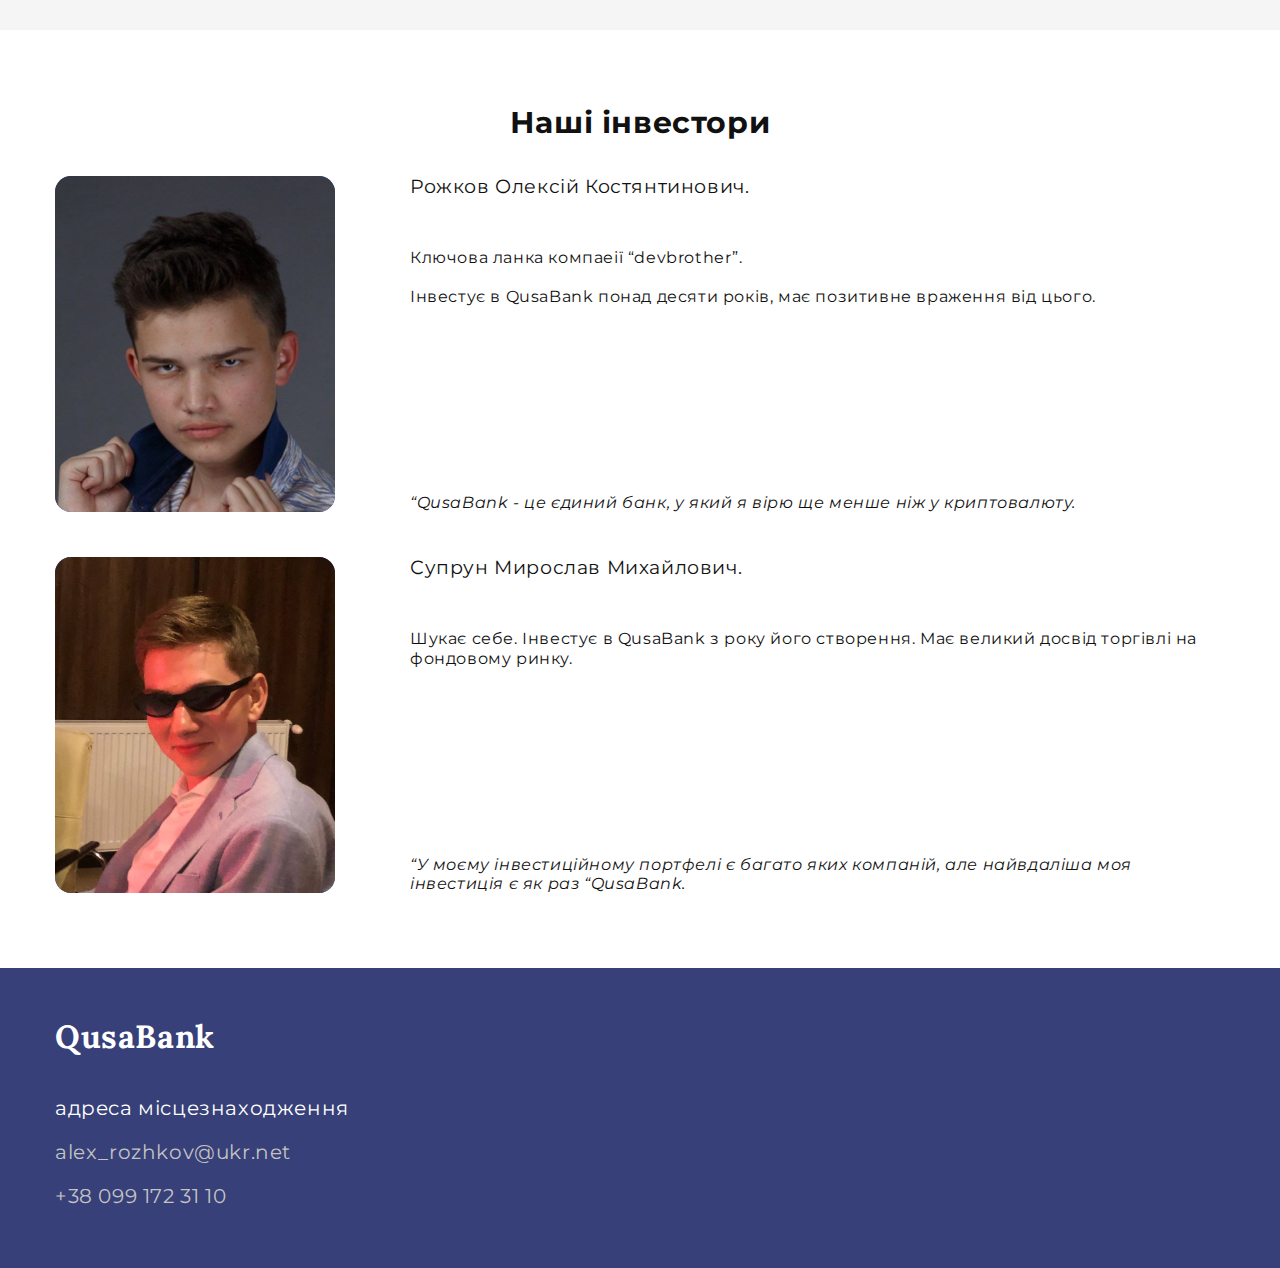
==== commit 0beeef95: "Исправлены гр ошибки" ====
--- a/about.html
+++ b/about.html
@@ -5,6 +5,7 @@
     <meta http-equiv="X-UA-Compatible" content="IE=edge" />
     <meta name="viewport" content="width=device-width, initial-scale=1.0" />
     <title>Про нас</title>
+    <link rel="icon" type="image/svg" href="/images/jpg,png/favicon.svg" />
     <link rel="preconnect" href="https://fonts.googleapis.com" />
     <link rel="preconnect" href="https://fonts.gstatic.com" crossorigin />
     <link
@@ -209,7 +210,7 @@
                 />
                 <div class="staff__text">
                   <div class="staff__text_top">
-                    <h3 class="staff__name">Селзньов Володимир Дмитрович.</h3>
+                    <h3 class="staff__name">Селезньов Володимир Дмитрович.</h3>
                     <p>
                       Селезньов - співвласник банку “QusaBank”.<br /><br />
                       Займає пост фінансового директора банку. Всі операції
@@ -267,7 +268,7 @@
                 />
                 <div class="staff__text">
                   <div class="staff__text_top">
-                    <h3 class="staff__name">Рожков Алексій Константинович.</h3>
+                    <h3 class="staff__name">Рожков Олексій Костянтинович.</h3>
                     <p>
                       Ключова ланка компаеії “devbrother”. <br /><br />Інвестує
                       в QusaBank понад десяти років, має позитивне враження від
--- a/css/main.min.css
+++ b/css/main.min.css
@@ -1,2 +1,2 @@
-:root{--main-font: "Montserrat", sans-serif;--secondary-font: "Lora", serif;--primary-brand-color: #335de8;--secondary-brand-color: #374078;--complementary-brand-color: #fa4646;--main-light-color: #efeff2;--secondary-light-color: #c4c4c4;--tertiary-light-color: #f5f5f5;--white-color: #ffffff;--main-dark-color: #111111;--form-color: #888787;--card-set__item: 4;--card-set-margin-pos: 30px;--card-set-margin-neg: -30px;--transition-main: 250ms linear}.visually-hidden{position:absolute;width:1px;height:1px;margin:-1px;padding:0;overflow:hidden;bottom:0;clip:rect(0 0 0 0)}.is-hidden{opacity:0;pointer-events:none;visibility:hidden}html{box-sizing:border-box}*,*::before,*::after{box-sizing:inherit}body{font-family:var(--main-font);font-size:20px;font-style:normal;font-weight:400;color:var(--main-dark-color);line-height:1.2;letter-spacing:0.03em}h1,h2,h3,h4,p{margin-top:0;margin-bottom:0}ul,ol{margin-top:0;margin-bottom:0;padding-left:0}img{display:block;max-width:100%;height:auto}a{display:block}.list{list-style:none}.link{text-decoration:none;color:inherit}address{font-style:normal}q{quotes:none;font-style:italic}.container{width:1200px;margin-left:auto;margin-right:auto;padding-left:15px;padding-right:15px}.logo{font-family:var(--secondary-font);font-weight:700;font-size:32px}section{padding-top:75px;padding-bottom:75px}.p_small{font-size:16px;line-height:1.25}.title{font-weight:700;font-size:30px}.subtitle{font-weight:700;font-size:inherit}.main-title{font-weight:400;font-size:30px;line-height:1.27;margin-bottom:80px}.card-set{display:flex;flex-wrap:wrap;margin-left:var(--card-set-margin-neg);margin-top:var(--card-set-margin-neg)}.card-set__item{margin-left:var(--card-set-margin-pos);margin-top:var(--card-set-margin-pos);flex-basis:calc(100% / var(--card-set__item) - 30px)}.main-button{min-width:180px;padding:13px 22px;color:var(--primary-brand-color);box-shadow:0px 0px 10px 2px rgba(51,93,232,0.25);border-radius:16px;border-style:none;background-color:var(--white-color);cursor:pointer;transition:color var(--transition-main),background-color var(--transition-main)}.main-button:focus-visible,.main-button:hover{color:var(--white-color);background-color:var(--primary-brand-color)}.order-button{color:var(--white-color);background-color:var(--primary-brand-color)}.order-button:focus-visible,.order-button:hover{background-color:var(--white-color);color:var(--primary-brand-color)}.slider{width:397px;margin-left:74px;margin-top:auto;margin-bottom:auto}.slider-nav{text-align:center}.slider-nav__item{cursor:pointer;height:12px;width:12px;background-color:var(--secondary-light-color);border-radius:50%;display:inline-block;transition:background-color var(--transition-main)}.slider-nav__item:not(:last-child){margin-right:10px}.slider-nav__item_active,.slider-nav__item:hover{background-color:var(--primary-brand-color)}.slides{position:relative;margin-bottom:18px}.slides__item{display:none}.slides__img{border-radius:16px}.slides__text{color:var(--tertiary-light-color);position:absolute;width:100%;text-align:center;top:190px}.prev,.next{position:absolute;top:50%;transform:translateY(-50%);display:flex;justify-content:center;align-items:center;cursor:pointer;width:40px;height:40px;border-radius:50%;border:2px solid var(--secondary-light-color);transition:border-color var(--transition-main);user-select:none}.prev{left:-17px;transform:translateX(-100%)}.next{right:-17px;transform:translateX(100%)}.prev:hover .nav-slider-svg,.next:hover .nav-slider-svg{fill:var(--primary-brand-color)}.prev:hover,.next:hover{border-color:var(--primary-brand-color)}.nav-slider-svg,.nav-slider-svg{fill:var(--secondary-light-color);transition:fill var(--transition-main)}.navigation{position:fixed;top:50%;transform:translateY(-50%);right:0;z-index:10;padding-left:75px}.navigation__list{padding:25px;padding-right:60px;border-radius:14px;background-color:rgba(236,234,234,0.4);backdrop-filter:blur(40px);border:0.5px solid rgba(0,0,0,0.1);transform:translateX(170px);transition:transform var(--transition-main)}.navigation:hover .navigation__list{transform:translateX(20px)}.navigation__link{padding:15px 0px;transition:var(--transition-main)}.navigation__link:hover,.navigation__link:focus-visible{color:var(--secondary-brand-color)}.navigation__link_active{color:var(--secondary-brand-color)}.navigation__name{padding-left:30px}.navigation__svg{border:solid var(--secondary-brand-color) 1px;border-radius:50%;fill:transparent;transition:fill var(--transition-main)}.navigation__link:hover .navigation__svg{fill:var(--secondary-brand-color)}.navigation__link_active .navigation__svg{fill:var(--secondary-brand-color)}.back-drop{z-index:100;position:fixed;top:0;left:0;height:100vh;width:100vw;background:rgba(0,0,0,0.2);transition:opacity var(--transition-main),visibility var(--transition-main)}.modal{text-align:center;padding:40px;border-radius:16px;position:absolute;top:50%;left:50%;transform:translate(-50%, -50%);background-color:var(--white-color);transition:transform var(--transition-main)}.back-drop.is-hidden .modal{transform:translate(-50%, 0%)}.modal__button_close{position:absolute;right:9px;top:9px;display:flex;justify-content:center;align-items:center;width:30px;height:30px;cursor:pointer;background:#ffffff;border:1px solid rgba(0,0,0,0.2);box-sizing:border-box;border-radius:50%;cursor:pointer}.modal__button_svg{display:flex;justify-content:center;align-items:center;fill:var(--form-color);transition:color var(--transition-main)}.modal__button_close:focus .modal__button_svg,.modal__button_close:hover .modal__button_svg{fill:var(--primary-brand-color)}.modal__title{font-size:20px;font-weight:700;margin-bottom:12px}.modal__label{display:flex;flex-direction:column;align-items:flex-start;margin-bottom:10px}.modal__label_text-area{margin-bottom:30px}.modal__text{color:var(--form-color);font-size:16px;margin-bottom:4px}.modal__field{border:1px solid rgba(33,33,33,0.2);box-sizing:border-box;border-radius:4px;width:100%;height:40px;padding-left:42px;outline:none;transition:border-color var(--transition-main);font-size:16px}.modal__field::placeholder{font-size:16px;color:var(--secondary-light-color)}.modal__field:focus,.modal__field:hover{border-color:var(--primary-brand-color)}.modal__svg{position:absolute;top:50%;transform:translateY(-50%);left:15px;fill:var(--form-color);transition:fill var(--transition-main)}.modal__field:focus+.modal__svg,.modal__field:hover+.modal__svg{fill:var(--primary-brand-color)}.modal__label_contact-area{padding-left:16px;padding-top:12px;padding-bottom:12px;resize:none;height:120px}.modal__contact{width:100%;position:relative}.header{border-bottom:1px solid var(--main-light-color)}.header__container{display:flex;align-items:center;justify-content:space-between}.menu{display:flex;align-items:center;margin-left:100px}.menu__item{overflow:hidden;position:relative}.menu__item:not(:last-child){margin-right:45px}.menu__link{position:relative;display:block;padding-top:28px;padding-bottom:28px;transition:color var(--transition-main)}.menu__link:focus-visible,.menu__link:hover{color:var(--primary-brand-color)}.menu__link_inactive::after{content:"";height:2px;width:100%;bottom:-2px;left:0;background-color:#335de8;border-radius:26px;position:absolute}.menu__item:hover .menu__link_inactive::after,.menu__item:focus-visible .menu__link_inactive::after{transition:transform var(--transition-main);transform:translateY(-26px)}.menu__link_active{color:var(--primary-brand-color)}.menu__link_active::after{content:"";height:2px;width:100%;bottom:24px;left:0;background-color:#335de8;border-radius:26px;position:absolute}.menu__link_more{position:relative;display:block;padding-top:28px;padding-bottom:28px;transition:color var(--transition-main)}.menu__svg_more{fill:currentColor;transform-origin:center center;position:absolute;top:50%;right:0;transform:translateY(-50%);transition:transform 300ms linear}.menu .menu__span_more{transition:color var(--transition-main)}.menu__item_more{overflow:visible;cursor:default;padding-right:18px}.menu__item_more:hover .menu__span_more{color:var(--primary-brand-color)}.menu__item_more:hover .menu__svg_more,.menu__item_more:focus-visible .menu__svg_more{transform:rotate(90deg) translatex(-5px)}.menu_min{z-index:10;width:200px;height:246px;position:absolute;top:60px;left:50%;transform:translateX(-50%);display:flex;flex-direction:column;justify-content:space-between;justify-content:center;align-items:center;border-radius:14px;background-color:rgba(236,234,234,0.4);backdrop-filter:blur(40px);border:0.5px solid rgba(0,0,0,0.1);transition:opacity var(--transition-main)}.menu__link_min{padding:15px 30px}.menu__item_more:hover .menu_min{opacity:100%;pointer-events:all;visibility:visible}.hero{background-color:var(--tertiary-light-color);padding:64px 0}.hero__text{width:445px;height:282px}.hero__container_svg{position:relative;width:505px;height:355px;margin-left:107px}.hero__svg_blop{margin-left:55px;margin-top:auto;margin-bottom:auto}.hero__svg{position:absolute;transition:transform var(--transition-main)}.hero__svg:focus-visible,.hero__svg:hover{transform:scale(105%)}.hero__svg_owners{position:absolute;top:50%;transform:translateY(-50%);transition:transform var(--transition-main)}.hero1{left:8px}.hero2{right:8px}.hero__svg_owners:focus-visible,.hero__svg_owners:hover{transform:scale(102%) translateY(-50%)}.hero__svg_card{left:130px;top:50px}.hero__svg_id-card{left:305px;top:150px;border:none;outline:none;cursor:pointer;background-color:transparent}.hero__svg_graphic{left:140px;top:210px}.hero__container{display:flex;flex-direction:row}.hero__text_order{margin-right:180px;margin-bottom:30px}.advantages__list{display:flex;flex-direction:row}.advantages__item{width:270px}.advantages__img{background-color:var(--main-light-color);margin-bottom:23px;border-radius:10px;display:flex;align-items:center;justify-content:center}.advantages__subtitle{margin-bottom:6px}.investing_main{background-color:var(--secondary-brand-color);color:var(--tertiary-light-color);padding-bottom:50px}.investing__container_main{display:flex}.graphic__img_main{margin-bottom:50px}.investing__text_main{margin-right:40px}.investing__title_main{font-weight:400;margin-bottom:40px}.investing__graphic_main{min-width:750px}.graphic__img_main{border-radius:16px}.investing_join{display:flex;flex-direction:row;align-items:center;justify-content:end}.investing__text_join{margin-right:88px}.investing__link_join{background-color:var(--complementary-brand-color);min-width:190px;padding:13px 16px;text-align:center;border-radius:16px;transition:color var(--transition-main),background-color var(--transition-main)}.investing__link_join:focus-visible,.investing__link_join:hover{color:var(--complementary-brand-color);background-color:var(--tertiary-light-color)}.investing__body{overflow-y:scroll}.cards{--card-set__item: 3;--card-set-margin-pos: 15px;--card-set-margin-neg: -15px}.cards__title_main{text-align:center;margin-bottom:60px}.card{position:relative;margin-bottom:30px;transition:transform var(--transition-main)}.card-p{position:absolute}.card-b-name{font-family:var(--secondary-font);font-weight:700;font-size:16px;top:14px;right:13px}.card-number{top:100px;left:35px;font-size:16px}.card-term{font-size:12px;top:136px;left:196px}.card-owner-name{font-size:12px;top:160px;left:35px}.cards__link{display:flex;flex-direction:column;align-items:center;width:300px;width:380px;height:474px;border-radius:22px;padding-top:65px;padding-left:40px;padding-right:40px;transition:background-color var(--transition-main)}.cards__button{border:none;outline:none;cursor:pointer;background-color:transparent}.n-card-main-color,.child-card-main-color,.infinity-card-main-color{color:var(--tertiary-light-color)}.average-card-main-color{color:var(--secondary-brand-color)}.n-card-secondary-color,.child-card-secondary-color,.infinity-card-secondary-color{color:var(--secondary-light-color)}.pink-card-secondary-color{color:var(--secondary-brand-color)}.cards__link:focus-visible,.cards__link:hover{background-color:#f5f5f5}.cards__link:focus-visible .card,.cards__link:hover .card{transform:rotate(3deg)}.cards-main-name{margin-bottom:20px;text-align:center}.about__container_main{display:flex}.about__text_main{width:410px;margin-right:85px}.owners__list_main{display:flex}.about__title_main{margin-bottom:23px}.about__cite_main{display:block;margin-bottom:120px}.about__text_join{margin-bottom:22px}.owners__item_main:not(:last-child){margin-right:115px}.owners__link_gh{display:inline-block;width:280px}.staff_main{position:relative;overflow:hidden;margin-bottom:24px;border-radius:16px}.staff__photo_main{background-color:var(--primary-brand-color)}.owners__description{color:var(--white-color);background-color:rgba(51,93,232,0.7);top:0;padding:84px 22px;position:absolute;overflow:auto;transform:translateY(100%);transition:transform var(--transition-main)}.owners__link_gh:focus-visible .owners__description,.owners__link_gh:hover .owners__description{transform:translateY(0%)}.owners__name_main{text-align:center;transition:color var(--transition-main)}.owners__link_gh:focus-visible .owners__name_main,.owners__link_gh:hover .owners__name_main{color:#335de8}.owners__description_part:not(:last-child){margin-bottom:24px}.about__title{margin-bottom:45px}.about-hero{margin-left:auto}.about__container{display:flex}.about-hero{margin-top:-75px;margin-bottom:-75px}.staff__item:not(:last-child){margin-bottom:45px}.staff-container{display:flex}.staff__photo{background-color:var(--primary-brand-color);border-radius:16px;margin-right:75px}.staff__text{display:flex;flex-direction:column;justify-content:space-between;font-size:16px}.staff__name{font-weight:400;margin-bottom:50px}.owners{background-color:var(--tertiary-light-color)}.owners-title{text-align:center;margin-bottom:35px}.footer{color:var(--white-color);background-color:var(--secondary-brand-color);padding-top:50px;padding-bottom:40px}.footer__address{display:inline-block}.footer__link{color:var(--secondary-light-color);margin-bottom:20px;display:inline-block;transition:color var(--transition-main)}.footer__link_opaque{color:var(--white-color)}.footer__link:focus-visible,.footer__link:hover{color:var(--complementary-brand-color)}.logo_footer{margin-bottom:40px;display:inline-block}
+:root{--main-font: "Montserrat", sans-serif;--secondary-font: "Lora", serif;--primary-brand-color: #335de8;--secondary-brand-color: #374078;--complementary-brand-color: #fa4646;--main-light-color: #efeff2;--secondary-light-color: #c4c4c4;--tertiary-light-color: #f5f5f5;--white-color: #ffffff;--main-dark-color: #111111;--form-color: #888787;--card-set__item: 4;--card-set-margin-pos: 30px;--card-set-margin-neg: -30px;--transition-main: 250ms linear}.visually-hidden{position:absolute;width:1px;height:1px;margin:-1px;padding:0;overflow:hidden;bottom:0;clip:rect(0 0 0 0)}.is-hidden{opacity:0;pointer-events:none;visibility:hidden}html{box-sizing:border-box;scroll-behavior:smooth}*,*::before,*::after{box-sizing:inherit}body{font-family:var(--main-font);font-size:20px;font-style:normal;font-weight:400;color:var(--main-dark-color);line-height:1.2;letter-spacing:0.03em}h1,h2,h3,h4,p{margin-top:0;margin-bottom:0}ul,ol{margin-top:0;margin-bottom:0;padding-left:0}img{display:block;max-width:100%;height:auto}a{display:block}.list{list-style:none}.link{text-decoration:none;color:inherit}address{font-style:normal}q{quotes:none;font-style:italic}.container{width:1200px;margin-left:auto;margin-right:auto;padding-left:15px;padding-right:15px}.logo{font-family:var(--secondary-font);font-weight:700;font-size:32px}section{padding-top:75px;padding-bottom:75px}.p_small{font-size:16px;line-height:1.25}.title{font-weight:700;font-size:30px}.subtitle{font-weight:700;font-size:inherit}.main-title{font-weight:400;font-size:30px;line-height:1.27;margin-bottom:80px}.card-set{display:flex;flex-wrap:wrap;margin-left:var(--card-set-margin-neg);margin-top:var(--card-set-margin-neg)}.card-set__item{margin-left:var(--card-set-margin-pos);margin-top:var(--card-set-margin-pos);flex-basis:calc(100% / var(--card-set__item) - 30px)}.main-button{min-width:180px;padding:13px 22px;color:var(--primary-brand-color);box-shadow:0px 0px 10px 2px rgba(51,93,232,0.25);border-radius:16px;border-style:none;background-color:var(--white-color);cursor:pointer;transition:color var(--transition-main),background-color var(--transition-main)}.main-button:focus-visible,.main-button:hover{color:var(--white-color);background-color:var(--primary-brand-color)}.order-button{color:var(--white-color);background-color:var(--primary-brand-color)}.order-button:focus-visible,.order-button:hover{background-color:var(--white-color);color:var(--primary-brand-color)}.slider{width:397px;margin-left:74px;margin-top:auto;margin-bottom:auto}.slider-nav{text-align:center}.slider-nav__item{cursor:pointer;height:12px;width:12px;background-color:var(--secondary-light-color);border-radius:50%;display:inline-block;transition:background-color var(--transition-main)}.slider-nav__item_active,.slider-nav__item:hover{background-color:var(--primary-brand-color)}.slider-nav__item:not(:last-child){margin-right:10px}.slides{position:relative;margin-bottom:18px}.slides__item{display:none}.slides__img{border-radius:16px}.slides__text{color:var(--tertiary-light-color);position:absolute;width:100%;text-align:center;top:190px}.prev,.next{position:absolute;top:50%;transform:translateY(-50%);display:flex;justify-content:center;align-items:center;cursor:pointer;width:40px;height:40px;border-radius:50%;border:2px solid var(--secondary-light-color);transition:border-color var(--transition-main);user-select:none}.prev{left:-17px;transform:translateX(-100%)}.next{right:-17px;transform:translateX(100%)}.prev:hover,.next:hover{border-color:var(--primary-brand-color)}.nav-slider-svg,.nav-slider-svg{fill:var(--secondary-light-color);transition:fill var(--transition-main)}.prev:hover .nav-slider-svg,.next:hover .nav-slider-svg,.prev:hover .nav-slider-svg,.next:hover .nav-slider-svg{fill:var(--primary-brand-color)}.navigation{position:fixed;top:50%;transform:translateY(-50%);right:0;z-index:10;padding-left:75px}.navigation__list{padding:25px;padding-right:60px;border-radius:14px;background-color:rgba(236,234,234,0.4);backdrop-filter:blur(40px);border:0.5px solid rgba(0,0,0,0.1);transform:translateX(170px);transition:transform var(--transition-main)}.navigation:hover .navigation__list{transform:translateX(20px)}.navigation__link{padding:15px 0px;transition:var(--transition-main)}.navigation__link:hover,.navigation__link:focus-visible,.navigation__link_active{color:var(--secondary-brand-color)}.navigation__name{padding-left:30px}.navigation__svg{border:solid var(--secondary-brand-color) 1px;border-radius:50%;fill:transparent;transition:fill var(--transition-main)}.navigation__link:hover .navigation__svg{fill:var(--secondary-brand-color)}.navigation__link_active .navigation__svg{fill:var(--secondary-brand-color)}.back-drop{z-index:100;position:fixed;top:0;left:0;height:100vh;width:100vw;background:rgba(0,0,0,0.2);transition:opacity var(--transition-main),visibility var(--transition-main)}.modal{text-align:center;padding:40px;border-radius:16px;position:absolute;top:50%;left:50%;transform:translate(-50%, -50%);background-color:var(--white-color);transition:transform var(--transition-main)}.back-drop.is-hidden .modal{transform:translate(-50%, 0%)}.modal__button_close{position:absolute;right:9px;top:9px;display:flex;justify-content:center;align-items:center;width:30px;height:30px;cursor:pointer;background:#ffffff;border:1px solid rgba(0,0,0,0.2);box-sizing:border-box;border-radius:50%;cursor:pointer}.modal__button_svg{display:flex;justify-content:center;align-items:center;fill:var(--form-color);transition:color var(--transition-main)}.modal__button_close:focus .modal__button_svg,.modal__button_close:hover .modal__button_svg{fill:var(--primary-brand-color)}.modal__title{font-size:20px;font-weight:700;margin-bottom:12px}.modal__label{display:flex;flex-direction:column;align-items:flex-start;margin-bottom:10px}.modal__label_text-area{margin-bottom:30px}.modal__text{color:var(--form-color);font-size:16px;margin-bottom:4px}.modal__field{border:1px solid rgba(33,33,33,0.2);box-sizing:border-box;border-radius:4px;width:100%;height:40px;padding-left:42px;outline:none;transition:border-color var(--transition-main);font-size:16px}.modal__field::placeholder{font-size:16px;color:var(--secondary-light-color)}.modal__field:focus,.modal__field:hover{border-color:var(--primary-brand-color)}.modal__svg{position:absolute;top:50%;transform:translateY(-50%);left:15px;fill:var(--form-color);transition:fill var(--transition-main)}.modal__field:focus+.modal__svg,.modal__field:hover+.modal__svg{fill:var(--primary-brand-color)}.modal__label_contact-area{padding-left:16px;padding-top:12px;padding-bottom:12px;resize:none;height:120px}.modal__contact{width:100%;position:relative}.header{border-bottom:1px solid var(--main-light-color)}.header__container{display:flex;align-items:center;justify-content:space-between}.menu{display:flex;align-items:center;margin-left:100px}.menu__item{overflow:hidden;position:relative}.menu__item:not(:last-child){margin-right:45px}.menu__link{position:relative;display:block;padding-top:28px;padding-bottom:28px;transition:color var(--transition-main)}.menu__link:focus-visible,.menu__link:hover{color:var(--primary-brand-color)}.menu__link_inactive::after{content:"";height:2px;width:100%;bottom:-2px;left:0;background-color:#335de8;border-radius:26px;position:absolute}.menu__item:hover .menu__link_inactive::after,.menu__item:focus-visible .menu__link_inactive::after{transition:transform var(--transition-main);transform:translateY(-26px)}.menu__link_active{color:var(--primary-brand-color)}.menu__link_active::after{content:"";height:2px;width:100%;bottom:24px;left:0;background-color:#335de8;border-radius:26px;position:absolute}.menu__link_more{position:relative;display:block;padding-top:28px;padding-bottom:28px;transition:color var(--transition-main)}.menu__svg_more{fill:currentColor;transform-origin:center center;position:absolute;top:50%;right:0;transform:translateY(-50%);transition:transform 300ms linear}.menu .menu__span_more{transition:color var(--transition-main)}.menu__item_more{overflow:visible;cursor:default;padding-right:18px}.menu__item_more:hover .menu__span_more{color:var(--primary-brand-color)}.menu__item_more:hover .menu__svg_more,.menu__item_more:focus-visible .menu__svg_more{transform:rotate(90deg) translatex(-5px)}.menu_min{z-index:10;width:200px;height:246px;position:absolute;top:60px;left:50%;transform:translateX(-50%);display:flex;flex-direction:column;justify-content:space-between;justify-content:center;align-items:center;border-radius:14px;background-color:rgba(236,234,234,0.4);backdrop-filter:blur(40px);border:0.5px solid rgba(0,0,0,0.1);transition:opacity var(--transition-main)}.menu__link_min{padding:15px 30px}.menu__item_more:hover .menu_min{opacity:100%;pointer-events:all;visibility:visible}.hero{background-color:var(--tertiary-light-color);padding:64px 0}.hero__text{width:445px;height:282px}.hero__container_svg{position:relative;width:505px;height:355px;margin-left:107px}.hero__svg_blop{margin-left:55px;margin-top:auto;margin-bottom:auto}.hero__svg{position:absolute;transition:transform var(--transition-main)}.hero__svg:focus-visible,.hero__svg:hover{transform:scale(105%)}.hero__svg_owners{position:absolute;top:50%;transform:translateY(-50%);transition:transform var(--transition-main)}.hero1{left:8px}.hero2{right:8px}.hero__svg_owners:focus-visible,.hero__svg_owners:hover{transform:scale(102%) translateY(-50%)}.hero__svg_card{left:130px;top:50px}.hero__svg_id-card{left:305px;top:150px;border:none;outline:none;cursor:pointer;background-color:transparent}.hero__svg_graphic{left:140px;top:210px}.hero__container{display:flex;flex-direction:row}.hero__text_order{margin-right:180px;margin-bottom:30px}.advantages__list{display:flex;flex-direction:row}.advantages__item{width:270px}.advantages__img{background-color:var(--main-light-color);margin-bottom:23px;border-radius:10px;display:flex;align-items:center;justify-content:center}.advantages__subtitle{margin-bottom:6px}.investing_main{background-color:var(--secondary-brand-color);color:var(--tertiary-light-color);padding-bottom:50px}.investing__container_main{display:flex}.graphic__img_main{margin-bottom:50px}.investing__text_main{margin-right:40px}.investing__title_main{font-weight:400;margin-bottom:40px}.investing__graphic_main{min-width:750px}.graphic__img_main{border-radius:16px}.investing_join{display:flex;flex-direction:row;align-items:center;justify-content:end}.investing__text_join{margin-right:88px}.investing__link_join{background-color:var(--complementary-brand-color);min-width:190px;padding:13px 16px;text-align:center;border-radius:16px;transition:color var(--transition-main),background-color var(--transition-main)}.investing__link_join:focus-visible,.investing__link_join:hover{color:var(--complementary-brand-color);background-color:var(--tertiary-light-color)}.investing__body{overflow-y:scroll}.cards{--card-set__item: 3;--card-set-margin-pos: 15px;--card-set-margin-neg: -15px}.cards__title_main{text-align:center;margin-bottom:60px}.card{position:relative;margin-bottom:30px;transition:transform var(--transition-main)}.card-p{position:absolute}.card-b-name{font-family:var(--secondary-font);font-weight:700;font-size:16px;top:14px;right:13px}.card-number{top:100px;left:35px;font-size:16px}.card-term{font-size:12px;top:136px;left:196px}.card-owner-name{font-size:12px;top:160px;left:35px}.cards__link{display:flex;flex-direction:column;align-items:center;width:300px;width:380px;height:474px;border-radius:22px;padding-top:65px;padding-left:40px;padding-right:40px;transition:background-color var(--transition-main)}.cards__button{border:none;outline:none;cursor:pointer;background-color:transparent}.n-card-main-color,.child-card-main-color,.infinity-card-main-color{color:var(--tertiary-light-color)}.average-card-main-color{color:var(--secondary-brand-color)}.n-card-secondary-color,.child-card-secondary-color,.infinity-card-secondary-color{color:var(--secondary-light-color)}.pink-card-secondary-color{color:var(--secondary-brand-color)}.cards__link:focus-visible,.cards__link:hover{background-color:#f5f5f5}.cards__link:focus-visible .card,.cards__link:hover .card{transform:rotate(3deg)}.cards-main-name{margin-bottom:20px;text-align:center}.about__container_main{display:flex}.about__text_main{width:410px;margin-right:85px}.owners__list_main{display:flex}.about__title_main{margin-bottom:23px}.about__cite_main{display:block;margin-bottom:120px}.about__text_join{margin-bottom:22px}.owners__item_main:not(:last-child){margin-right:115px}.owners__link_gh{display:inline-block;width:280px}.staff_main{position:relative;overflow:hidden;margin-bottom:24px;border-radius:16px}.staff__photo_main{background-color:var(--primary-brand-color)}.owners__description{color:var(--white-color);background-color:rgba(51,93,232,0.7);top:0;padding:84px 22px;position:absolute;overflow:auto;transform:translateY(100%);transition:transform var(--transition-main)}.owners__link_gh:focus-visible .owners__description,.owners__link_gh:hover .owners__description{transform:translateY(0%)}.owners__name_main{text-align:center;transition:color var(--transition-main)}.owners__link_gh:focus-visible .owners__name_main,.owners__link_gh:hover .owners__name_main{color:#335de8}.owners__description_part:not(:last-child){margin-bottom:24px}.about__title{margin-bottom:45px}.about-hero{margin-left:auto}.about__container{display:flex}.about-hero{margin-top:-75px;margin-bottom:-75px}.staff__item:not(:last-child){margin-bottom:45px}.staff-container{display:flex}.staff__photo{background-color:var(--primary-brand-color);border-radius:16px;margin-right:75px}.staff__text{display:flex;flex-direction:column;justify-content:space-between;font-size:16px}.staff__name{font-weight:400;margin-bottom:50px}.owners{background-color:var(--tertiary-light-color)}.owners-title{text-align:center;margin-bottom:35px}.footer{color:var(--white-color);background-color:var(--secondary-brand-color);padding-top:50px;padding-bottom:40px}.footer__address{display:inline-block}.footer__link{color:var(--secondary-light-color);margin-bottom:20px;display:inline-block;transition:color var(--transition-main)}.footer__link_opaque{color:var(--white-color)}.footer__link:focus-visible,.footer__link:hover{color:var(--complementary-brand-color)}.logo_footer{margin-bottom:40px;display:inline-block}
 /*# sourceMappingURL=main.min.css.map */